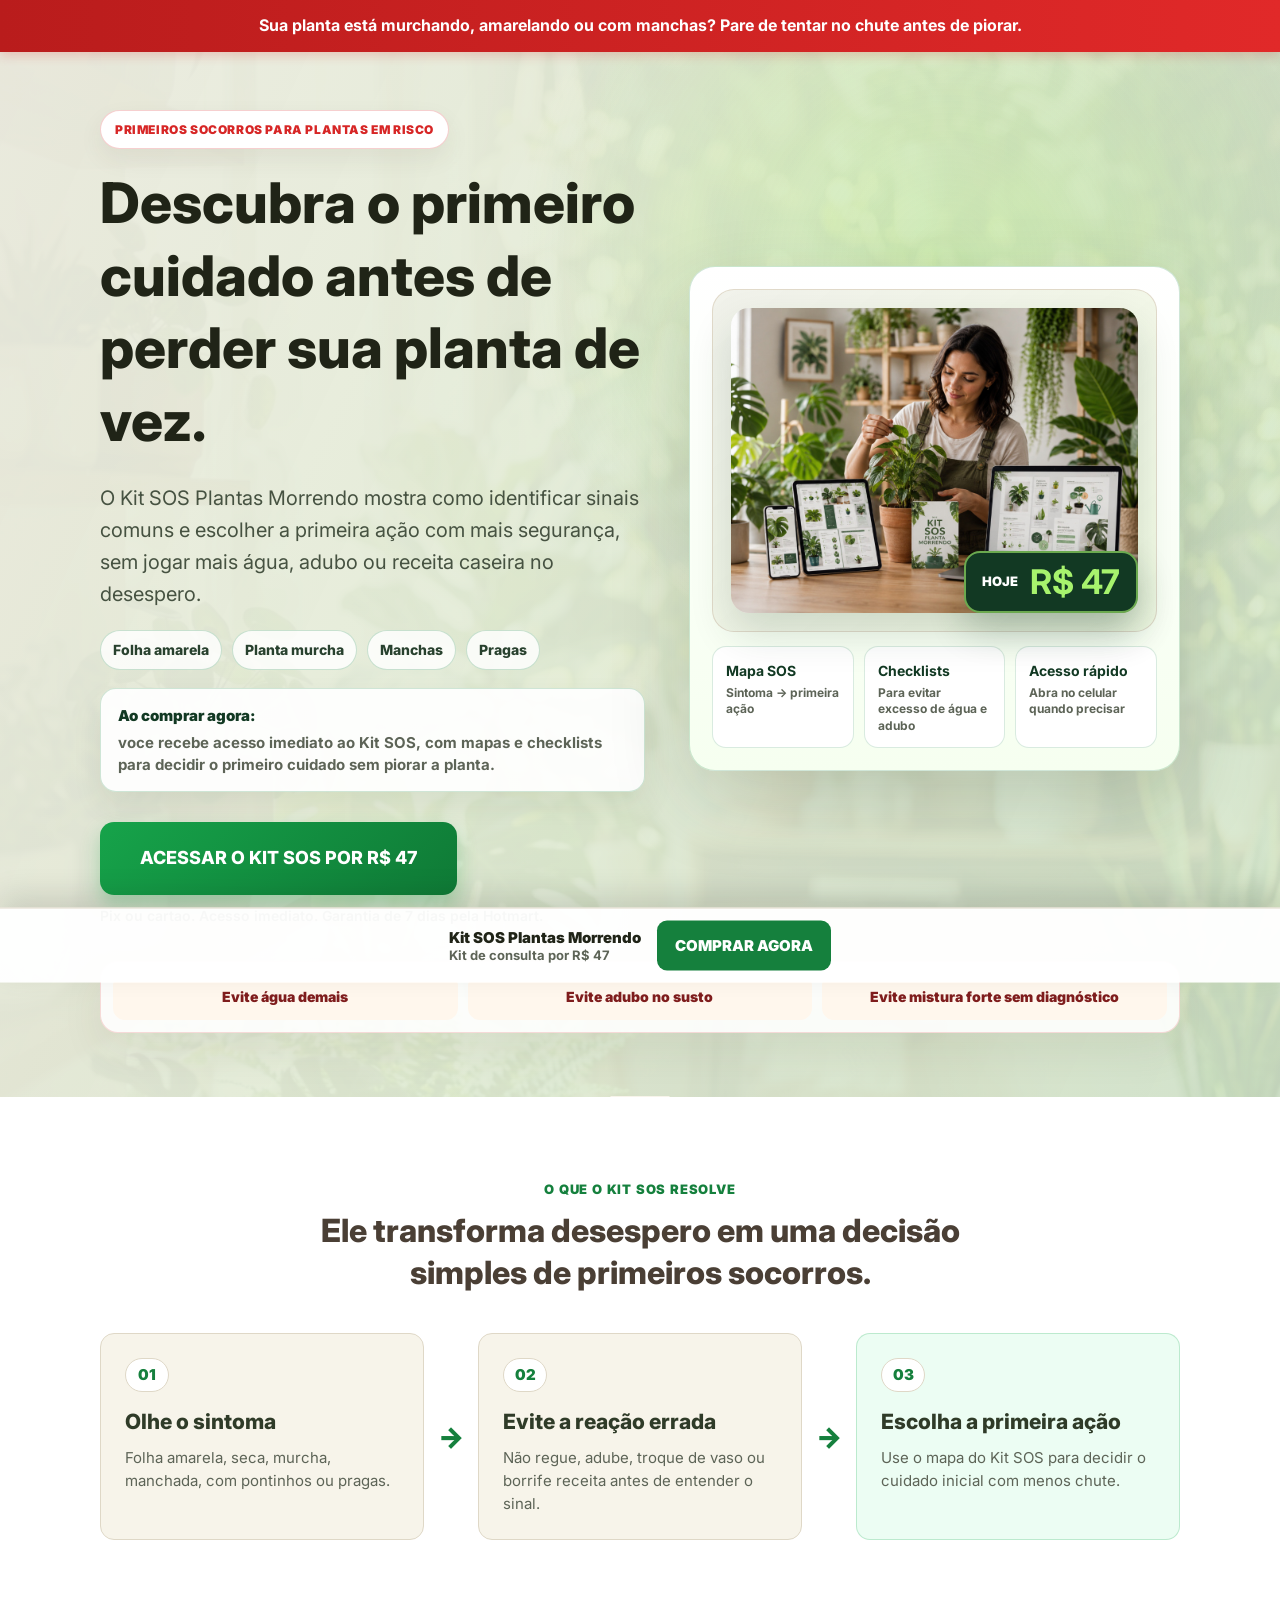
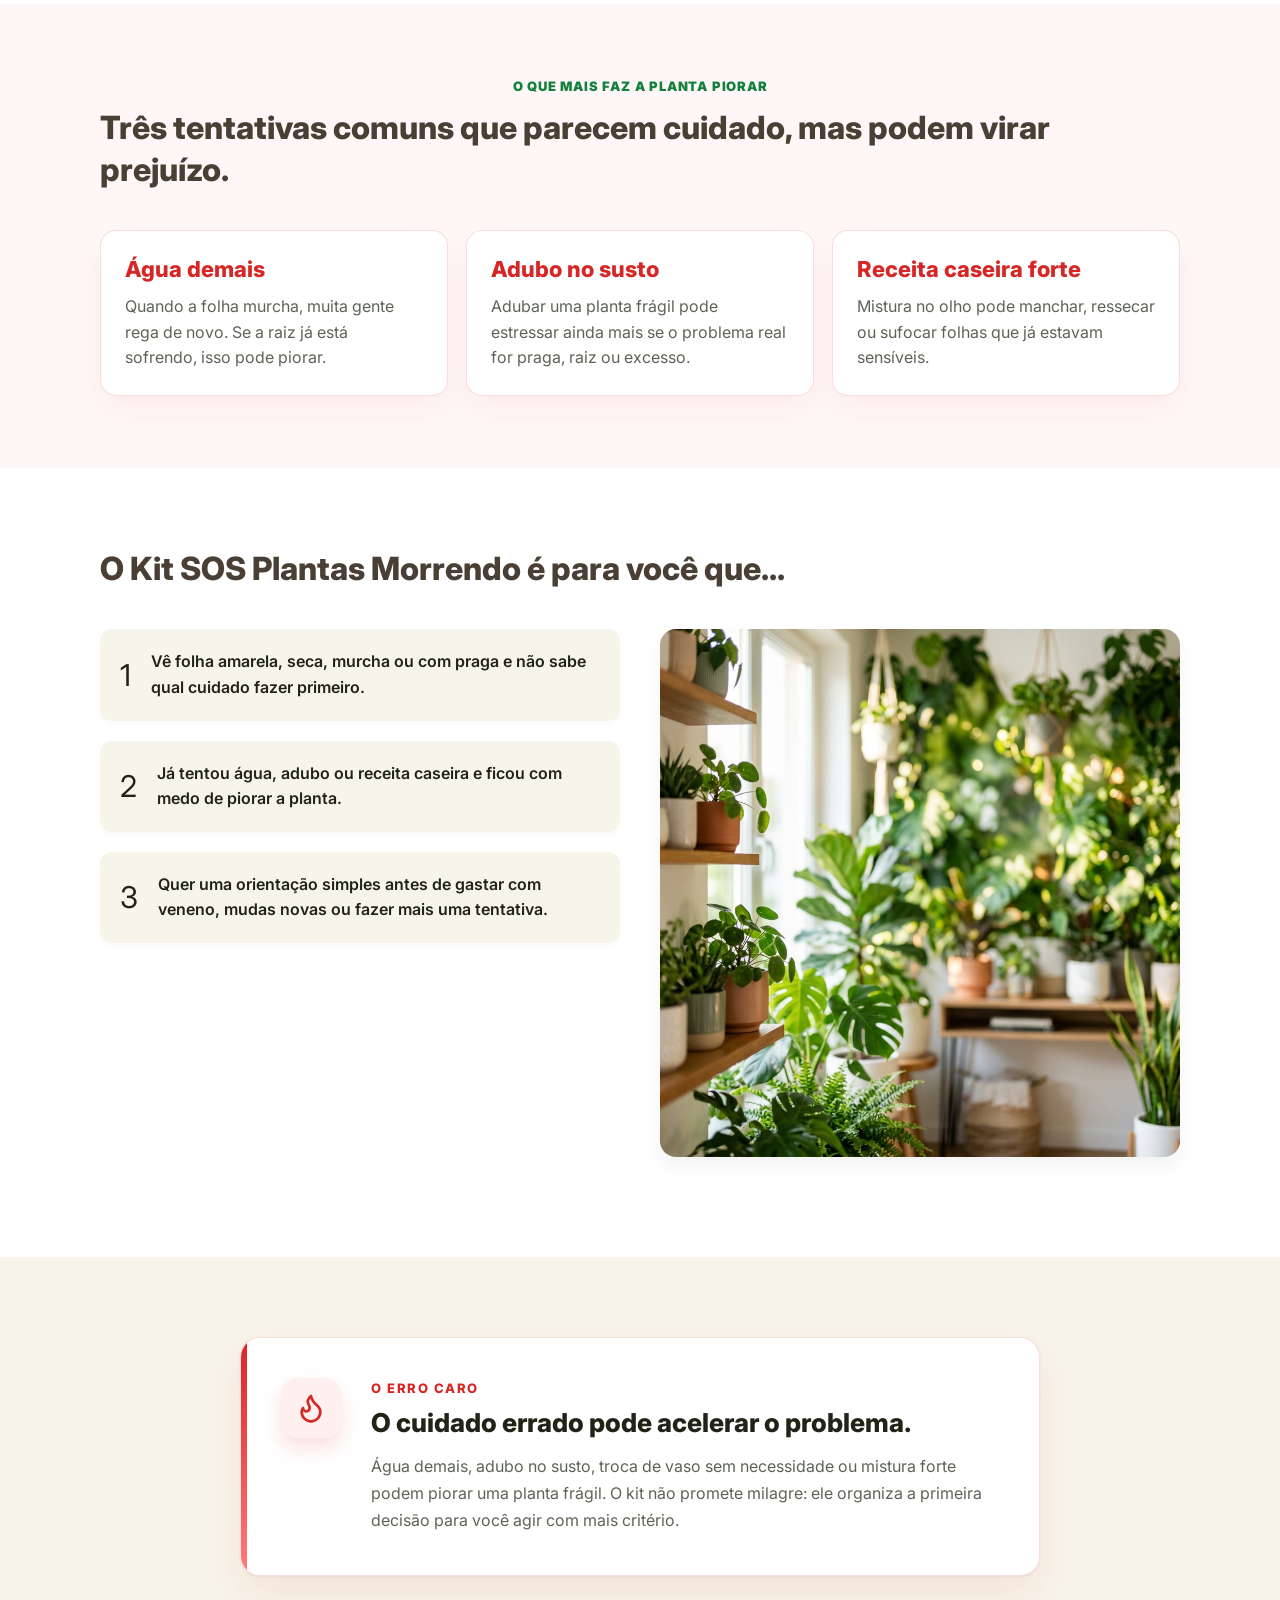
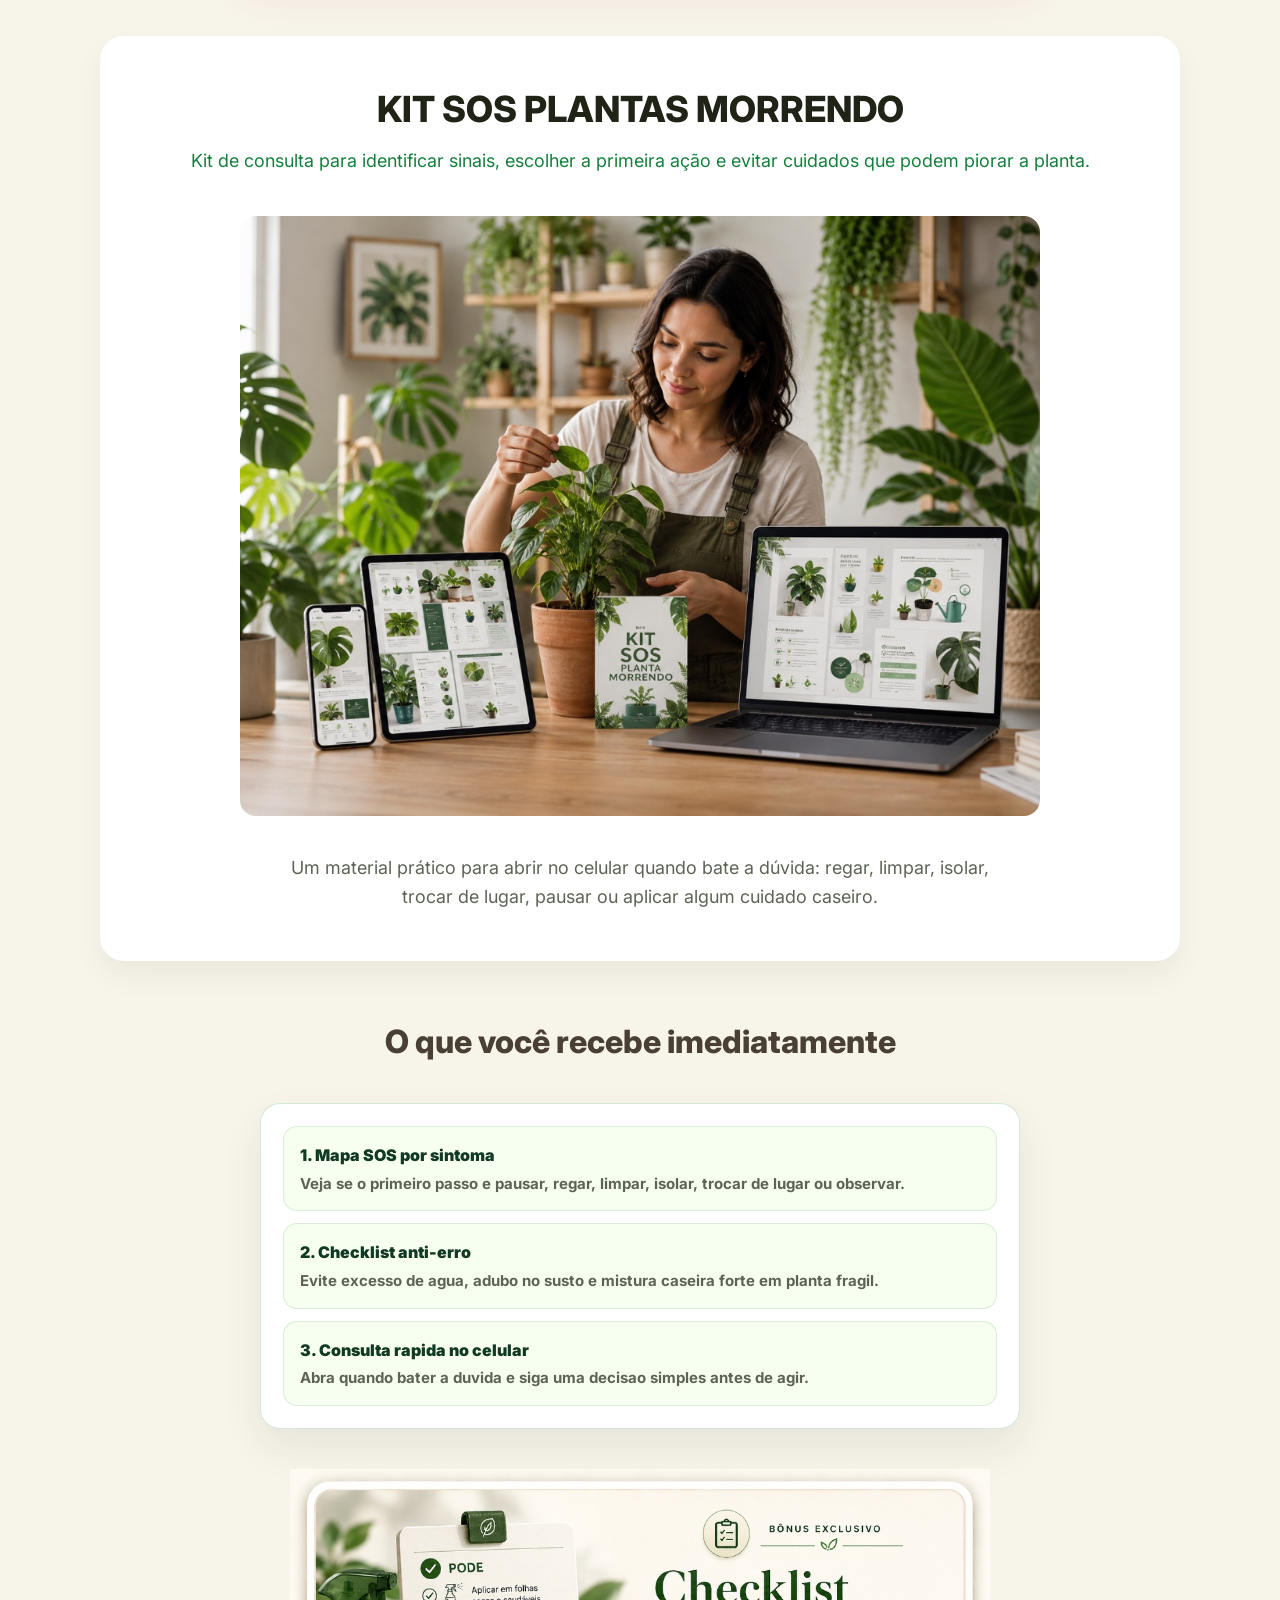
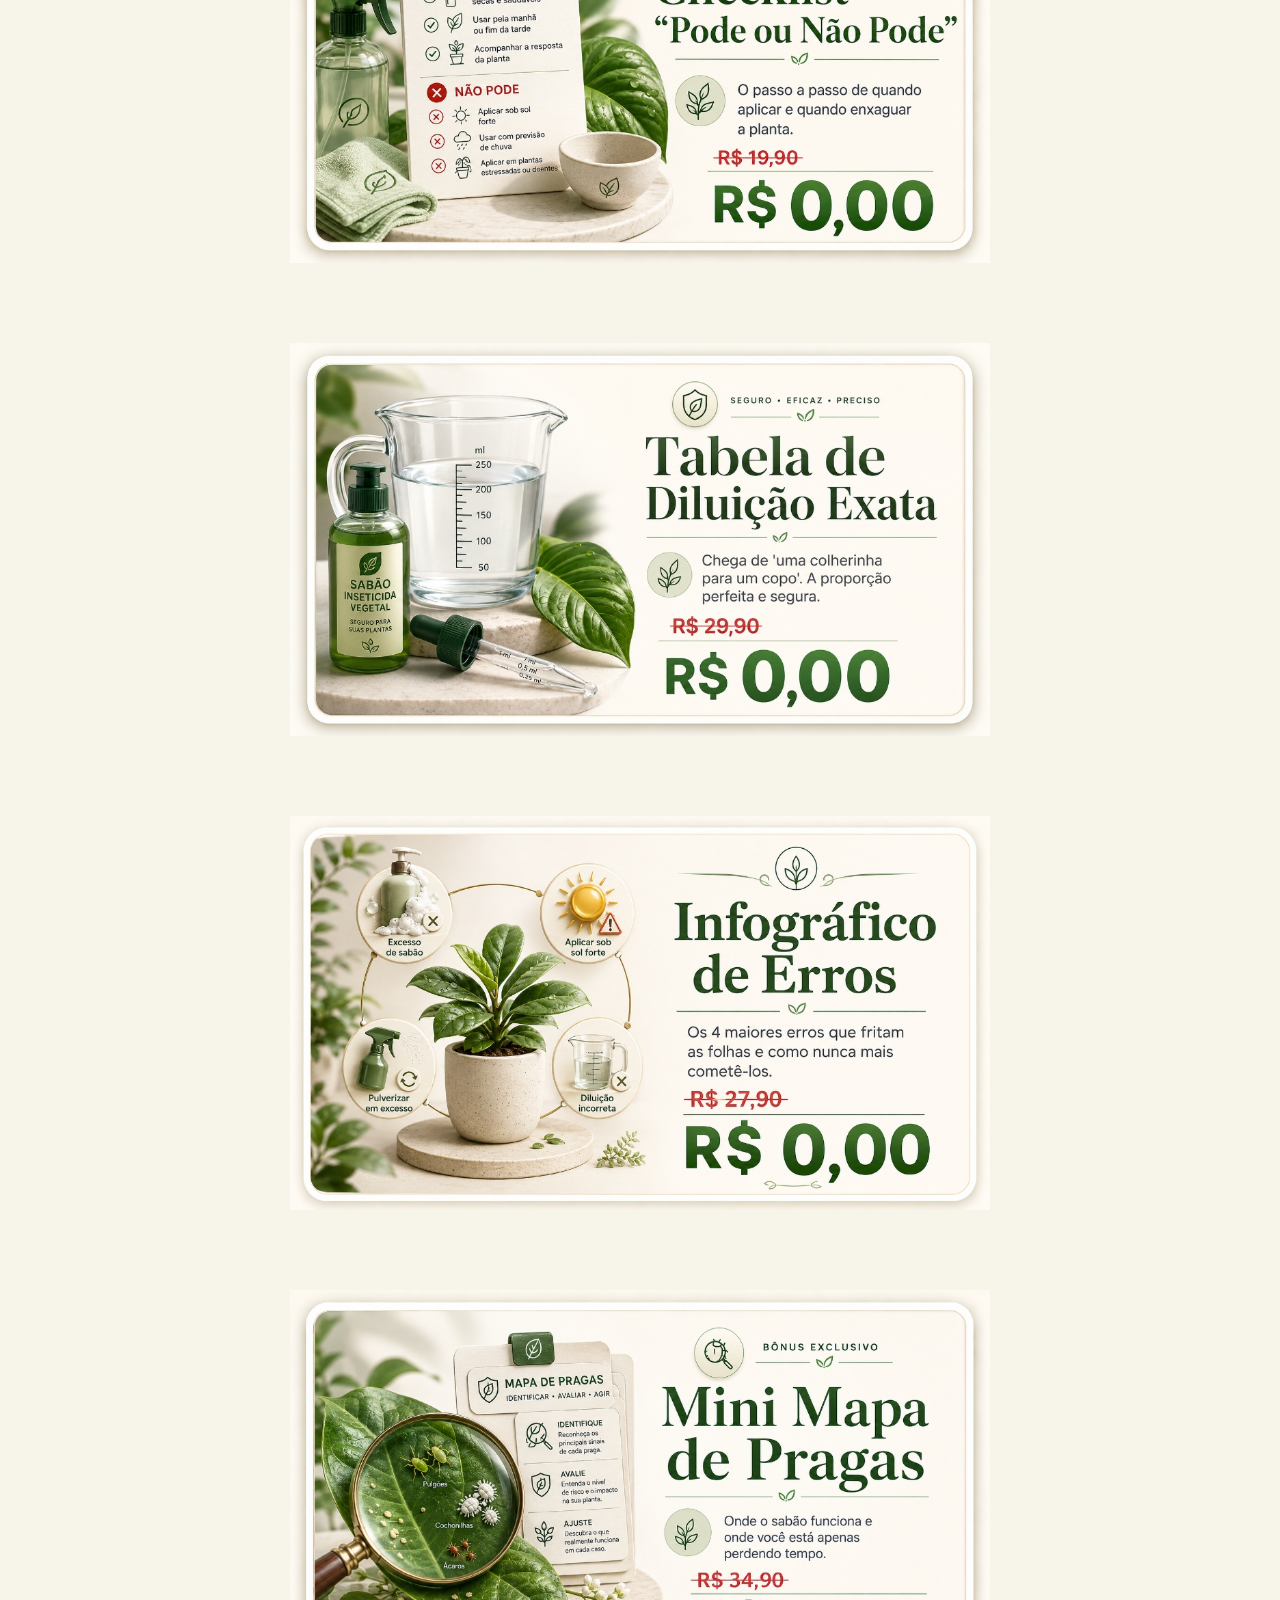
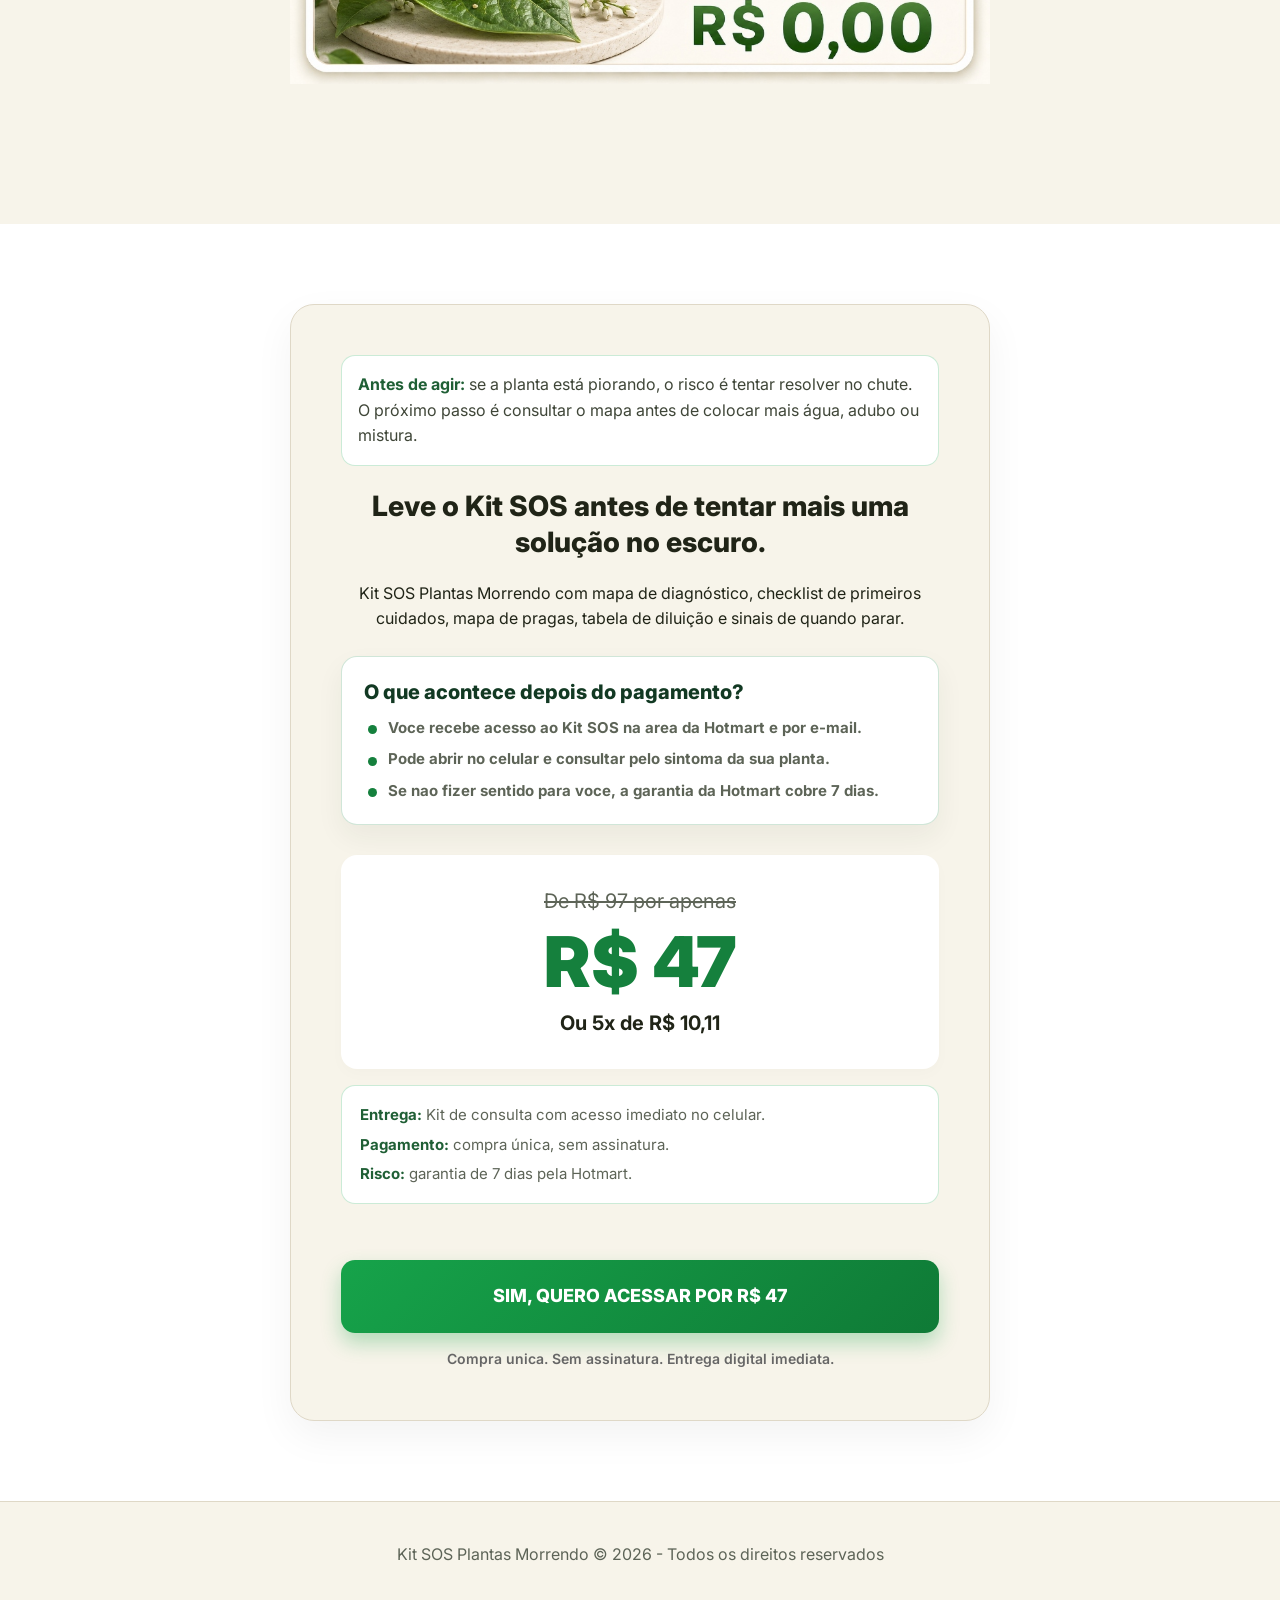
==== index.html @ 6249b8ec "Clarify checkout value copy" ====
<!DOCTYPE html>
<html lang="pt-BR">
<head>
    <meta charset="UTF-8">
    <meta name="viewport" content="width=device-width, initial-scale=1.0">
    <title>Kit SOS Plantas Morrendo</title>
    <link rel="stylesheet" href="vendas.css?v=20260604-cro1">
    <link href="https://fonts.googleapis.com/css2?family=Inter:wght@400;600;700;800;900&display=swap" rel="stylesheet">
    <script src="tracking.js?v=20260604-capi5"></script>
</head>
<body>
    <div class="top-alert-banner">
        Sua planta está murchando, amarelando ou com manchas? Pare de tentar no chute antes de piorar.
    </div>

    <header class="hero">
        <div class="container">
            <div class="hero-sales">
                <div class="hero-copy-block">
                    <span class="hero-label">Primeiros socorros para plantas em risco</span>
                    <h1 class="headline">Descubra o primeiro cuidado antes de perder sua planta de vez.</h1>
                    <p class="subheadline">
                        O Kit SOS Plantas Morrendo mostra como identificar sinais comuns e escolher a primeira ação com mais segurança, sem jogar mais água, adubo ou receita caseira no desespero.
                    </p>
                    <div class="symptom-chips" aria-label="Sintomas comuns">
                        <span>Folha amarela</span>
                        <span>Planta murcha</span>
                        <span>Manchas</span>
                        <span>Pragas</span>
                    </div>
                    <div class="checkout-clarity">
                        <strong>Ao comprar agora:</strong>
                        <span>voce recebe acesso imediato ao Kit SOS, com mapas e checklists para decidir o primeiro cuidado sem piorar a planta.</span>
                    </div>
                    <div class="hero-actions single-cta">
                        <a href="https://pay.hotmart.com/I105969372T?checkoutMode=10" class="btn-primary pulse-animation" data-checkout-source="hero">
                            Acessar o Kit SOS por R$ 47
                        </a>
                        <p class="btn-subtext">Pix ou cartao. Acesso imediato. Garantia de 7 dias pela Hotmart.</p>
                    </div>
                </div>

                <div class="hero-product-panel">
                    <div class="mockup-stage">
                        <img src="assets/kit-mockup-novo.jpg" alt="Mockup do Kit SOS Plantas Morrendo" class="hero-kit-img">
                        <div class="price-tag">
                            <span>Hoje</span>
                            <strong>R$ 47</strong>
                        </div>
                    </div>
                    <div class="hero-proof-grid">
                        <div><strong>Mapa SOS</strong><span>Sintoma → primeira ação</span></div>
                        <div><strong>Checklists</strong><span>Para evitar excesso de água e adubo</span></div>
                        <div><strong>Acesso rápido</strong><span>Abra no celular quando precisar</span></div>
                    </div>
                </div>
            </div>

            <div class="danger-strip" aria-label="Erros comuns">
                <span>Evite água demais</span>
                <span>Evite adubo no susto</span>
                <span>Evite mistura forte sem diagnóstico</span>
            </div>
        </div>
        <div class="triangle-divider"></div>
    </header>

    <section class="decision-section">
        <div class="container">
            <p class="section-eyebrow">O que o Kit SOS resolve</p>
            <h2 class="section-title">Ele transforma desespero em uma decisão simples de primeiros socorros.</h2>
            <div class="diagnostic-flow">
                <div class="flow-step">
                    <span>01</span>
                    <h3>Olhe o sintoma</h3>
                    <p>Folha amarela, seca, murcha, manchada, com pontinhos ou pragas.</p>
                </div>
                <div class="flow-arrow">→</div>
                <div class="flow-step">
                    <span>02</span>
                    <h3>Evite a reação errada</h3>
                    <p>Não regue, adube, troque de vaso ou borrife receita antes de entender o sinal.</p>
                </div>
                <div class="flow-arrow">→</div>
                <div class="flow-step highlighted">
                    <span>03</span>
                    <h3>Escolha a primeira ação</h3>
                    <p>Use o mapa do Kit SOS para decidir o cuidado inicial com menos chute.</p>
                </div>
            </div>
        </div>
    </section>

    <section class="mistakes-section">
        <div class="container">
            <p class="section-eyebrow">O que mais faz a planta piorar</p>
            <h2 class="section-title">Três tentativas comuns que parecem cuidado, mas podem virar prejuízo.</h2>
            <div class="mistake-grid">
                <div class="mistake-card">
                    <h3>Água demais</h3>
                    <p>Quando a folha murcha, muita gente rega de novo. Se a raiz já está sofrendo, isso pode piorar.</p>
                </div>
                <div class="mistake-card">
                    <h3>Adubo no susto</h3>
                    <p>Adubar uma planta frágil pode estressar ainda mais se o problema real for praga, raiz ou excesso.</p>
                </div>
                <div class="mistake-card">
                    <h3>Receita caseira forte</h3>
                    <p>Mistura no olho pode manchar, ressecar ou sufocar folhas que já estavam sensíveis.</p>
                </div>
            </div>
        </div>
    </section>

    <section class="for-you-section">
        <div class="container">
            <h2 class="section-title">O Kit SOS Plantas Morrendo é para você que...</h2>

            <div class="for-you-grid">
                <div class="for-you-list">
                    <div class="for-you-item">
                        <div class="emoji">1</div>
                        <p>Vê folha amarela, seca, murcha ou com praga e não sabe qual cuidado fazer primeiro.</p>
                    </div>
                    <div class="for-you-item">
                        <div class="emoji">2</div>
                        <p>Já tentou água, adubo ou receita caseira e ficou com medo de piorar a planta.</p>
                    </div>
                    <div class="for-you-item">
                        <div class="emoji">3</div>
                        <p>Quer uma orientação simples antes de gastar com veneno, mudas novas ou fazer mais uma tentativa.</p>
                    </div>
                </div>

                <div class="for-you-image">
                    <img src="assets/bg.png" alt="Pessoa cuidando de planta" class="sad-person-img">
                </div>
            </div>
        </div>
    </section>

    <section class="product-section">
        <div class="container text-center">
            <div class="premium-problem-card">
                <div class="problem-icon-wrapper pulse-animation">
                    <svg xmlns="http://www.w3.org/2000/svg" width="32" height="32" viewBox="0 0 24 24" fill="none" stroke="currentColor" stroke-width="2" stroke-linecap="round" stroke-linejoin="round"><path d="M8.5 14.5A2.5 2.5 0 0 0 11 12c0-1.38-.5-2-1-3-1.072-2.143-.224-4.054 2-6 .5 2.5 2 4.9 4 6.5 2 1.6 3 3.5 3 5.5a7 7 0 1 1-14 0c0-1.153.433-2.294 1-3a2.5 2.5 0 0 0 2.5 2.5z"/></svg>
                </div>
                <div class="problem-content">
                    <span class="problem-eyebrow">O erro caro</span>
                    <h3>O cuidado errado pode acelerar o problema.</h3>
                    <p>Água demais, adubo no susto, troca de vaso sem necessidade ou mistura forte podem piorar uma planta frágil. O kit não promete milagre: ele organiza a primeira decisão para você agir com mais critério.</p>
                </div>
            </div>

            <div class="product-reveal">
                <h1 class="product-logo">KIT SOS PLANTAS MORRENDO</h1>
                <p class="product-subtitle">Kit de consulta para identificar sinais, escolher a primeira ação e evitar cuidados que podem piorar a planta.</p>
                <img src="assets/kit-mockup-novo.jpg" alt="Kit SOS" class="product-hero-img" style="margin-bottom: 30px; width: 100%; max-width: 800px;">
                <p style="font-size: 18px; color: var(--text-muted); max-width: 700px; margin: 0 auto;">Um material prático para abrir no celular quando bate a dúvida: regar, limpar, isolar, trocar de lugar, pausar ou aplicar algum cuidado caseiro.</p>
            </div>

            <h2 class="section-title" style="margin-top: 60px;">O que você recebe imediatamente</h2>
            <div class="value-stack-card">
                <div>
                    <strong>1. Mapa SOS por sintoma</strong>
                    <span>Veja se o primeiro passo e pausar, regar, limpar, isolar, trocar de lugar ou observar.</span>
                </div>
                <div>
                    <strong>2. Checklist anti-erro</strong>
                    <span>Evite excesso de agua, adubo no susto e mistura caseira forte em planta fragil.</span>
                </div>
                <div>
                    <strong>3. Consulta rapida no celular</strong>
                    <span>Abra quando bater a duvida e siga uma decisao simples antes de agir.</span>
                </div>
            </div>
            <div class="deliverables-stack">
                <div class="deliverable-row"><img src="assets/entregavel-1.jpg" alt="Entregável 1" class="del-full-image"></div>
                <div class="deliverable-row"><img src="assets/entregavel-2.jpg" alt="Entregável 2" class="del-full-image"></div>
                <div class="deliverable-row"><img src="assets/entregavel-3.jpg" alt="Entregável 3" class="del-full-image"></div>
                <div class="deliverable-row"><img src="assets/entregavel-4.jpg" alt="Entregável 4" class="del-full-image"></div>
            </div>
        </div>
    </section>

    <section id="offer" class="offer-section">
        <div class="container text-center">
            <div class="offer-card">
                <div class="quiz-result-note">
                    <strong>Antes de agir:</strong> se a planta está piorando, o risco é tentar resolver no chute. O próximo passo é consultar o mapa antes de colocar mais água, adubo ou mistura.
                </div>

                <h2 class="offer-headline">Leve o Kit SOS antes de tentar mais uma solução no escuro.</h2>
                <p class="offer-desc">Kit SOS Plantas Morrendo com mapa de diagnóstico, checklist de primeiros cuidados, mapa de pragas, tabela de diluição e sinais de quando parar.</p>

                <div class="checkout-objection-box">
                    <h3>O que acontece depois do pagamento?</h3>
                    <ul>
                        <li>Voce recebe acesso ao Kit SOS na area da Hotmart e por e-mail.</li>
                        <li>Pode abrir no celular e consultar pelo sintoma da sua planta.</li>
                        <li>Se nao fizer sentido para voce, a garantia da Hotmart cobre 7 dias.</li>
                    </ul>
                </div>

                <div class="price-box">
                    <p class="old-price">De R$ 97 por apenas</p>
                    <div class="new-price">R$ 47</div>
                    <p class="installments">Ou 5x de R$ 10,11</p>
                </div>

                <div class="checkout-reassurance">
                    <div><strong>Entrega:</strong> Kit de consulta com acesso imediato no celular.</div>
                    <div><strong>Pagamento:</strong> compra única, sem assinatura.</div>
                    <div><strong>Risco:</strong> garantia de 7 dias pela Hotmart.</div>
                </div>

                <a href="https://pay.hotmart.com/I105969372T?checkoutMode=10" class="btn-primary large pulse-animation" style="width: 100%; max-width: 100%;" data-checkout-source="offer_card">
                    SIM, QUERO ACESSAR POR R$ 47
                </a>

                <p class="btn-subtext" style="color: #666; margin-top: 15px;">Compra unica. Sem assinatura. Entrega digital imediata.</p>
            </div>
        </div>
    </section>

    <footer class="footer">
        <div class="container text-center">
            <p>Kit SOS Plantas Morrendo © 2026 - Todos os direitos reservados</p>
        </div>
    </footer>

    <div class="sticky-cta" aria-hidden="true">
        <div>
            <strong>Kit SOS Plantas Morrendo</strong>
            <span>Kit de consulta por R$ 47</span>
        </div>
        <a href="https://pay.hotmart.com/I105969372T?checkoutMode=10" data-checkout-source="sticky_cta">Comprar agora</a>
    </div>
    <script>
        window.addEventListener('scroll', function () {
            document.body.classList.toggle('show-sticky', window.scrollY > 620);
        });
    </script>
</body>
</html>
---- vendas.css ----
:root {
    --bg-main: #fbfbf1; /* Match the exact image background color */
    --bg-white: #ffffff;
    --primary-green: #16a34a;
    --text-main: #333333;
    --text-muted: #666666;
    --danger: #dc2626;
    --card-border: #e8e2d5;
}

* {
    margin: 0;
    padding: 0;
    box-sizing: border-box;
}

body {
    background-color: var(--bg-main);
    color: var(--text-main);
    font-family: 'Inter', sans-serif;
    line-height: 1.6;
    overflow-x: hidden;
}

.top-alert-banner {
    background-color: var(--danger);
    color: white;
    text-align: center;
    padding: 12px 20px;
    font-size: 15px;
    font-weight: 700;
    width: 100%;
    position: relative;
    z-index: 50;
    box-shadow: 0 4px 10px rgba(220, 38, 38, 0.2);
}

.container {
    width: 100%;
    max-width: 900px;
    margin: 0 auto;
    padding: 0 20px;
}
.text-center { text-align: center; }

h1, h2, h3, h4 {
    font-weight: 800;
    line-height: 1.3;
    color: var(--text-main);
}

.highlight-danger { color: var(--danger); }

/* Buttons */
.btn-primary {
    display: inline-block;
    background: var(--primary-green);
    color: white;
    font-size: 20px;
    font-weight: 800;
    text-decoration: none;
    padding: 22px 40px;
    border-radius: 12px;
    box-shadow: 0 10px 20px rgba(22, 163, 74, 0.3);
    transition: all 0.3s ease;
    text-transform: uppercase;
    width: 100%;
    max-width: 600px;
    margin-top: 30px;
}
.btn-primary:hover {
    transform: translateY(-3px);
    box-shadow: 0 15px 30px rgba(22, 163, 74, 0.4);
}
.btn-primary.compact {
    max-width: 420px;
    padding: 18px 26px;
    font-size: 18px;
    margin-top: 18px;
}
.btn-subtext {
    display: block;
    font-size: 14px;
    font-weight: 600;
    color: var(--text-muted);
    margin-top: 10px;
}
.pulse-animation {
    animation: pulseBtn 2s infinite;
}
@keyframes pulseBtn {
    0% { transform: scale(1); }
    50% { transform: scale(1.02); }
    100% { transform: scale(1); }
}

/* Hero Section */
.hero {
    padding: 58px 0 76px 0;
    background:
        linear-gradient(120deg, rgba(251, 251, 241, 0.92), rgba(232, 245, 233, 0.94)),
        url("assets/bg.png") center/cover;
    position: relative;
}
.hero-diagnostic {
    align-items: center;
    display: grid;
    gap: 34px;
    grid-template-columns: minmax(0, 1.05fr) minmax(320px, 0.85fr);
}
.hero-copy-block {
    max-width: 620px;
}
.hero-label {
    background: #fff0f0;
    border: 1px solid rgba(220, 38, 38, 0.18);
    border-radius: 999px;
    color: var(--danger);
    display: inline-block;
    font-size: 13px;
    font-weight: 900;
    letter-spacing: 0.6px;
    margin-bottom: 18px;
    padding: 9px 14px;
    text-transform: uppercase;
}
.headline {
    font-size: 44px;
    margin-bottom: 24px;
    color: #4a3f35; /* Dark brown/gray */
}
.subheadline {
    font-size: 19px;
    color: var(--text-muted);
    max-width: 610px;
    margin: 0 0 14px;
}
.hero-actions {
    max-width: 560px;
}
.sos-panel {
    background: rgba(255, 255, 255, 0.96);
    border: 1px solid rgba(22, 163, 74, 0.22);
    border-radius: 20px;
    box-shadow: 0 26px 70px rgba(47, 59, 40, 0.16);
    padding: 22px;
}
.sos-panel-header {
    border-bottom: 1px solid var(--card-border);
    margin-bottom: 14px;
    padding-bottom: 14px;
}
.sos-panel-header span {
    color: var(--primary-green);
    display: block;
    font-size: 13px;
    font-weight: 900;
    letter-spacing: 0.8px;
    text-transform: uppercase;
}
.sos-panel-header strong {
    color: #2f3b28;
    display: block;
    font-size: 28px;
    line-height: 1.15;
    margin-top: 6px;
}
.symptom-row {
    border-radius: 14px;
    display: grid;
    gap: 3px;
    margin-bottom: 10px;
    padding: 15px;
}
.symptom-row span {
    color: #4f5f4a;
    font-size: 13px;
    font-weight: 800;
}
.symptom-row strong {
    color: #263326;
    font-size: 16px;
}
.symptom-row.danger {
    background: #fff1f1;
    border: 1px solid rgba(220, 38, 38, 0.16);
}
.symptom-row.warning {
    background: #fff9e8;
    border: 1px solid rgba(234, 179, 8, 0.2);
}
.symptom-row.success {
    background: #ecfdf3;
    border: 1px solid rgba(22, 163, 74, 0.18);
}
.sos-price {
    align-items: center;
    background: #183b23;
    border-radius: 16px;
    color: #ffffff;
    display: flex;
    justify-content: space-between;
    margin-top: 14px;
    padding: 17px;
}
.sos-price span {
    font-size: 14px;
    font-weight: 800;
}
.sos-price strong {
    color: #9ef7b8;
    font-size: 34px;
    line-height: 1;
}

.hero-offer-panel {
    align-items: center;
    background: #ffffff;
    border: 1px solid rgba(22, 163, 74, 0.22);
    border-radius: 18px;
    box-shadow: 0 18px 42px rgba(22, 163, 74, 0.1);
    display: grid;
    gap: 18px;
    grid-template-columns: 1.4fr 0.7fr;
    margin: 28px auto 0;
    max-width: 780px;
    padding: 26px;
    text-align: left;
}
.hero-offer-kicker {
    color: var(--primary-green);
    display: block;
    font-size: 13px;
    font-weight: 900;
    letter-spacing: 0.7px;
    margin-bottom: 8px;
    text-transform: uppercase;
}
.hero-offer-copy h2 {
    color: #2f3b28;
    font-size: 28px;
    margin-bottom: 14px;
}
.hero-offer-copy ul {
    display: grid;
    gap: 10px;
    list-style: none;
}
.hero-offer-copy li {
    color: #3f4638;
    font-weight: 700;
    padding-left: 24px;
    position: relative;
}
.hero-offer-copy li::before {
    background: var(--primary-green);
    border-radius: 99px;
    content: "";
    height: 8px;
    left: 4px;
    position: absolute;
    top: 0.65em;
    width: 8px;
}
.hero-price-box {
    background: #ecfdf3;
    border: 1px solid rgba(22, 163, 74, 0.18);
    border-radius: 16px;
    padding: 22px;
    text-align: center;
}
.hero-price-box span,
.hero-price-box small {
    color: #4b6652;
    display: block;
    font-weight: 800;
}
.hero-price-box strong {
    color: var(--primary-green);
    display: block;
    font-size: 48px;
    line-height: 1;
    margin: 8px 0;
}
.compact-proof {
    margin-top: 28px;
    opacity: 0.96;
}
.compact-proof .ba-box {
    width: 220px;
}

.fast-offer-card {
    background: #ffffff;
    border: 2px solid rgba(22, 163, 74, 0.22);
    border-radius: 18px;
    box-shadow: 0 18px 40px rgba(22, 163, 74, 0.1);
    margin: 28px auto 0;
    max-width: 720px;
    padding: 26px;
    text-align: center;
}
.fast-offer-eyebrow {
    color: var(--primary-green);
    font-size: 13px;
    font-weight: 900;
    letter-spacing: 0.7px;
    margin-bottom: 8px;
    text-transform: uppercase;
}
.fast-offer-card h2 {
    color: #2f3b28;
    font-size: 26px;
    margin-bottom: 10px;
}
.fast-offer-card p {
    color: var(--text-muted);
    font-size: 16px;
    margin: 0 auto;
    max-width: 620px;
}
.fast-offer-points {
    display: flex;
    flex-wrap: wrap;
    gap: 10px;
    justify-content: center;
    margin-top: 18px;
}
.fast-offer-points span {
    background: #ecfdf3;
    border: 1px solid rgba(22, 163, 74, 0.2);
    border-radius: 999px;
    color: #116b34;
    font-size: 13px;
    font-weight: 800;
    padding: 8px 12px;
}

/* Before / After Container */
.before-after-container {
    display: flex;
    align-items: center;
    justify-content: center;
    gap: 20px;
    margin: 40px 0;
}
.ba-box {
    background: white;
    padding: 15px;
    border-radius: 16px;
    box-shadow: 0 15px 30px rgba(0,0,0,0.05);
    width: 280px;
    position: relative;
}
.ba-badge {
    position: absolute;
    top: -15px;
    left: 50%;
    transform: translateX(-50%);
    color: white;
    padding: 8px 16px;
    border-radius: 20px;
    font-size: 14px;
    font-weight: 800;
    white-space: nowrap;
    box-shadow: 0 5px 15px rgba(0,0,0,0.1);
}
.badge-danger { background: var(--danger); }
.badge-success { background: var(--primary-green); }

.ba-img {
    width: 100%;
    aspect-ratio: 9/16;
    height: auto;
    object-fit: contain;
    border-radius: 10px;
}
.ba-arrow {
    font-size: 40px;
    color: var(--primary-green);
    font-weight: 900;
    animation: pointRight 1.5s infinite ease-in-out;
}
@keyframes pointRight {
    0% { transform: translateX(0); }
    50% { transform: translateX(15px); }
    100% { transform: translateX(0); }
}

/* Triangle Divider */
.triangle-divider {
    width: 0; 
    height: 0; 
    border-left: 30px solid transparent;
    border-right: 30px solid transparent;
    border-top: 30px solid var(--bg-main);
    margin: 0 auto;
    position: absolute;
    bottom: -29px;
    left: 50%;
    transform: translateX(-50%);
    z-index: 10;
}

/* Decision Section */
.decision-section {
    background: #ffffff;
    padding: 82px 0 64px;
}
.section-eyebrow {
    color: var(--primary-green);
    font-size: 13px;
    font-weight: 900;
    letter-spacing: 0.8px;
    margin-bottom: 10px;
    text-align: center;
    text-transform: uppercase;
}
.decision-section .section-title {
    margin-left: auto;
    margin-right: auto;
    max-width: 760px;
    text-align: center;
}
.diagnostic-flow {
    align-items: stretch;
    display: grid;
    gap: 14px;
    grid-template-columns: 1fr auto 1fr auto 1fr;
}
.flow-step {
    background: var(--bg-main);
    border: 1px solid var(--card-border);
    border-radius: 14px;
    padding: 24px;
}
.flow-step.highlighted {
    background: #ecfdf3;
    border-color: rgba(22, 163, 74, 0.22);
}
.flow-step span {
    align-items: center;
    background: #ffffff;
    border: 1px solid var(--card-border);
    border-radius: 999px;
    color: var(--primary-green);
    display: flex;
    font-size: 15px;
    font-weight: 900;
    height: 34px;
    justify-content: center;
    margin-bottom: 16px;
    width: 44px;
}
.flow-step h3 {
    color: #2f3b28;
    font-size: 21px;
    margin-bottom: 10px;
}
.flow-step p {
    color: var(--text-muted);
    font-size: 15px;
    line-height: 1.55;
}
.flow-arrow {
    align-self: center;
    color: var(--primary-green);
    font-size: 28px;
    font-weight: 900;
}

.mistakes-section {
    background: #fff7f7;
    padding: 72px 0;
}
.mistake-grid {
    display: grid;
    gap: 18px;
    grid-template-columns: repeat(3, 1fr);
}
.mistake-card {
    background: #ffffff;
    border: 1px solid rgba(220, 38, 38, 0.16);
    border-radius: 16px;
    box-shadow: 0 14px 30px rgba(220, 38, 38, 0.05);
    padding: 24px;
}
.mistake-card h3 {
    color: var(--danger);
    font-size: 22px;
    margin-bottom: 10px;
}
.mistake-card p {
    color: var(--text-muted);
    font-size: 16px;
}

/* For You Section */
.for-you-section {
    padding: 80px 0 60px 0;
    background: white;
}
.section-title {
    font-size: 32px;
    margin-bottom: 40px;
    color: #4a3f35;
}
.for-you-grid {
    display: flex;
    align-items: stretch;
    gap: 40px;
    margin-bottom: 40px;
}
.for-you-list {
    flex: 1;
    display: flex;
    flex-direction: column;
    gap: 20px;
}
.for-you-item {
    background: var(--bg-main);
    padding: 20px;
    border-radius: 12px;
    display: flex;
    align-items: center;
    gap: 20px;
    box-shadow: 0 4px 6px rgba(0,0,0,0.02);
}
.for-you-item .emoji {
    font-size: 30px;
}
.for-you-item p {
    font-weight: 600;
    font-size: 16px;
}
.for-you-image {
    flex: 1;
}
.sad-person-img {
    width: 100%;
    height: 100%;
    object-fit: cover;
    border-radius: 16px;
    box-shadow: 0 10px 20px rgba(0,0,0,0.05);
}

.enfim-box {
    text-align: center;
    max-width: 700px;
    margin: 60px auto 0 auto;
}
.enfim-box p {
    font-size: 20px;
    color: var(--text-muted);
    font-weight: 600;
    margin-bottom: 10px;
}
.enfim-box h3 {
    font-size: 24px;
    color: var(--primary-green);
}

/* Product Details */
.product-section {
    padding: 80px 0;
    background: var(--bg-main);
}
.premium-problem-card {
    background: #ffffff;
    border-radius: 20px;
    padding: 40px;
    margin: 0 auto 60px auto;
    max-width: 800px;
    display: flex;
    gap: 30px;
    align-items: flex-start;
    text-align: left;
    box-shadow: 0 20px 40px rgba(220, 38, 38, 0.08), 0 1px 3px rgba(0,0,0,0.05);
    border: 1px solid rgba(220, 38, 38, 0.15);
    position: relative;
    overflow: hidden;
}
.premium-problem-card::before {
    content: '';
    position: absolute;
    top: 0;
    left: 0;
    width: 6px;
    height: 100%;
    background: linear-gradient(180deg, var(--danger) 0%, #ff7b7b 100%);
}
.problem-icon-wrapper {
    background: #fff0f0;
    color: var(--danger);
    width: 60px;
    height: 60px;
    border-radius: 16px;
    display: flex;
    align-items: center;
    justify-content: center;
    flex-shrink: 0;
    box-shadow: 0 10px 20px rgba(220, 38, 38, 0.15);
}
.problem-content {
    flex: 1;
}
.problem-eyebrow {
    font-size: 13px;
    text-transform: uppercase;
    font-weight: 800;
    color: var(--danger);
    letter-spacing: 1.5px;
    margin-bottom: 8px;
    display: block;
}
.problem-content h3 {
    font-size: 26px;
    color: var(--text-main);
    margin-bottom: 15px;
    line-height: 1.2;
}
.problem-content p {
    font-size: 16px;
    color: var(--text-muted);
    line-height: 1.7;
}
.text-danger {
    color: var(--danger);
    font-weight: 700;
}

.product-reveal {
    background: white;
    padding: 50px 20px;
    border-radius: 24px;
    box-shadow: 0 15px 30px rgba(0,0,0,0.05);
}
.product-logo {
    font-size: 36px;
    color: var(--text-main);
    margin-bottom: 15px;
}
.product-subtitle {
    font-size: 18px;
    color: var(--primary-green);
    margin-bottom: 40px;
}
.product-hero-img {
    max-width: 100%;
    width: 500px;
    border-radius: 16px;
}

.deliverables-stack {
    display: flex;
    flex-direction: column;
    gap: 20px;
    max-width: 750px;
    margin: 40px auto 0 auto;
}
.deliverable-row {
    background: transparent;
    display: flex;
    flex-direction: column;
    align-items: center;
    gap: 15px;
    margin-bottom: 60px;
}
.del-full-image {
    width: 100%;
    max-width: 700px;
    height: auto;
    transition: transform 0.4s cubic-bezier(0.175, 0.885, 0.32, 1.275);
    cursor: pointer;
}
.del-full-image:hover {
    transform: scale(1.03);
}
.del-price {
    display: flex;
    flex-direction: row;
    align-items: center;
    justify-content: center;
    gap: 15px;
}
.price-strikethrough {
    font-size: 20px;
    color: var(--danger);
    text-decoration: line-through;
    font-weight: 600;
}
.price-free {
    font-size: 28px;
    color: var(--primary-green);
    font-weight: 900;
    background: #e8f5e9;
    padding: 5px 15px;
    border-radius: 8px;
}

/* Offer Section */
.offer-section {
    padding: 80px 0;
    background: white;
}

.wpp-grid {
    display: grid;
    grid-template-columns: repeat(auto-fit, minmax(250px, 1fr));
    gap: 20px;
    margin-bottom: 60px;
}
.wpp-print {
    background: var(--bg-main);
    padding: 10px;
    border-radius: 12px;
    border: 1px solid var(--card-border);
    box-shadow: 0 10px 20px rgba(0,0,0,0.02);
}
.wpp-print img {
    width: 100%;
    border-radius: 8px;
}

.offer-card {
    background: var(--bg-main);
    padding: 50px;
    border-radius: 24px;
    max-width: 700px;
    margin: 0 auto;
    border: 1px solid var(--card-border);
    box-shadow: 0 15px 40px rgba(0,0,0,0.05);
}
.quiz-result-note {
    background: #ffffff;
    border: 1px solid rgba(22, 163, 74, 0.22);
    border-radius: 14px;
    color: #3f4638;
    margin-bottom: 22px;
    padding: 16px;
    text-align: left;
}
.quiz-result-note strong {
    color: #1f5f35;
}
.offer-headline {
    font-size: 28px;
    margin-bottom: 20px;
}
.price-box {
    background: white;
    padding: 30px;
    border-radius: 16px;
    margin: 30px 0;
    box-shadow: 0 5px 15px rgba(0,0,0,0.02);
}
.checkout-reassurance {
    background: #ffffff;
    border: 1px solid rgba(22, 163, 74, 0.22);
    border-radius: 14px;
    color: var(--text-muted);
    display: grid;
    gap: 8px;
    margin: -14px 0 26px;
    padding: 18px;
    text-align: left;
}
.checkout-reassurance div {
    font-size: 15px;
    line-height: 1.45;
}
.checkout-reassurance strong {
    color: #1f5f35;
}
.old-price {
    font-size: 20px;
    text-decoration: line-through;
    color: var(--text-muted);
}
.new-price {
    font-size: 70px;
    font-weight: 900;
    color: var(--primary-green);
    line-height: 1;
    margin: 10px 0;
}
.installments {
    font-size: 20px;
    font-weight: 700;
}

/* Footer */
.footer {
    padding: 40px 0 110px;
    background: var(--bg-main);
    color: var(--text-muted);
    border-top: 1px solid var(--card-border);
}

.sticky-cta {
    align-items: center;
    background: rgba(255, 255, 255, 0.96);
    border-top: 1px solid var(--card-border);
    bottom: 0;
    box-shadow: 0 -12px 30px rgba(0, 0, 0, 0.12);
    display: flex;
    gap: 16px;
    justify-content: center;
    left: 0;
    padding: 12px 18px;
    position: fixed;
    right: 0;
    z-index: 9998;
}
.sticky-cta div {
    display: flex;
    flex-direction: column;
    line-height: 1.25;
}
.sticky-cta strong {
    color: var(--text-main);
    font-size: 15px;
    font-weight: 900;
}
.sticky-cta span {
    color: var(--text-muted);
    font-size: 13px;
    font-weight: 700;
}
.sticky-cta a {
    background: var(--primary-green);
    border-radius: 10px;
    color: #ffffff;
    font-size: 15px;
    font-weight: 900;
    padding: 13px 18px;
    text-decoration: none;
    text-transform: uppercase;
    white-space: nowrap;
}

/* Testimonial Carousel */
.testimonial-carousel-container {
    height: 350px;
    width: 100%;
    display: flex;
    flex-direction: column;
    align-items: center;
    justify-content: center;
    position: relative;
    margin-bottom: 60px;
}
.tc-wrapper {
    position: relative;
    width: 320px;
    height: 280px;
}
.tc-card {
    position: absolute;
    width: 100%;
    height: 100%;
    border-radius: 16px;
    background: white; /* clear white */
    box-shadow: 0 10px 30px rgba(0,0,0,0.08);
    border: 1px solid var(--card-border);
    padding: 30px 20px;
    display: flex;
    flex-direction: column;
    align-items: center;
    gap: 15px;
    transition: all 0.4s cubic-bezier(0.175, 0.885, 0.32, 1.275);
    opacity: 0;
    pointer-events: none;
    z-index: 0;
    transform: scale(0.9) translateY(20px);
}
.tc-card.active {
    opacity: 1;
    pointer-events: auto;
    z-index: 3;
    transform: scale(1) translateY(0);
}
.tc-card.next1 {
    opacity: 0.8;
    z-index: 2;
    transform: scale(0.95) translateY(15px);
}
.tc-card.next2 {
    opacity: 0.5;
    z-index: 1;
    transform: scale(0.9) translateY(30px);
}

.tc-arrows {
    position: absolute;
    top: 15px;
    left: 0;
    right: 0;
    display: flex;
    justify-content: space-between;
    padding: 0 20px;
    opacity: 0;
    transition: opacity 0.3s ease;
}
.tc-card.active .tc-arrows {
    opacity: 1;
}
.tc-prev, .tc-next {
    font-size: 24px;
    cursor: pointer;
    color: #cbd5e1;
    user-select: none;
    transition: color 0.2s ease;
}
.tc-prev:hover, .tc-next:hover {
    color: var(--primary-green);
}
.tc-avatar {
    width: 70px;
    height: 70px;
    border-radius: 50%;
    object-fit: cover;
}
.tc-icon {
    background: #e8f5e9;
    color: var(--primary-green);
    display: flex;
    align-items: center;
    justify-content: center;
    font-size: 28px;
    font-weight: 900;
    border: 2px solid rgba(22, 163, 74, 0.25);
}
.tc-name {
    font-size: 18px;
    font-weight: 700;
    color: var(--text-main);
    margin: 0;
}
.tc-desc {
    font-size: 14px;
    color: var(--text-muted);
    text-align: center;
}

.tc-dots {
    display: flex;
    gap: 8px;
    margin-top: 30px;
}
.tc-dot {
    width: 8px;
    height: 8px;
    border-radius: 50%;
    background: #cbd5e1;
    cursor: pointer;
    transition: background 0.3s ease;
}
.tc-dot.active {
    background: var(--primary-green);
}

/* Sales Notification */
.sales-notification {
    position: fixed;
    bottom: 30px;
    left: 30px;
    background: white;
    border-radius: 12px;
    box-shadow: 0 15px 35px rgba(0,0,0,0.1), 0 5px 15px rgba(0,0,0,0.05);
    display: flex;
    align-items: center;
    gap: 15px;
    padding: 15px 20px;
    z-index: 9999;
    border: 1px solid var(--card-border);
    transform: translateY(150px);
    opacity: 0;
    visibility: hidden;
    transition: all 0.5s cubic-bezier(0.175, 0.885, 0.32, 1.275);
    max-width: 320px;
}
.sales-notification.show {
    transform: translateY(0);
    opacity: 1;
    visibility: visible;
}
.sn-icon {
    width: 40px;
    height: 40px;
    border-radius: 50%;
    background: #e8f5e9;
    color: var(--primary-green);
    display: flex;
    align-items: center;
    justify-content: center;
    flex-shrink: 0;
}
.sn-content {
    display: flex;
    flex-direction: column;
    text-align: left;
}
.sn-title {
    font-size: 13px;
    font-weight: 800;
    color: var(--text-main);
    margin-bottom: 2px;
}
.sn-desc {
    font-size: 12px;
    color: var(--text-muted);
    line-height: 1.4;
    margin-bottom: 4px;
}
.sn-time {
    font-size: 11px;
    color: var(--primary-green);
    font-weight: 600;
}

/* Responsive */
@media (max-width: 768px) {
    .for-you-grid { flex-direction: column; }
    .before-after-container { flex-direction: column; }
    .ba-arrow { 
        animation: pointDown 1.5s infinite ease-in-out; 
    }
    .sales-notification {
        left: 20px;
        right: 20px;
        bottom: 20px;
        max-width: none;
    }
    .hero {
        padding: 34px 0 56px 0;
    }
    .hero-diagnostic {
        grid-template-columns: 1fr;
    }
    .headline {
        font-size: 31px;
    }
    .subheadline {
        font-size: 16px;
        margin-bottom: 10px;
    }
    .sos-panel-header strong {
        font-size: 24px;
    }
    .hero-offer-panel {
        grid-template-columns: 1fr;
        padding: 20px;
    }
    .hero-price-box strong {
        font-size: 42px;
    }
    .compact-proof .ba-box {
        max-width: 220px;
        width: 100%;
    }
    .fast-offer-card {
        margin-top: 22px;
        padding: 20px 16px;
    }
    .fast-offer-card h2 {
        font-size: 22px;
    }
    .sticky-cta {
        justify-content: space-between;
        padding: 10px 12px;
    }
    .sticky-cta strong {
        font-size: 13px;
    }
    .sticky-cta span {
        font-size: 12px;
    }
    .sticky-cta a {
        font-size: 13px;
        padding: 12px 13px;
    }
    .decision-section {
        padding: 64px 0 46px;
    }
    .diagnostic-flow,
    .mistake-grid {
        grid-template-columns: 1fr;
    }
    .flow-arrow {
        display: none;
    }
}

@media (max-width: 600px) {
    .deliverable-row {
        flex-direction: column;
        text-align: center;
    }
    .del-price {
        align-items: center;
        margin-top: 15px;
    }
}

@keyframes pointDown {
    0% { transform: rotate(90deg) translateX(0); }
    50% { transform: rotate(90deg) translateX(15px); }
    100% { transform: rotate(90deg) translateX(0); }
}

/* Agency rebuild override - direct low-ticket offer */
:root {
    --bg-main: #f7f4ea;
    --primary-green: #15803d;
    --deep-green: #123923;
    --lime: #a7f36d;
    --text-main: #202417;
    --text-muted: #5d6457;
    --danger: #d72626;
    --card-border: #dfd8c7;
}

.top-alert-banner {
    background: linear-gradient(90deg, #b91c1c, #e12929);
    font-size: 16px;
    padding: 13px 20px;
}

.container {
    max-width: 1120px;
}

.btn-primary {
    background: linear-gradient(135deg, #16a34a, #0f7a36);
    border-radius: 14px;
    font-size: 18px;
    max-width: 470px;
    text-align: center;
}

.btn-subtext {
    color: #3e493a;
}

.hero {
    background:
        radial-gradient(circle at 74% 20%, rgba(167, 243, 109, 0.28), transparent 34%),
        linear-gradient(115deg, rgba(247, 244, 234, 0.98) 0%, rgba(240, 246, 226, 0.94) 50%, rgba(225, 241, 216, 0.9) 100%),
        url("assets/bg.png") center/cover;
    min-height: calc(100vh - 52px);
    overflow: hidden;
    padding: 58px 0 64px;
}

.hero::before {
    background: rgba(18, 57, 35, 0.05);
    content: "";
    inset: 0;
    position: absolute;
}

.hero .container {
    position: relative;
    z-index: 2;
}

.hero-sales {
    align-items: center;
    display: grid;
    gap: 44px;
    grid-template-columns: minmax(0, 1fr) minmax(360px, 0.9fr);
}

.hero-copy-block {
    max-width: 650px;
}

.hero-label {
    background: #ffffff;
    border: 1px solid rgba(215, 38, 38, 0.22);
    box-shadow: 0 10px 24px rgba(73, 58, 42, 0.07);
    font-size: 12px;
}

.headline {
    color: var(--text-main);
    font-size: 56px;
    letter-spacing: 0;
    max-width: 650px;
}

.subheadline {
    color: #465241;
    font-size: 20px;
    margin-bottom: 20px;
}

.single-cta .btn-primary {
    width: auto;
}

.symptom-chips {
    display: flex;
    flex-wrap: wrap;
    gap: 10px;
    margin: 18px 0 4px;
}

.symptom-chips span {
    background: rgba(255, 255, 255, 0.82);
    border: 1px solid rgba(21, 128, 61, 0.22);
    border-radius: 999px;
    color: #28412e;
    font-size: 14px;
    font-weight: 800;
    padding: 8px 12px;
}

.hero-product-panel {
    background: linear-gradient(180deg, #ffffff, #f6fff0);
    border: 1px solid rgba(21, 128, 61, 0.2);
    border-radius: 26px;
    box-shadow: 0 30px 80px rgba(35, 48, 27, 0.18);
    padding: 22px;
}

.mockup-stage {
    background: linear-gradient(140deg, rgba(18, 57, 35, 0.05), rgba(167, 243, 109, 0.12)), #fdfcf5;
    border: 1px solid rgba(223, 216, 199, 0.9);
    border-radius: 22px;
    padding: 18px;
    position: relative;
}

.hero-kit-img {
    border-radius: 18px;
    box-shadow: 0 20px 42px rgba(18, 57, 35, 0.16);
    display: block;
    height: auto;
    width: 100%;
}

.price-tag {
    align-items: center;
    background: var(--deep-green);
    border: 2px solid rgba(167, 243, 109, 0.6);
    border-radius: 16px;
    bottom: 18px;
    box-shadow: 0 16px 36px rgba(18, 57, 35, 0.24);
    color: #ffffff;
    display: flex;
    gap: 12px;
    padding: 12px 16px;
    position: absolute;
    right: 18px;
}

.price-tag span {
    font-size: 13px;
    font-weight: 900;
    text-transform: uppercase;
}

.price-tag strong {
    color: var(--lime);
    font-size: 34px;
    line-height: 1;
}

.hero-proof-grid {
    display: grid;
    gap: 10px;
    grid-template-columns: repeat(3, 1fr);
    margin-top: 14px;
}

.hero-proof-grid div {
    background: #ffffff;
    border: 1px solid rgba(21, 128, 61, 0.16);
    border-radius: 14px;
    padding: 13px;
}

.hero-proof-grid strong,
.hero-proof-grid span {
    display: block;
}

.hero-proof-grid strong {
    color: var(--deep-green);
    font-size: 14px;
    margin-bottom: 3px;
}

.hero-proof-grid span {
    color: var(--text-muted);
    font-size: 12px;
    font-weight: 700;
    line-height: 1.35;
}

.danger-strip {
    background: rgba(255, 255, 255, 0.88);
    border: 1px solid rgba(215, 38, 38, 0.16);
    border-radius: 18px;
    box-shadow: 0 18px 42px rgba(73, 58, 42, 0.08);
    display: grid;
    gap: 10px;
    grid-template-columns: repeat(3, 1fr);
    margin-top: 34px;
    padding: 12px;
}

.danger-strip span {
    background: #fff7ed;
    border-radius: 12px;
    color: #7f1d1d;
    font-size: 14px;
    font-weight: 900;
    padding: 12px;
    text-align: center;
}

.sticky-cta {
    transform: translateY(110%);
    transition: transform 0.28s ease;
}

body.show-sticky .sticky-cta {
    transform: translateY(0);
}

.hero-sales,
.hero-copy-block,
.hero-product-panel,
.mockup-stage {
    min-width: 0;
}

.hero-label,
.btn-primary,
.top-alert-banner {
    overflow-wrap: anywhere;
}

@media (max-width: 768px) {
    .hero {
        min-height: auto;
        padding-top: 34px;
    }

    .top-alert-banner {
        font-size: 14px;
        line-height: 1.35;
    }

    .container {
        padding-left: 16px;
        padding-right: 16px;
    }

    .hero-sales {
        grid-template-columns: 1fr;
        gap: 28px;
    }

    .hero-label {
        max-width: 100%;
        white-space: normal;
    }

    .headline {
        font-size: 28px;
        line-height: 1.18;
        max-width: 100%;
    }

    .subheadline {
        font-size: 17px;
        max-width: 100%;
    }

    .single-cta .btn-primary {
        font-size: 16px;
        line-height: 1.22;
        padding-left: 18px;
        padding-right: 18px;
        white-space: normal;
        width: 100%;
    }

    .btn-primary {
        overflow-wrap: anywhere;
        white-space: normal;
    }

    .symptom-chips span {
        flex: 1 1 calc(50% - 10px);
        min-width: 0;
        text-align: center;
    }

    .hero-product-panel {
        padding: 14px;
    }

    .mockup-stage {
        padding: 12px;
    }

    .hero-proof-grid,
    .danger-strip {
        grid-template-columns: 1fr;
    }

    .price-tag {
        bottom: 12px;
        right: 12px;
    }

    .price-tag strong {
        font-size: 28px;
    }
}

/* CRO checkout rescue - value and certainty before payment */
.checkout-clarity {
    background: rgba(255, 255, 255, 0.92);
    border: 1px solid rgba(21, 128, 61, 0.2);
    border-radius: 16px;
    box-shadow: 0 14px 30px rgba(35, 48, 27, 0.08);
    color: #34412f;
    display: grid;
    gap: 4px;
    margin: 18px 0 0;
    max-width: 560px;
    padding: 15px 17px;
}

.checkout-clarity strong {
    color: var(--deep-green);
    font-size: 15px;
    font-weight: 900;
}

.checkout-clarity span {
    color: var(--text-muted);
    font-size: 15px;
    font-weight: 700;
    line-height: 1.45;
}

.value-stack-card {
    background: #ffffff;
    border: 1px solid rgba(21, 128, 61, 0.18);
    border-radius: 20px;
    box-shadow: 0 18px 42px rgba(35, 48, 27, 0.08);
    display: grid;
    gap: 12px;
    margin: 0 auto 34px;
    max-width: 760px;
    padding: 22px;
    text-align: left;
}

.value-stack-card div {
    background: #f6fff0;
    border: 1px solid rgba(21, 128, 61, 0.13);
    border-radius: 14px;
    display: grid;
    gap: 4px;
    padding: 16px;
}

.value-stack-card strong {
    color: var(--deep-green);
    font-size: 16px;
    font-weight: 900;
}

.value-stack-card span {
    color: var(--text-muted);
    font-size: 15px;
    font-weight: 700;
    line-height: 1.45;
}

.checkout-objection-box {
    background: #ffffff;
    border: 1px solid rgba(21, 128, 61, 0.2);
    border-radius: 16px;
    box-shadow: 0 12px 28px rgba(35, 48, 27, 0.06);
    margin: 24px 0;
    padding: 22px;
    text-align: left;
}

.checkout-objection-box h3 {
    color: var(--deep-green);
    font-size: 20px;
    margin-bottom: 12px;
}

.checkout-objection-box ul {
    display: grid;
    gap: 10px;
    list-style: none;
}

.checkout-objection-box li {
    color: var(--text-muted);
    font-size: 15px;
    font-weight: 700;
    line-height: 1.45;
    padding-left: 24px;
    position: relative;
}

.checkout-objection-box li::before {
    background: var(--primary-green);
    border-radius: 50%;
    content: "";
    height: 9px;
    left: 4px;
    position: absolute;
    top: 0.55em;
    width: 9px;
}
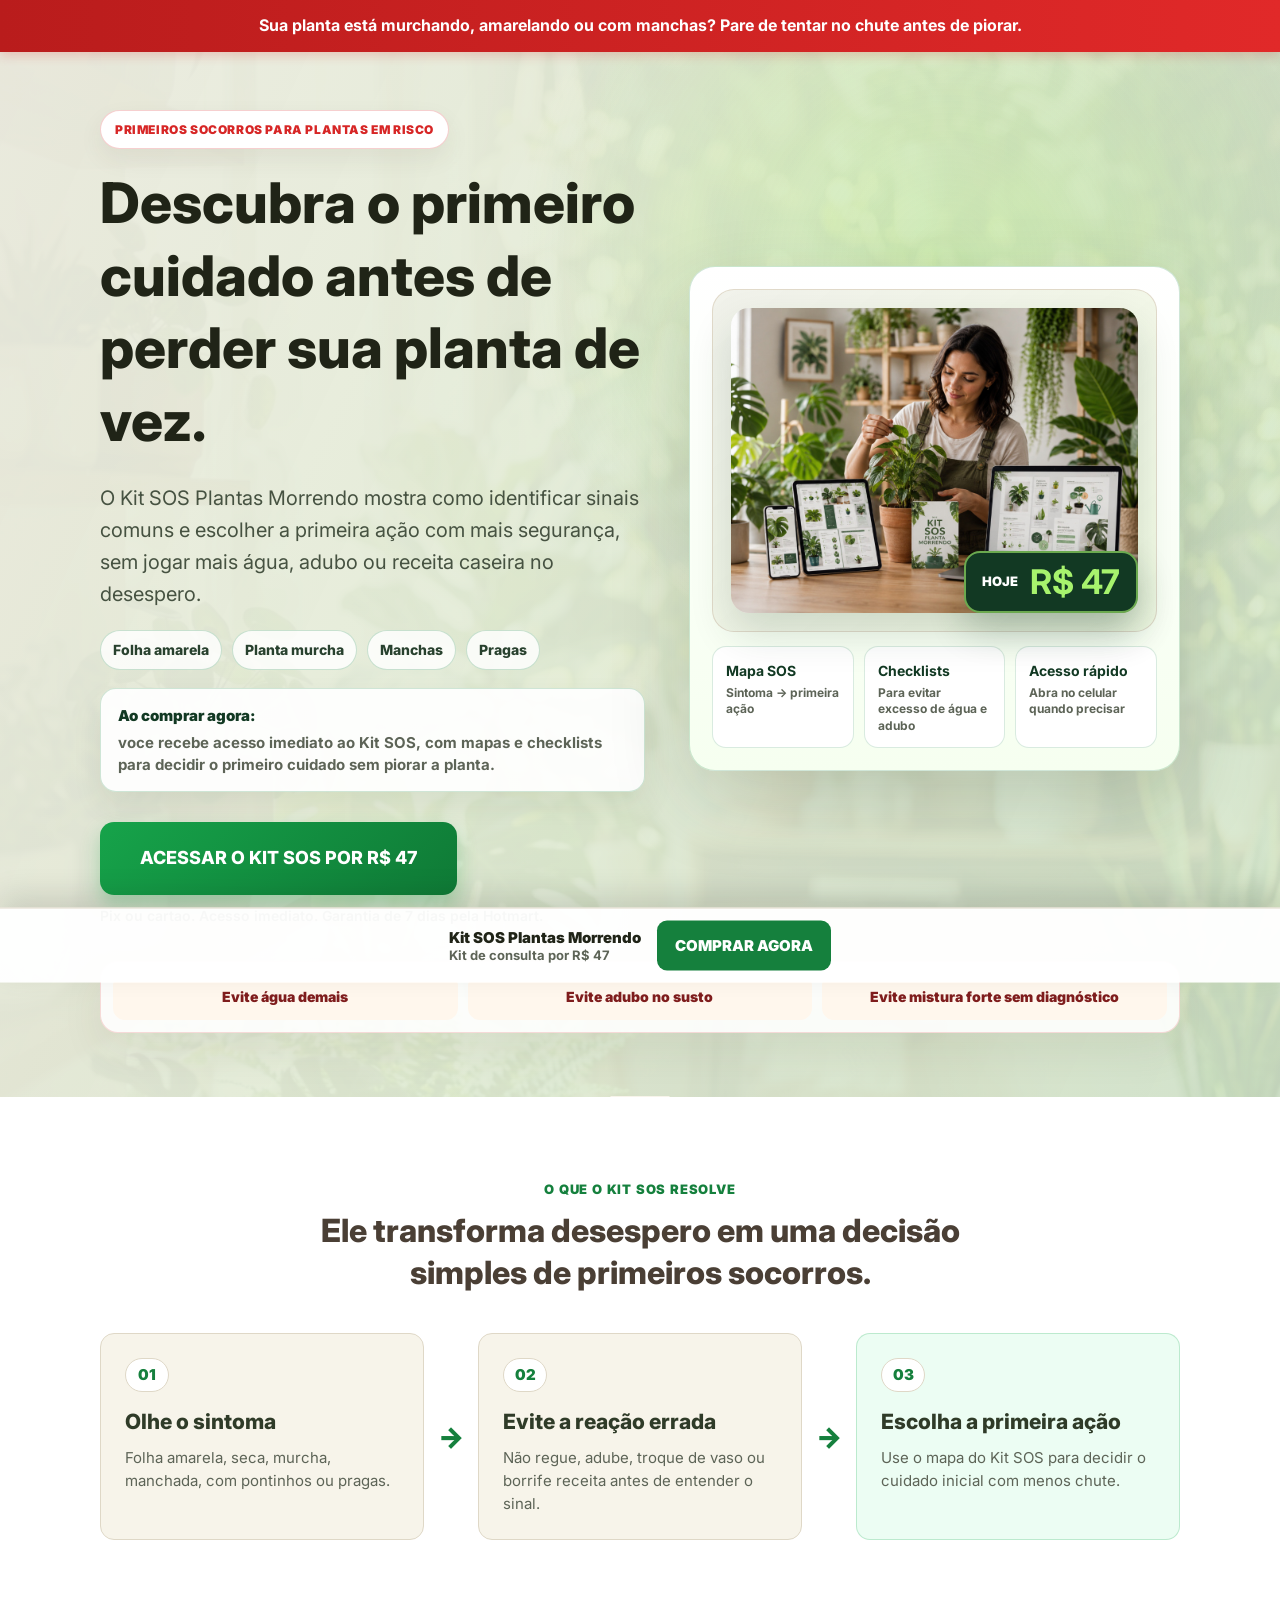
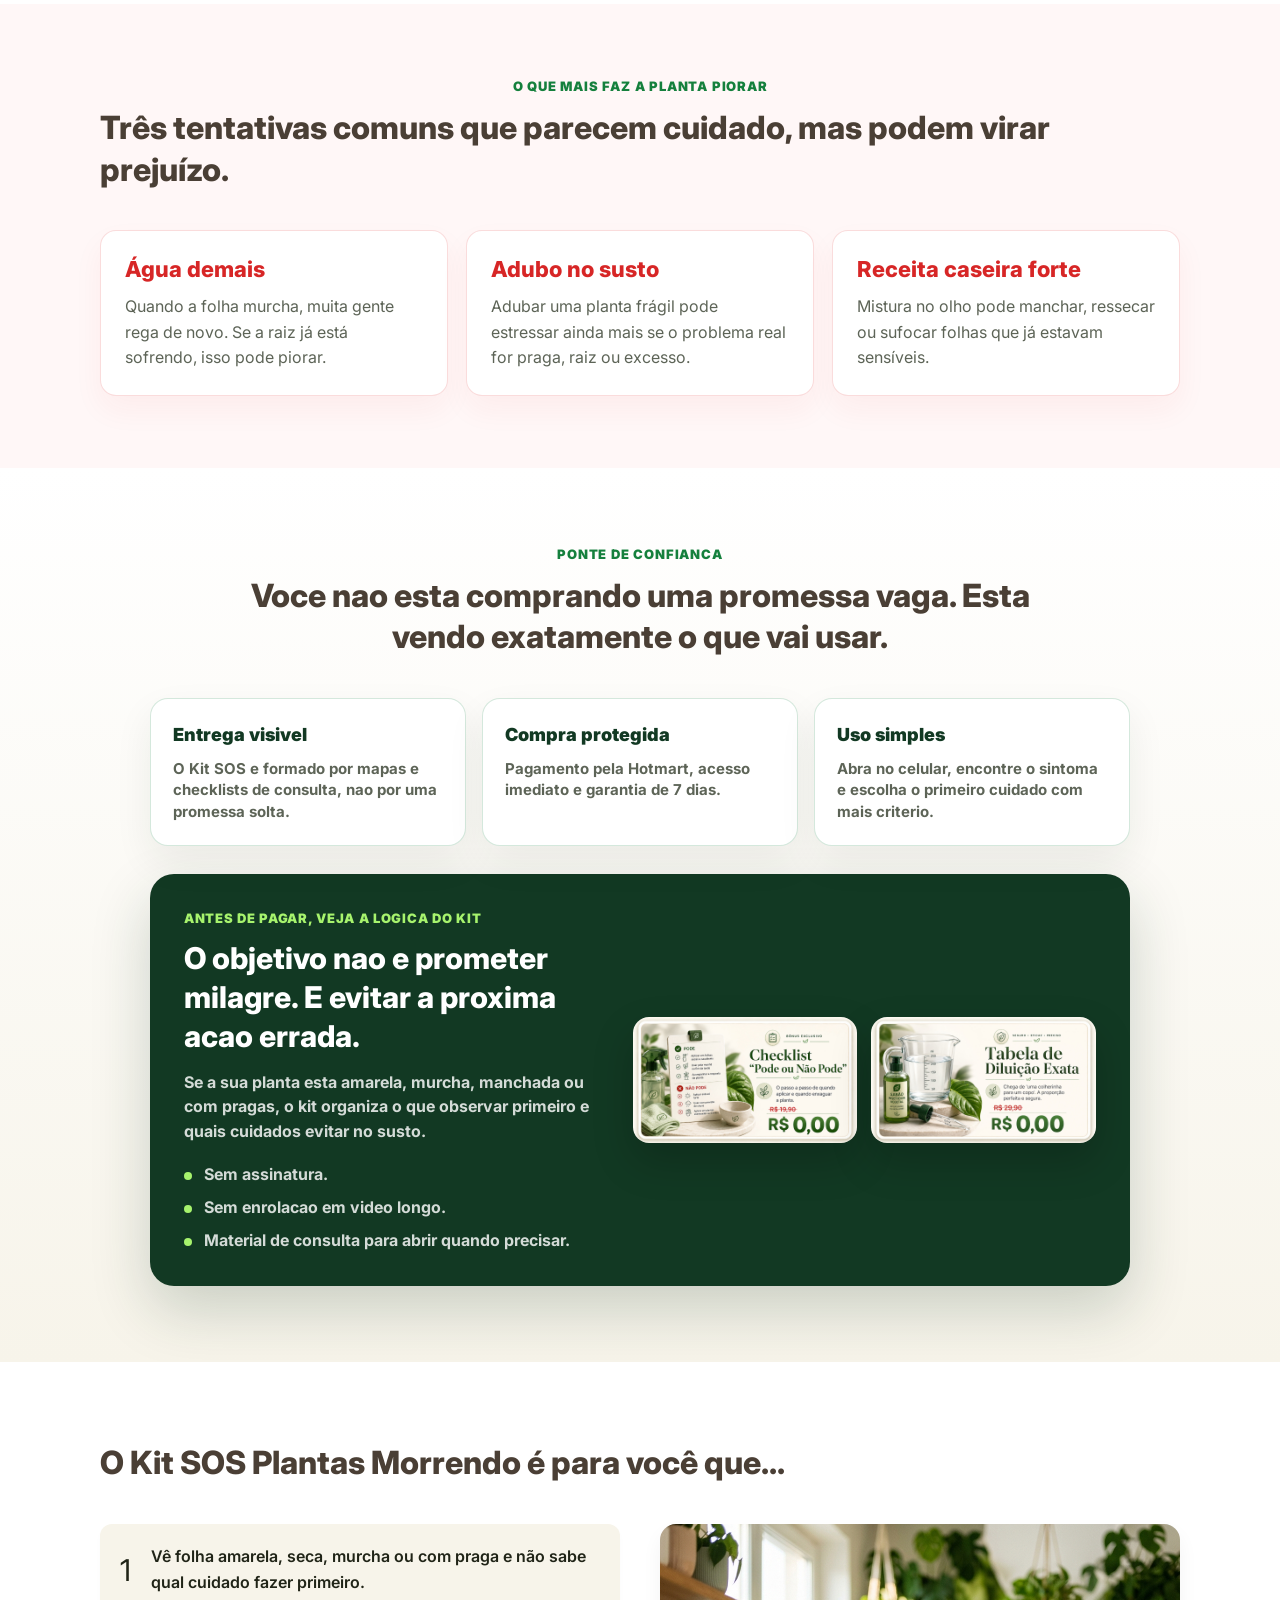
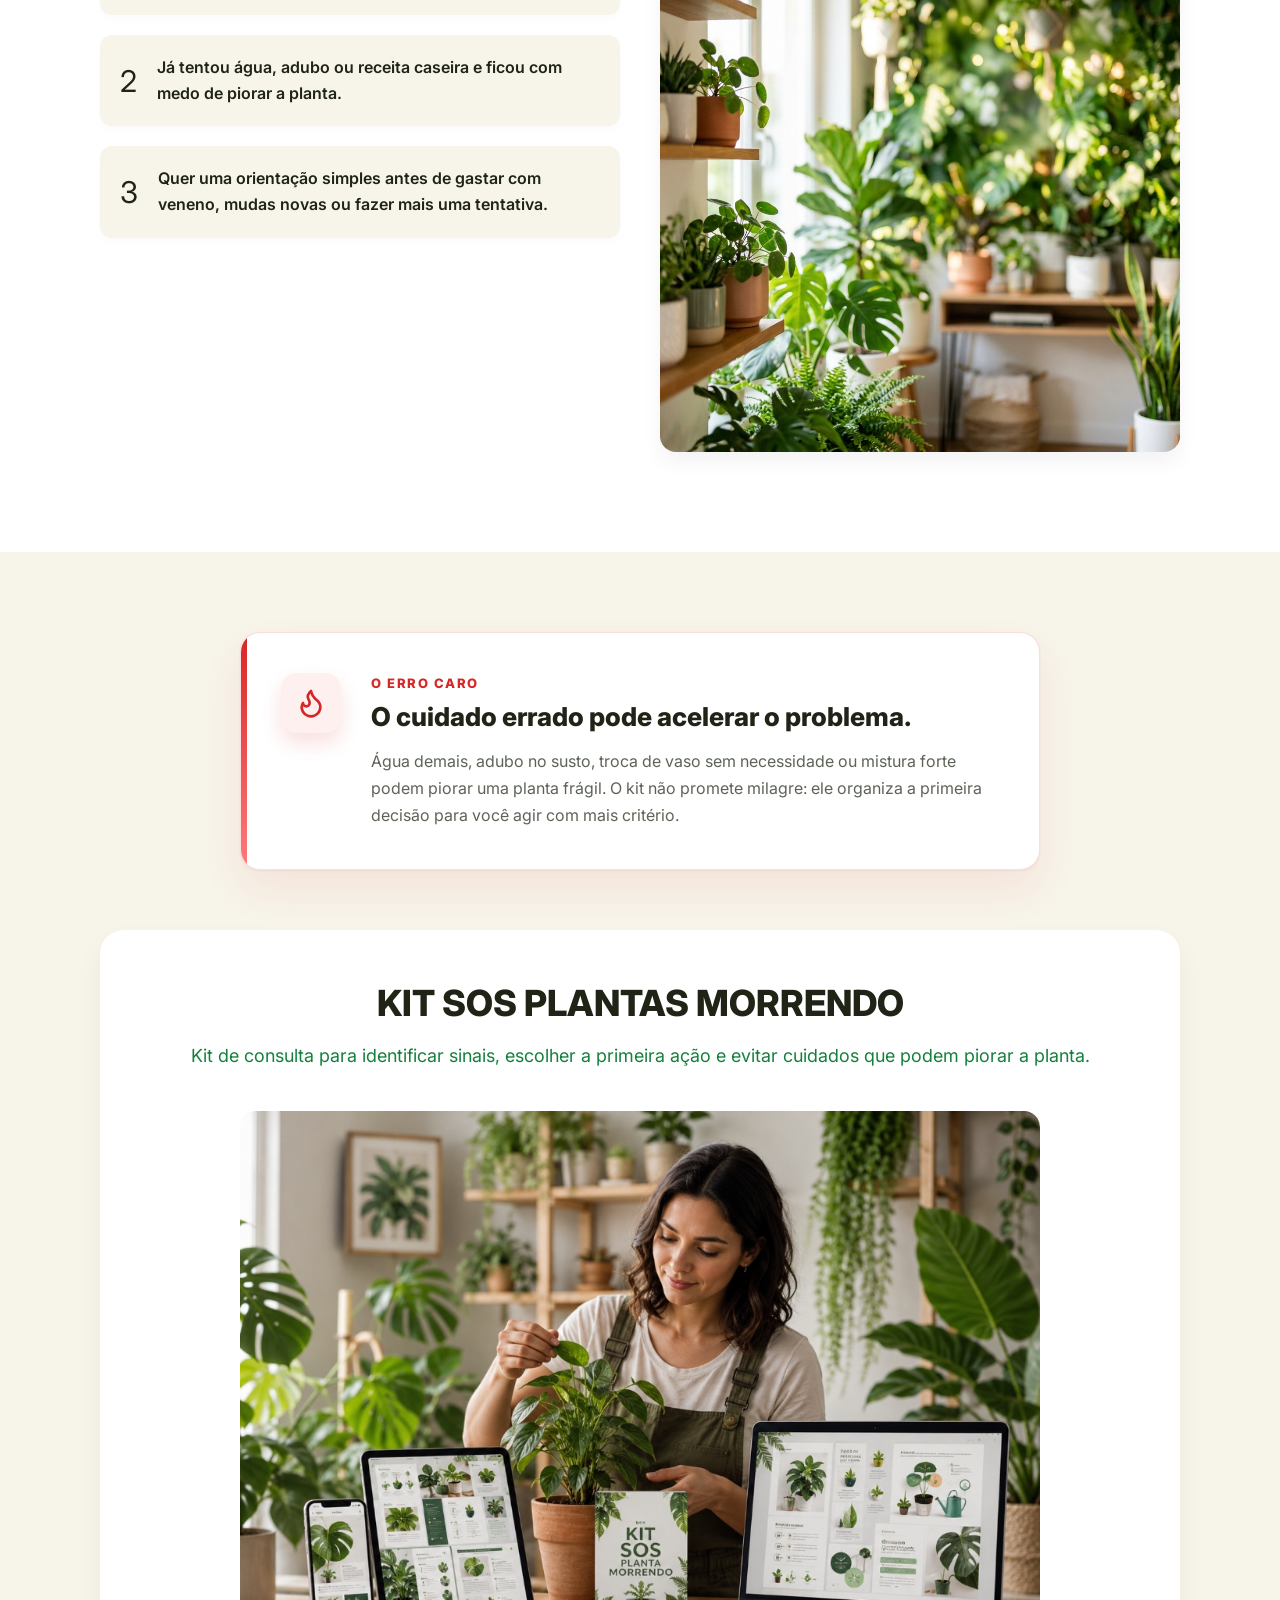
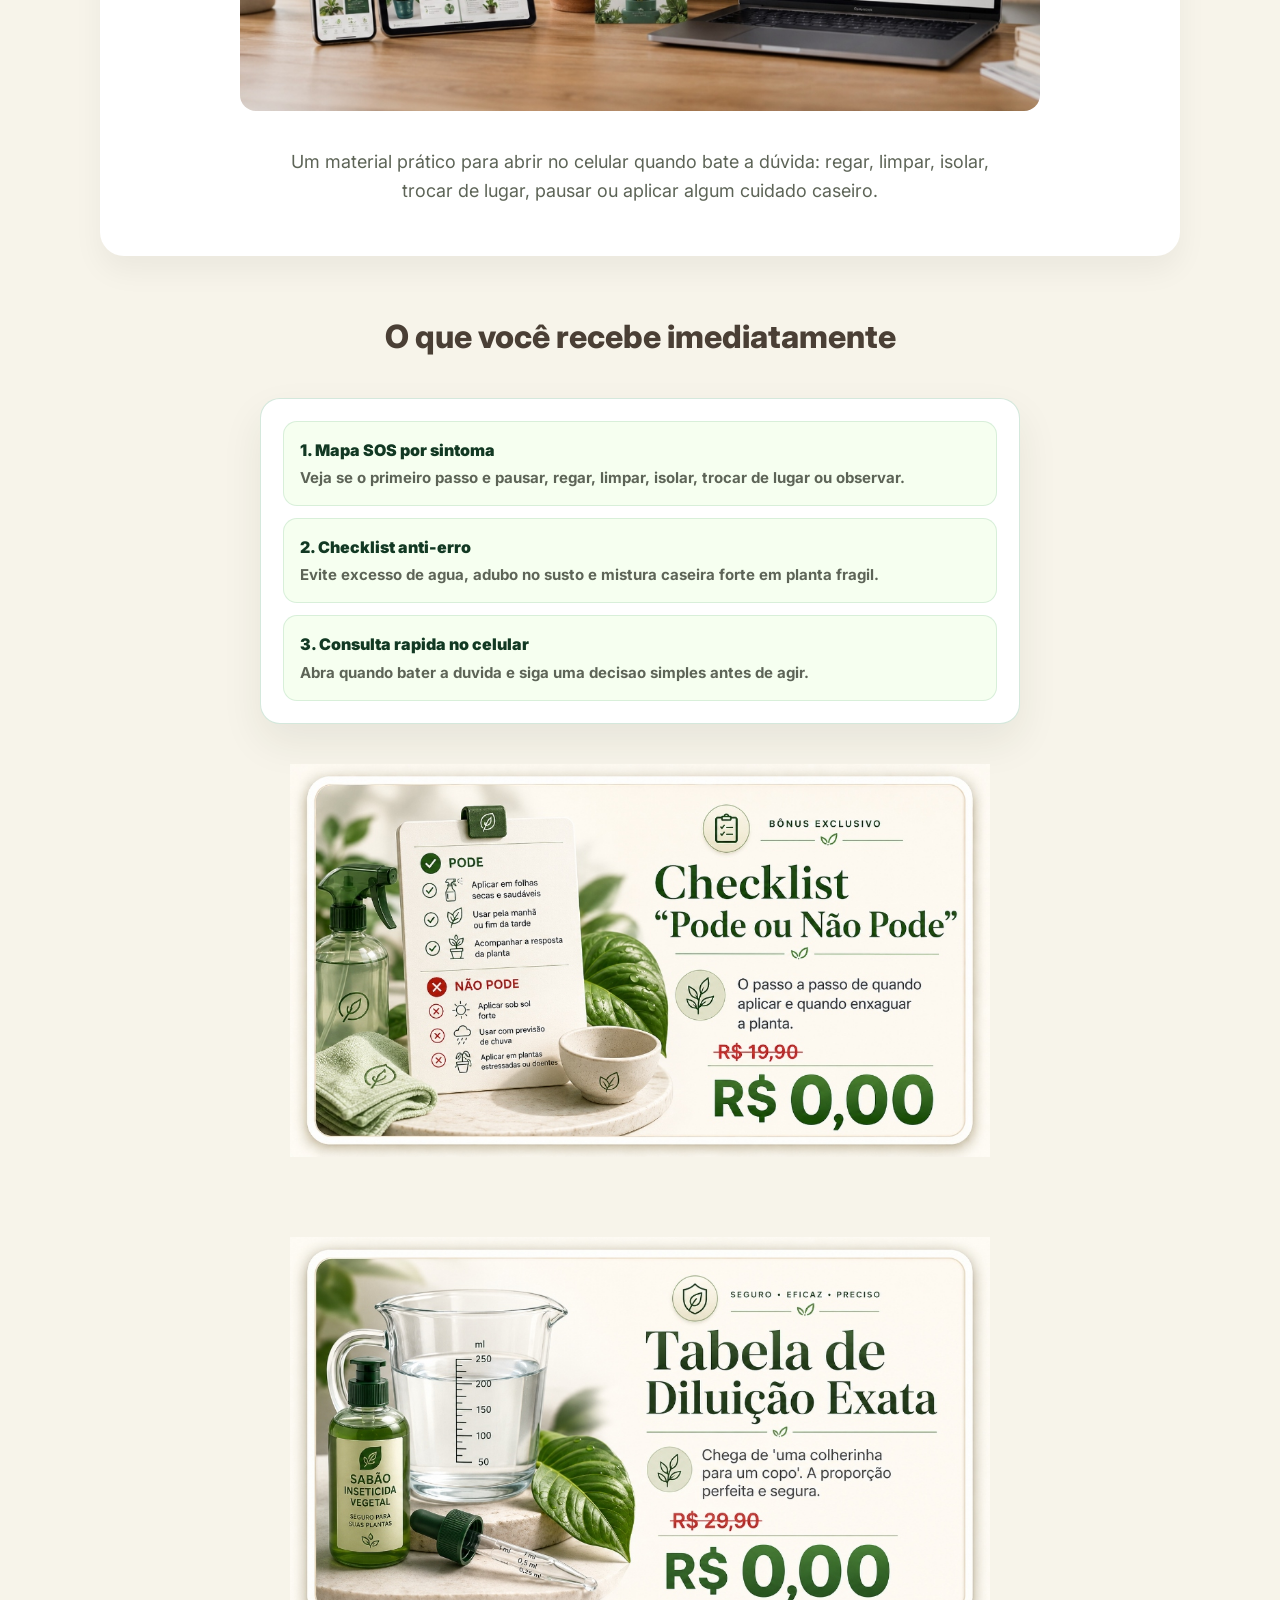
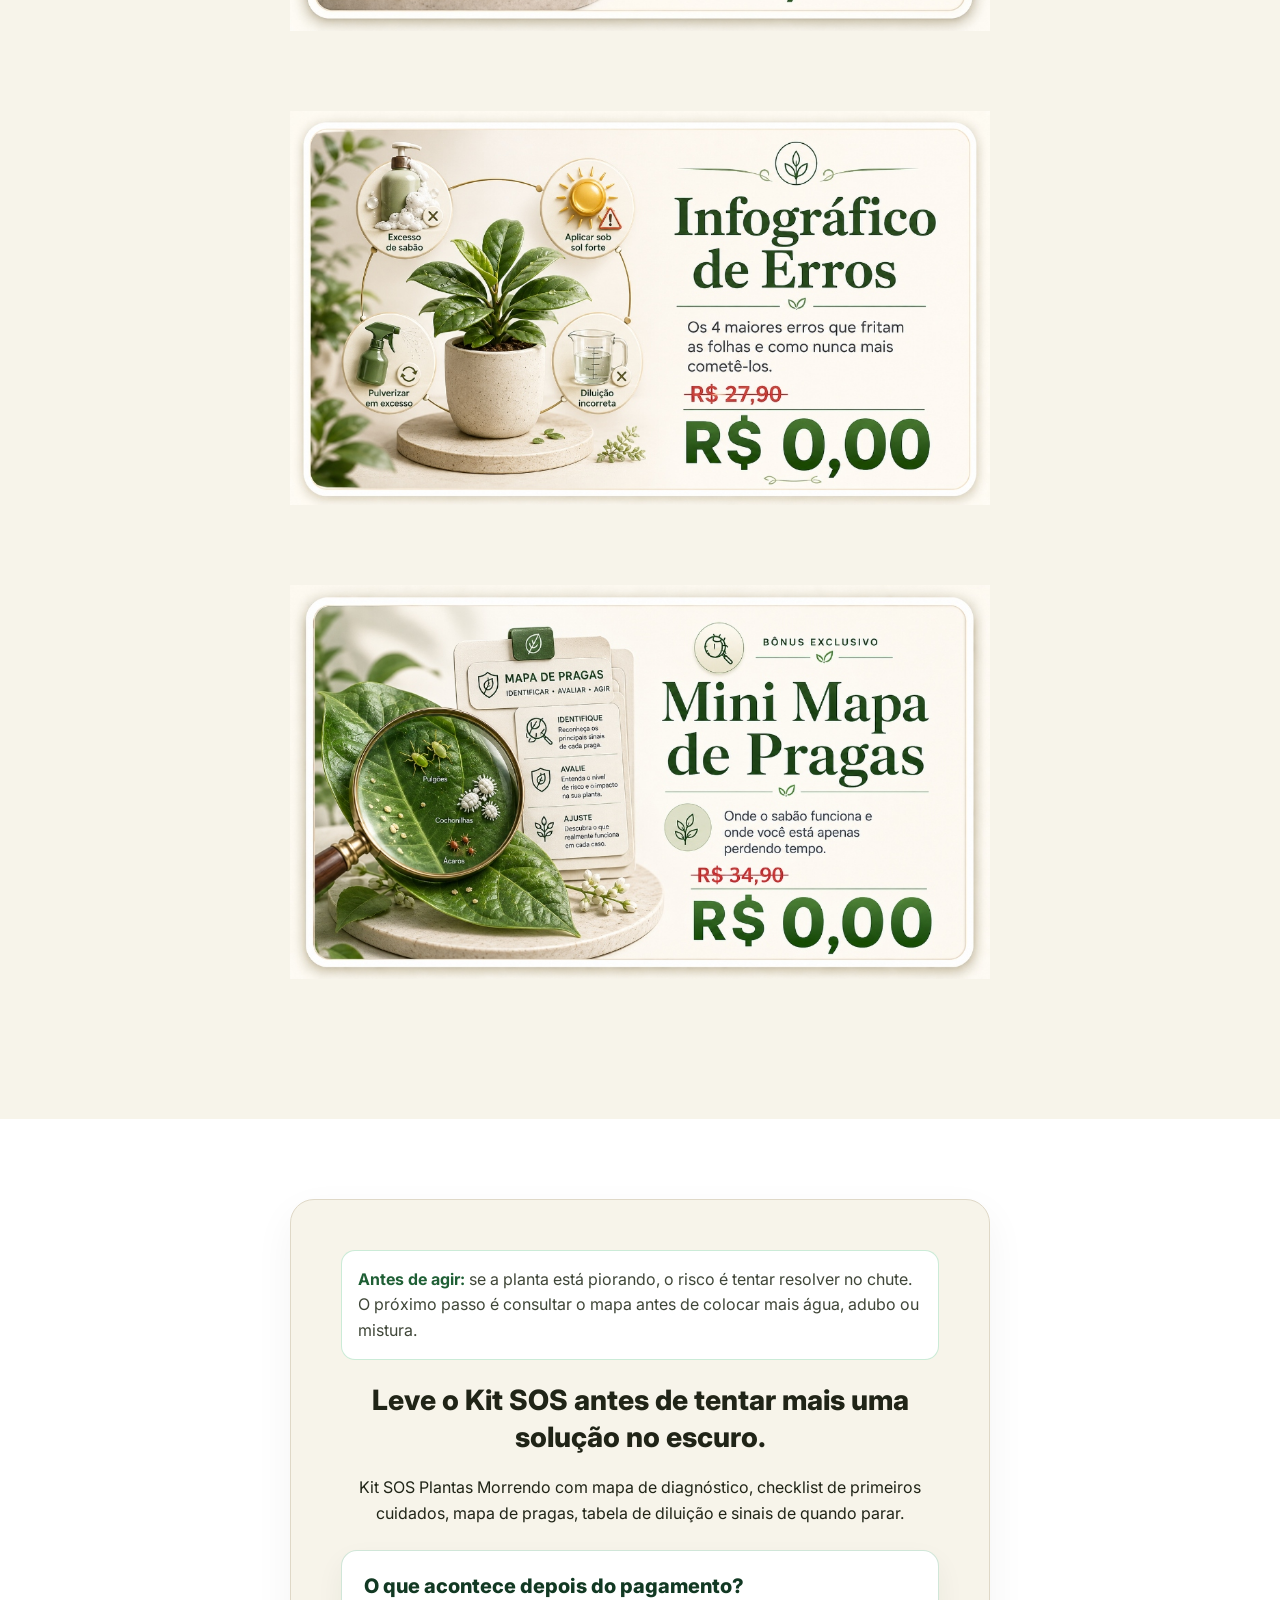
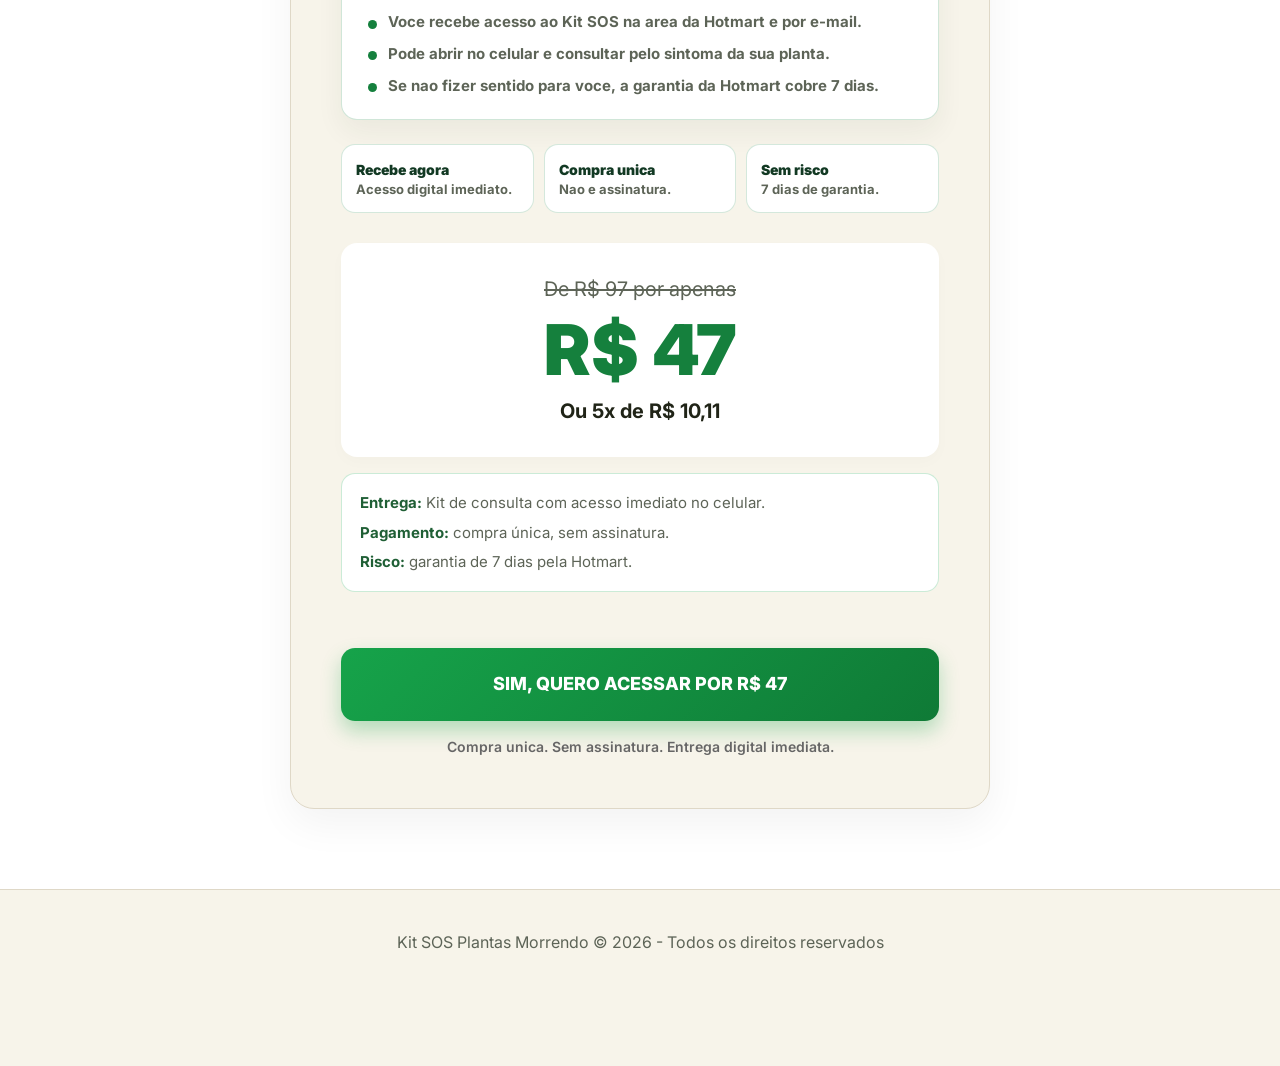
==== commit d3296536: "Add trust bridge for checkout conversion" ====
--- a/index.html
+++ b/index.html
@@ -4,7 +4,7 @@
     <meta charset="UTF-8">
     <meta name="viewport" content="width=device-width, initial-scale=1.0">
     <title>Kit SOS Plantas Morrendo</title>
-    <link rel="stylesheet" href="vendas.css?v=20260604-cro1">
+    <link rel="stylesheet" href="vendas.css?v=20260604-cro2">
     <link href="https://fonts.googleapis.com/css2?family=Inter:wght@400;600;700;800;900&display=swap" rel="stylesheet">
     <script src="tracking.js?v=20260604-capi5"></script>
 </head>
@@ -112,6 +112,45 @@
         </div>
     </section>
 
+    <section class="trust-bridge-section">
+        <div class="container">
+            <p class="section-eyebrow">Ponte de confianca</p>
+            <h2 class="section-title">Voce nao esta comprando uma promessa vaga. Esta vendo exatamente o que vai usar.</h2>
+
+            <div class="trust-proof-grid">
+                <div>
+                    <strong>Entrega visivel</strong>
+                    <span>O Kit SOS e formado por mapas e checklists de consulta, nao por uma promessa solta.</span>
+                </div>
+                <div>
+                    <strong>Compra protegida</strong>
+                    <span>Pagamento pela Hotmart, acesso imediato e garantia de 7 dias.</span>
+                </div>
+                <div>
+                    <strong>Uso simples</strong>
+                    <span>Abra no celular, encontre o sintoma e escolha o primeiro cuidado com mais criterio.</span>
+                </div>
+            </div>
+
+            <div class="proof-preview-panel">
+                <div class="proof-preview-copy">
+                    <span class="proof-kicker">Antes de pagar, veja a logica do kit</span>
+                    <h3>O objetivo nao e prometer milagre. E evitar a proxima acao errada.</h3>
+                    <p>Se a sua planta esta amarela, murcha, manchada ou com pragas, o kit organiza o que observar primeiro e quais cuidados evitar no susto.</p>
+                    <ul>
+                        <li>Sem assinatura.</li>
+                        <li>Sem enrolacao em video longo.</li>
+                        <li>Material de consulta para abrir quando precisar.</li>
+                    </ul>
+                </div>
+                <div class="proof-preview-images" aria-label="Previa dos materiais">
+                    <img src="assets/entregavel-1.jpg" alt="Previa do mapa SOS por sintomas">
+                    <img src="assets/entregavel-2.jpg" alt="Previa do checklist de primeiros cuidados">
+                </div>
+            </div>
+        </div>
+    </section>
+
     <section class="for-you-section">
         <div class="container">
             <h2 class="section-title">O Kit SOS Plantas Morrendo é para você que...</h2>
@@ -200,6 +239,12 @@
                         <li>Pode abrir no celular e consultar pelo sintoma da sua planta.</li>
                         <li>Se nao fizer sentido para voce, a garantia da Hotmart cobre 7 dias.</li>
                     </ul>
+                </div>
+
+                <div class="final-confidence-grid">
+                    <div><strong>Recebe agora</strong><span>Acesso digital imediato.</span></div>
+                    <div><strong>Compra unica</strong><span>Nao e assinatura.</span></div>
+                    <div><strong>Sem risco</strong><span>7 dias de garantia.</span></div>
                 </div>
 
                 <div class="price-box">
--- a/vendas.css
+++ b/vendas.css
@@ -1527,3 +1527,189 @@
     top: 0.55em;
     width: 9px;
 }
+
+/* Trust bridge: close the gap between InitiateCheckout and Purchase */
+.trust-bridge-section {
+    background: linear-gradient(180deg, #ffffff 0%, #f7f4ea 100%);
+    padding: 76px 0;
+}
+
+.trust-bridge-section .section-title {
+    margin-left: auto;
+    margin-right: auto;
+    max-width: 820px;
+    text-align: center;
+}
+
+.trust-proof-grid {
+    display: grid;
+    gap: 16px;
+    grid-template-columns: repeat(3, 1fr);
+    margin: 0 auto 28px;
+    max-width: 980px;
+}
+
+.trust-proof-grid div {
+    background: #ffffff;
+    border: 1px solid rgba(21, 128, 61, 0.18);
+    border-radius: 18px;
+    box-shadow: 0 16px 38px rgba(35, 48, 27, 0.07);
+    padding: 22px;
+}
+
+.trust-proof-grid strong,
+.trust-proof-grid span {
+    display: block;
+}
+
+.trust-proof-grid strong {
+    color: var(--deep-green);
+    font-size: 18px;
+    font-weight: 900;
+    margin-bottom: 8px;
+}
+
+.trust-proof-grid span {
+    color: var(--text-muted);
+    font-size: 15px;
+    font-weight: 700;
+    line-height: 1.45;
+}
+
+.proof-preview-panel {
+    align-items: center;
+    background: #123923;
+    border-radius: 24px;
+    box-shadow: 0 24px 60px rgba(18, 57, 35, 0.2);
+    display: grid;
+    gap: 30px;
+    grid-template-columns: minmax(0, 0.95fr) minmax(340px, 1.05fr);
+    margin: 0 auto;
+    max-width: 980px;
+    overflow: hidden;
+    padding: 34px;
+}
+
+.proof-preview-copy {
+    color: #ffffff;
+    text-align: left;
+}
+
+.proof-kicker {
+    color: var(--lime);
+    display: block;
+    font-size: 13px;
+    font-weight: 900;
+    letter-spacing: 0.7px;
+    margin-bottom: 10px;
+    text-transform: uppercase;
+}
+
+.proof-preview-copy h3 {
+    color: #ffffff;
+    font-size: 30px;
+    margin-bottom: 14px;
+}
+
+.proof-preview-copy p,
+.proof-preview-copy li {
+    color: rgba(255, 255, 255, 0.82);
+    font-size: 16px;
+    font-weight: 700;
+    line-height: 1.55;
+}
+
+.proof-preview-copy ul {
+    display: grid;
+    gap: 8px;
+    list-style: none;
+    margin-top: 18px;
+}
+
+.proof-preview-copy li {
+    padding-left: 20px;
+    position: relative;
+}
+
+.proof-preview-copy li::before {
+    background: var(--lime);
+    border-radius: 50%;
+    content: "";
+    height: 8px;
+    left: 0;
+    position: absolute;
+    top: 0.65em;
+    width: 8px;
+}
+
+.proof-preview-images {
+    display: grid;
+    gap: 14px;
+    grid-template-columns: repeat(2, 1fr);
+}
+
+.proof-preview-images img {
+    background: #ffffff;
+    border-radius: 16px;
+    box-shadow: 0 18px 42px rgba(0, 0, 0, 0.2);
+    display: block;
+    height: auto;
+    width: 100%;
+}
+
+.final-confidence-grid {
+    display: grid;
+    gap: 10px;
+    grid-template-columns: repeat(3, 1fr);
+    margin: 0 0 22px;
+}
+
+.final-confidence-grid div {
+    background: #ffffff;
+    border: 1px solid rgba(21, 128, 61, 0.18);
+    border-radius: 14px;
+    padding: 14px;
+    text-align: left;
+}
+
+.final-confidence-grid strong,
+.final-confidence-grid span {
+    display: block;
+}
+
+.final-confidence-grid strong {
+    color: var(--deep-green);
+    font-size: 14px;
+    font-weight: 900;
+}
+
+.final-confidence-grid span {
+    color: var(--text-muted);
+    font-size: 13px;
+    font-weight: 700;
+    line-height: 1.3;
+}
+
+@media (max-width: 768px) {
+    .trust-bridge-section {
+        padding: 54px 0;
+    }
+
+    .trust-proof-grid,
+    .proof-preview-panel,
+    .final-confidence-grid {
+        grid-template-columns: 1fr;
+    }
+
+    .proof-preview-panel {
+        padding: 22px;
+    }
+
+    .proof-preview-copy h3 {
+        font-size: 24px;
+    }
+
+    .proof-preview-images {
+        grid-template-columns: 1fr;
+    }
+}
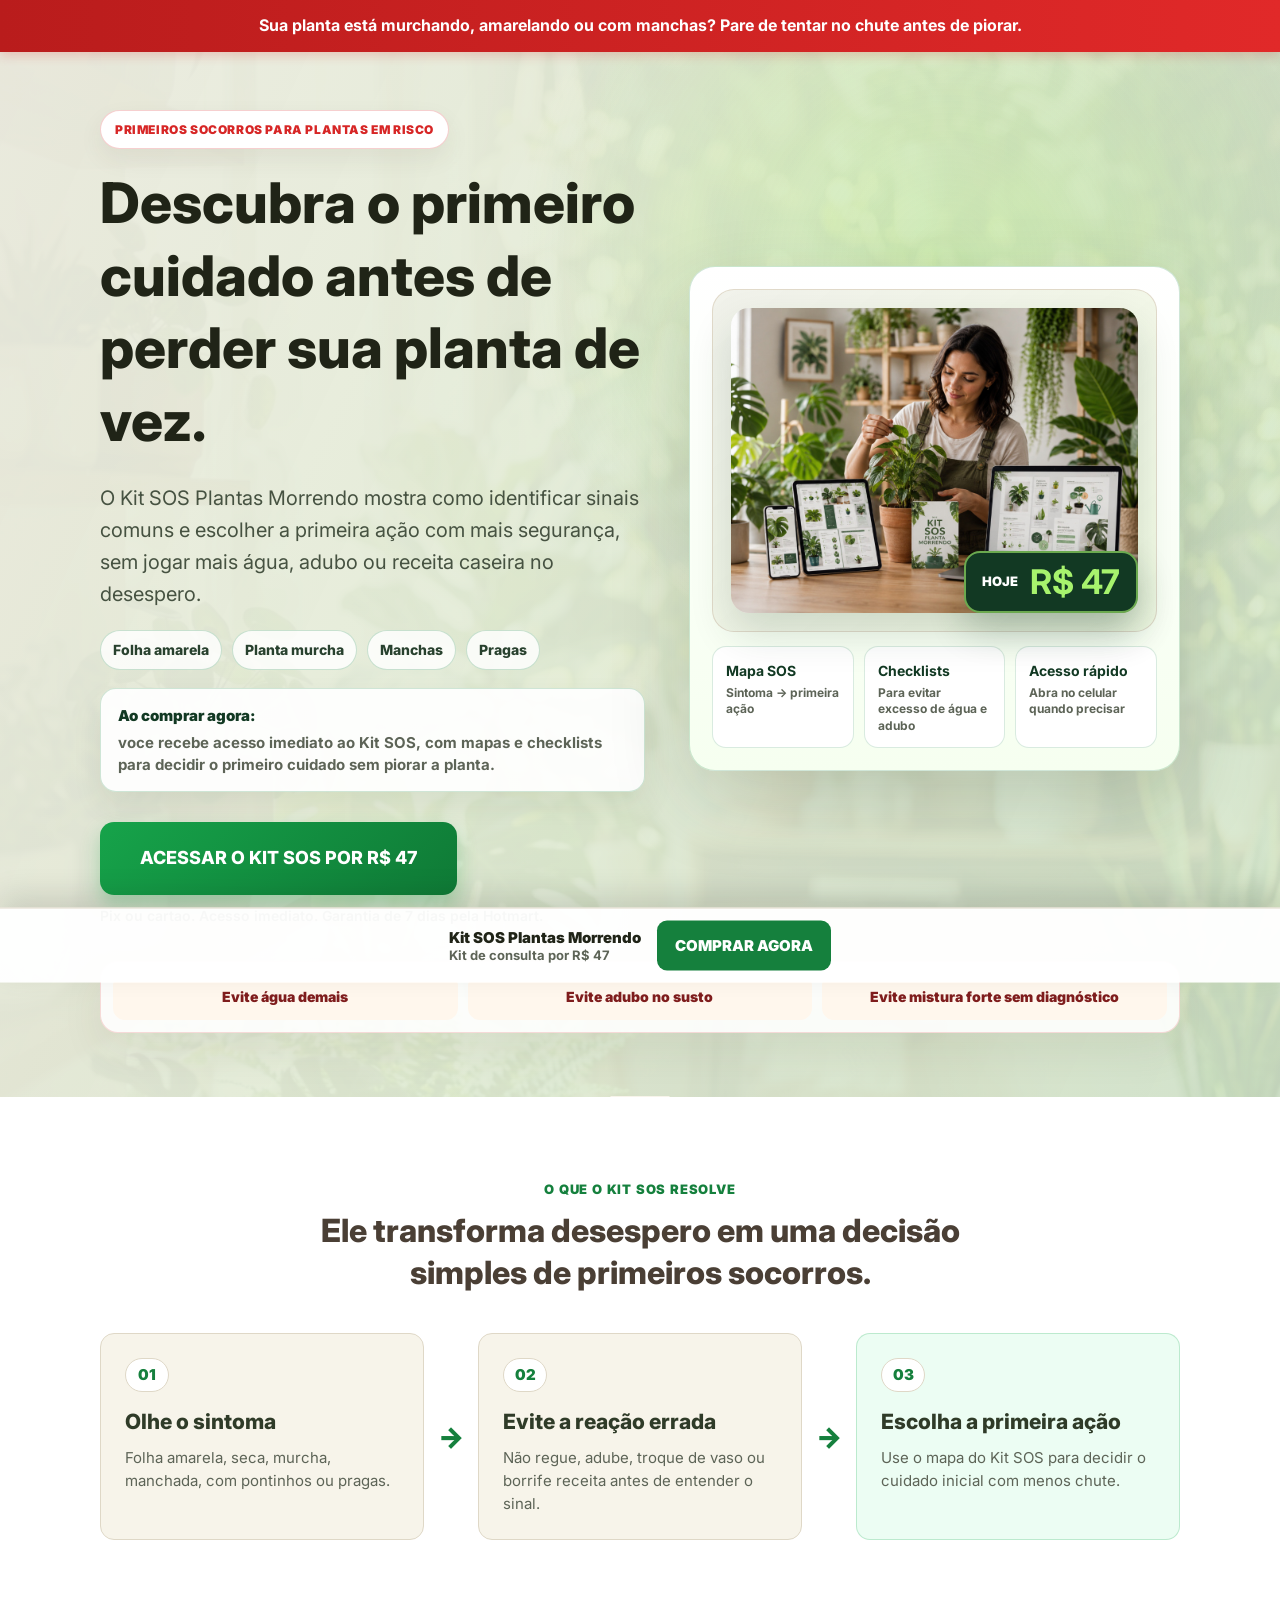
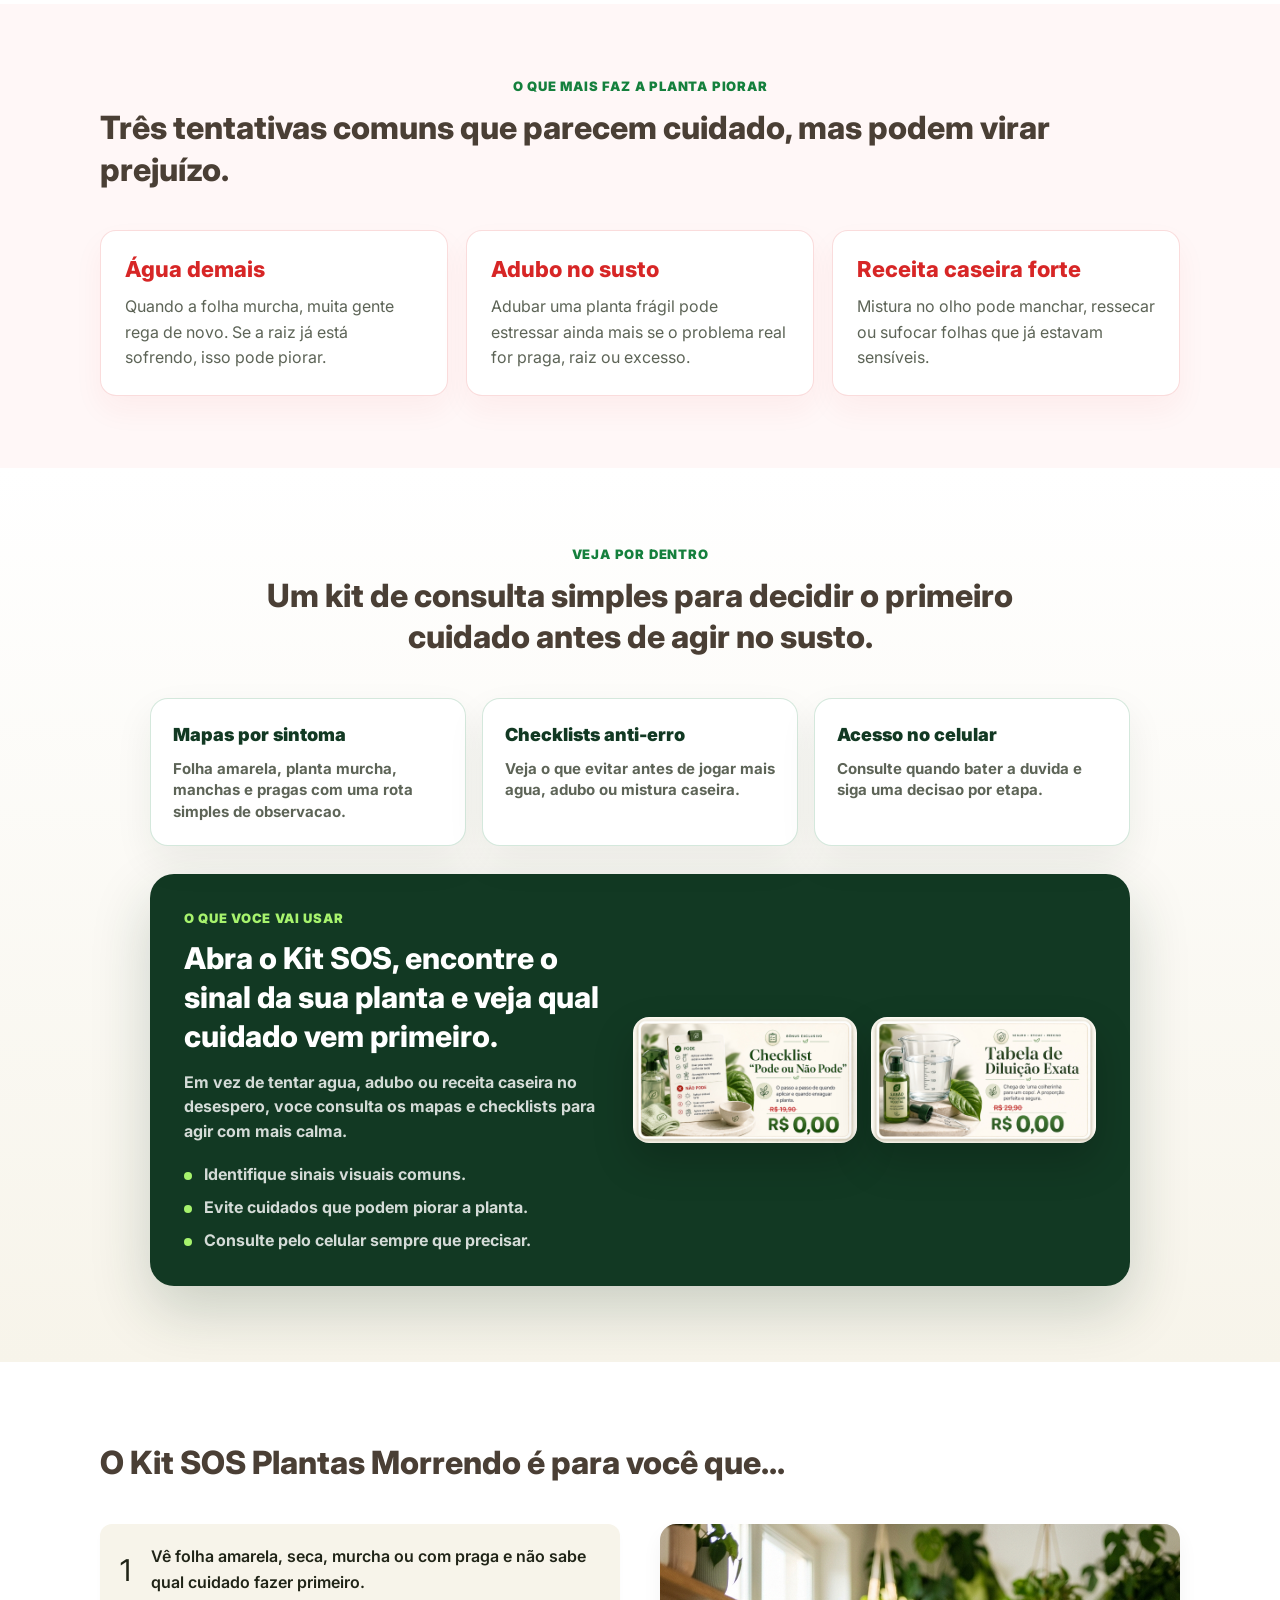
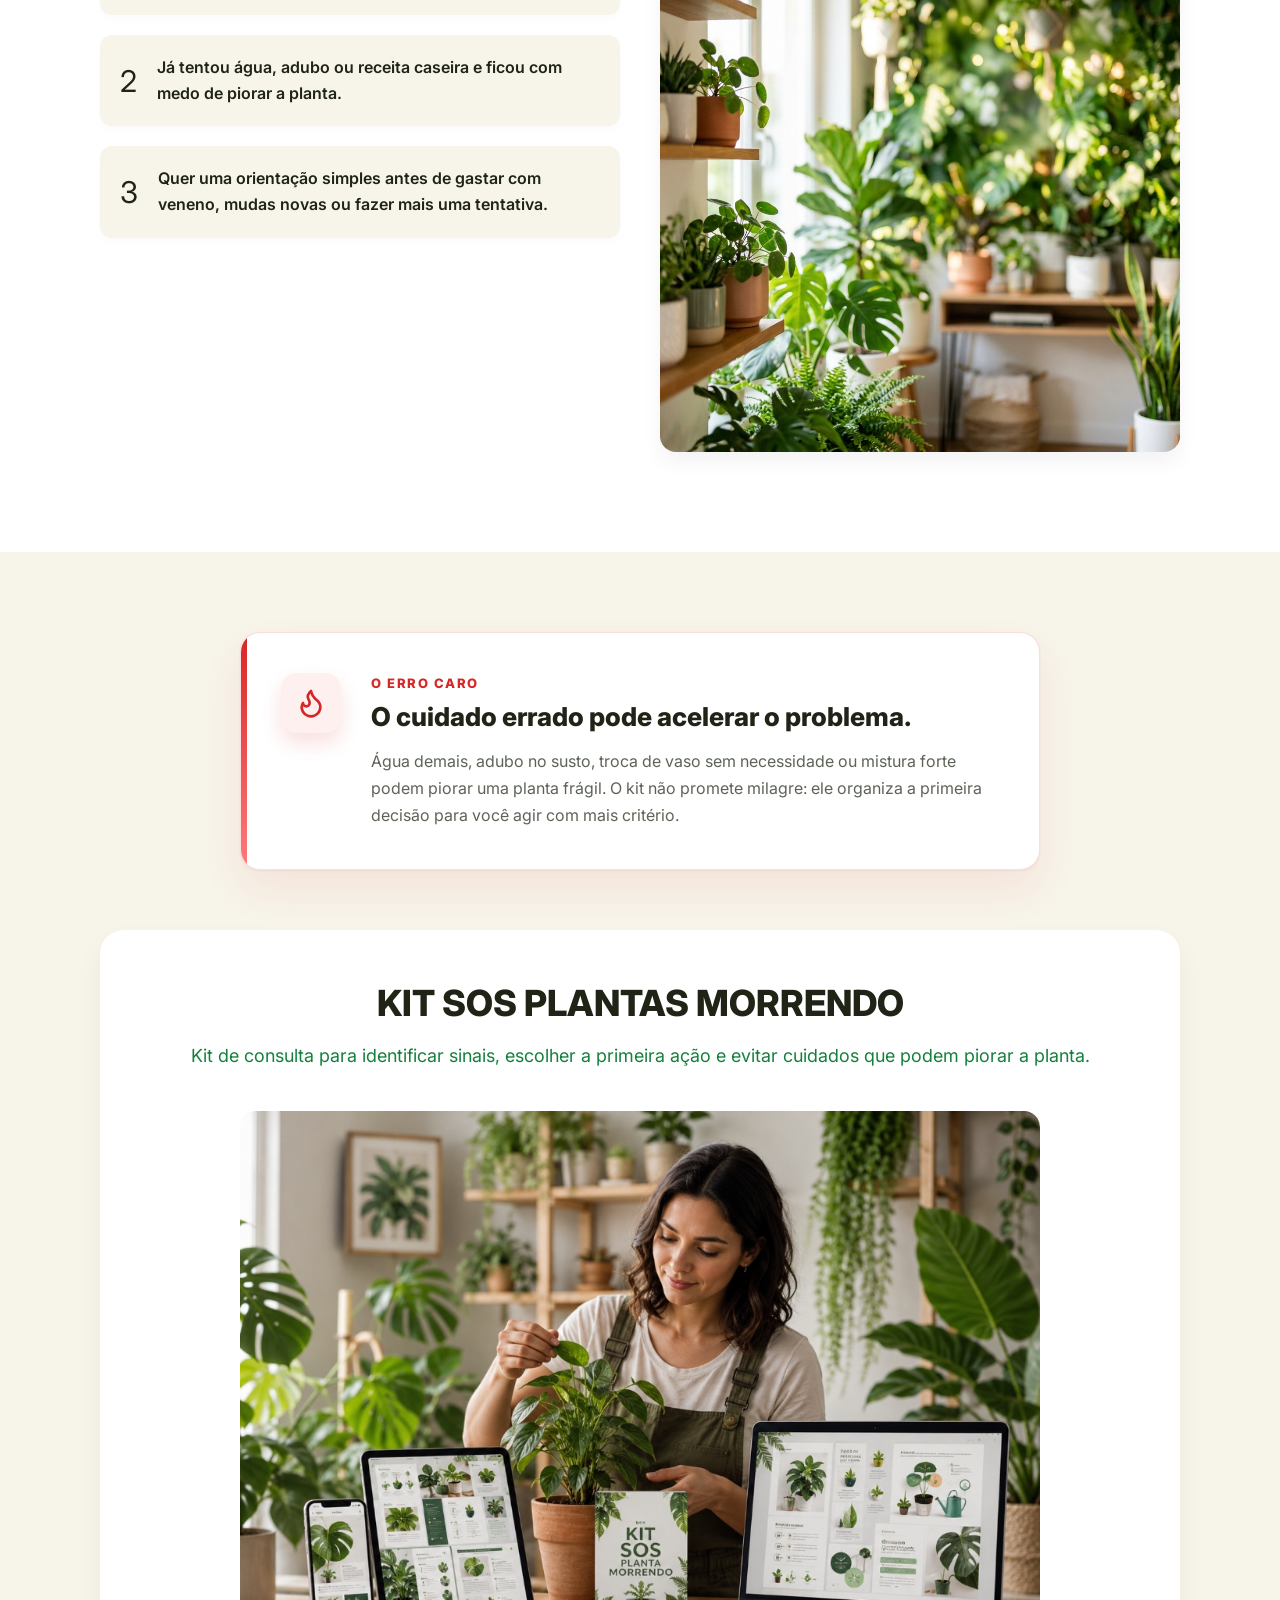
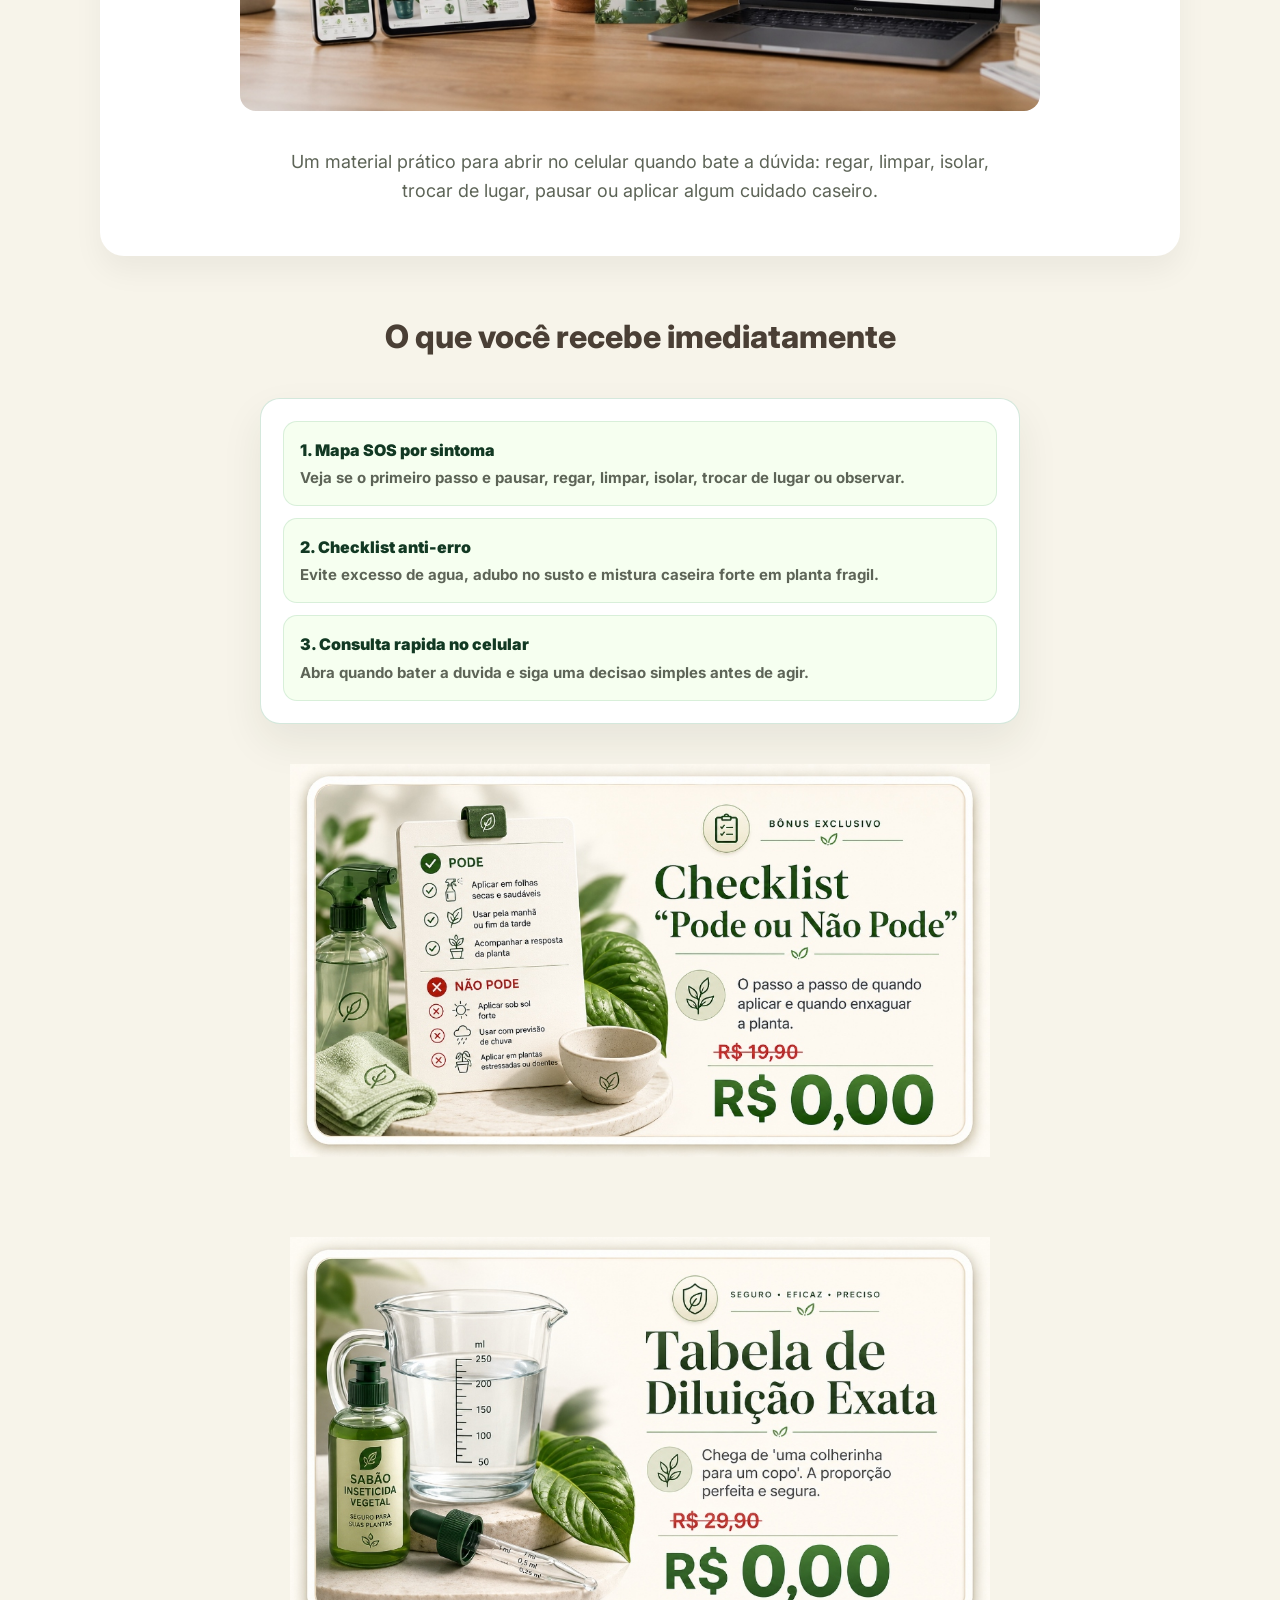
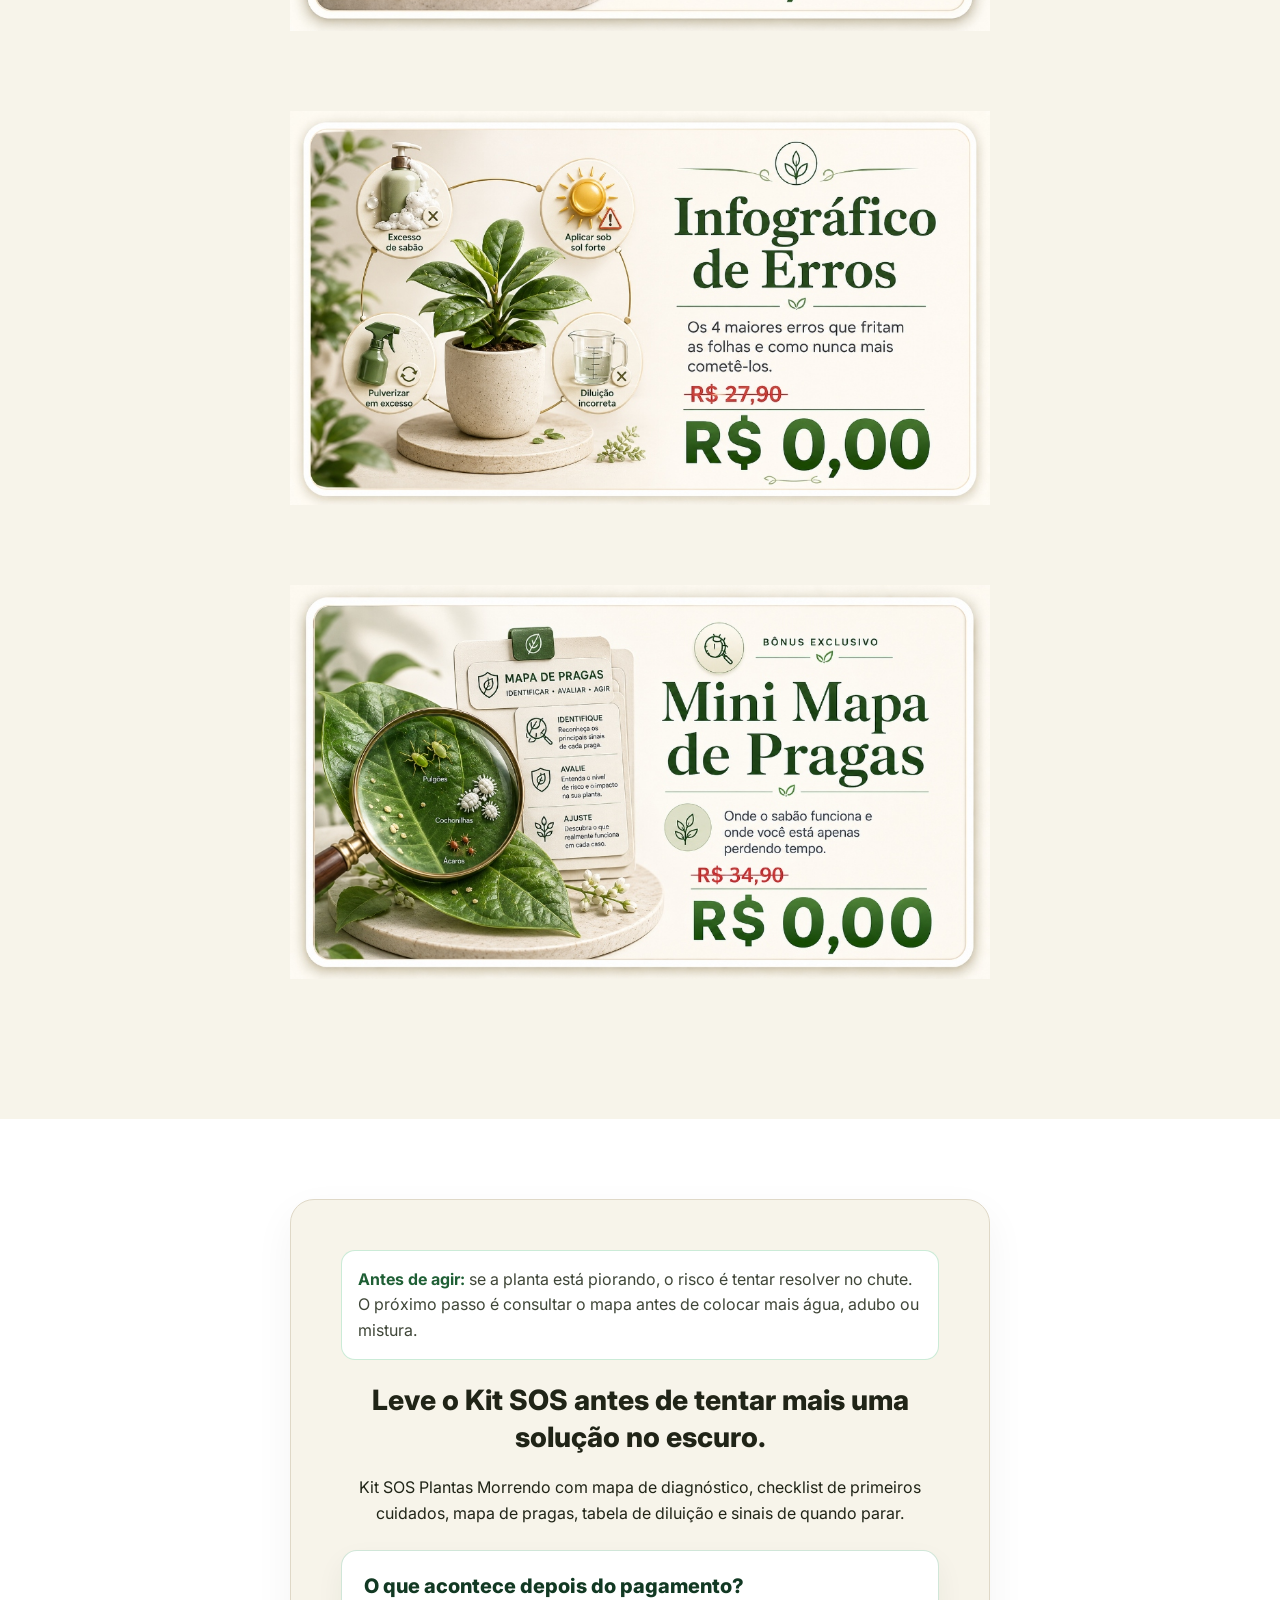
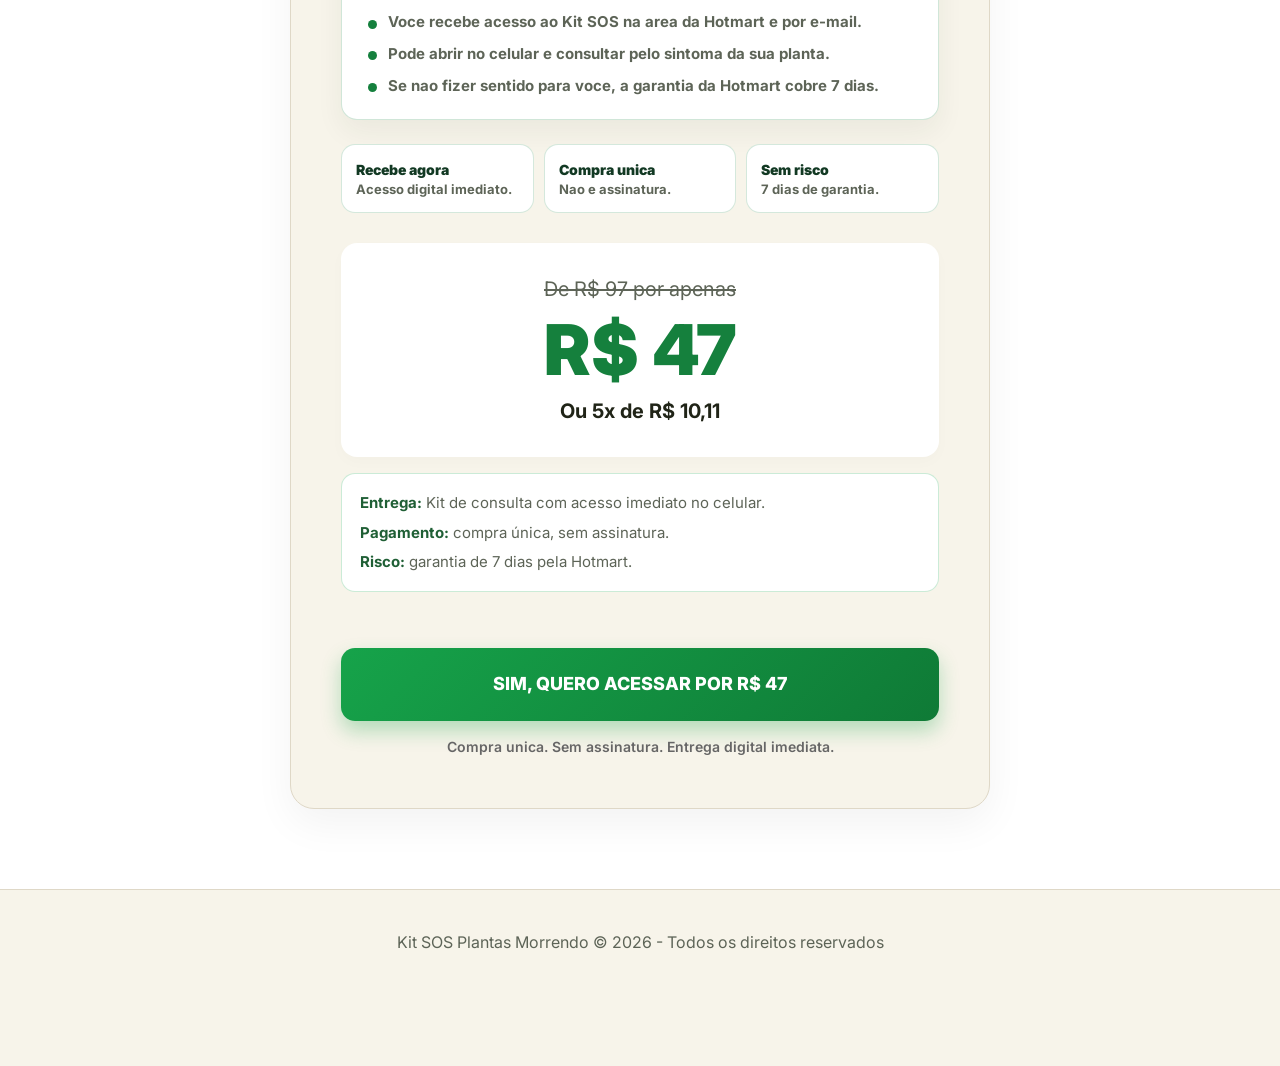
==== commit fba24f26: "Replace internal trust copy with customer copy" ====
--- a/index.html
+++ b/index.html
@@ -4,7 +4,7 @@
     <meta charset="UTF-8">
     <meta name="viewport" content="width=device-width, initial-scale=1.0">
     <title>Kit SOS Plantas Morrendo</title>
-    <link rel="stylesheet" href="vendas.css?v=20260604-cro2">
+    <link rel="stylesheet" href="vendas.css?v=20260604-cro3">
     <link href="https://fonts.googleapis.com/css2?family=Inter:wght@400;600;700;800;900&display=swap" rel="stylesheet">
     <script src="tracking.js?v=20260604-capi5"></script>
 </head>
@@ -114,33 +114,33 @@
 
     <section class="trust-bridge-section">
         <div class="container">
-            <p class="section-eyebrow">Ponte de confianca</p>
-            <h2 class="section-title">Voce nao esta comprando uma promessa vaga. Esta vendo exatamente o que vai usar.</h2>
+            <p class="section-eyebrow">Veja por dentro</p>
+            <h2 class="section-title">Um kit de consulta simples para decidir o primeiro cuidado antes de agir no susto.</h2>
 
             <div class="trust-proof-grid">
                 <div>
-                    <strong>Entrega visivel</strong>
-                    <span>O Kit SOS e formado por mapas e checklists de consulta, nao por uma promessa solta.</span>
-                </div>
-                <div>
-                    <strong>Compra protegida</strong>
-                    <span>Pagamento pela Hotmart, acesso imediato e garantia de 7 dias.</span>
-                </div>
-                <div>
-                    <strong>Uso simples</strong>
-                    <span>Abra no celular, encontre o sintoma e escolha o primeiro cuidado com mais criterio.</span>
+                    <strong>Mapas por sintoma</strong>
+                    <span>Folha amarela, planta murcha, manchas e pragas com uma rota simples de observacao.</span>
+                </div>
+                <div>
+                    <strong>Checklists anti-erro</strong>
+                    <span>Veja o que evitar antes de jogar mais agua, adubo ou mistura caseira.</span>
+                </div>
+                <div>
+                    <strong>Acesso no celular</strong>
+                    <span>Consulte quando bater a duvida e siga uma decisao por etapa.</span>
                 </div>
             </div>
 
             <div class="proof-preview-panel">
                 <div class="proof-preview-copy">
-                    <span class="proof-kicker">Antes de pagar, veja a logica do kit</span>
-                    <h3>O objetivo nao e prometer milagre. E evitar a proxima acao errada.</h3>
-                    <p>Se a sua planta esta amarela, murcha, manchada ou com pragas, o kit organiza o que observar primeiro e quais cuidados evitar no susto.</p>
+                    <span class="proof-kicker">O que voce vai usar</span>
+                    <h3>Abra o Kit SOS, encontre o sinal da sua planta e veja qual cuidado vem primeiro.</h3>
+                    <p>Em vez de tentar agua, adubo ou receita caseira no desespero, voce consulta os mapas e checklists para agir com mais calma.</p>
                     <ul>
-                        <li>Sem assinatura.</li>
-                        <li>Sem enrolacao em video longo.</li>
-                        <li>Material de consulta para abrir quando precisar.</li>
+                        <li>Identifique sinais visuais comuns.</li>
+                        <li>Evite cuidados que podem piorar a planta.</li>
+                        <li>Consulte pelo celular sempre que precisar.</li>
                     </ul>
                 </div>
                 <div class="proof-preview-images" aria-label="Previa dos materiais">
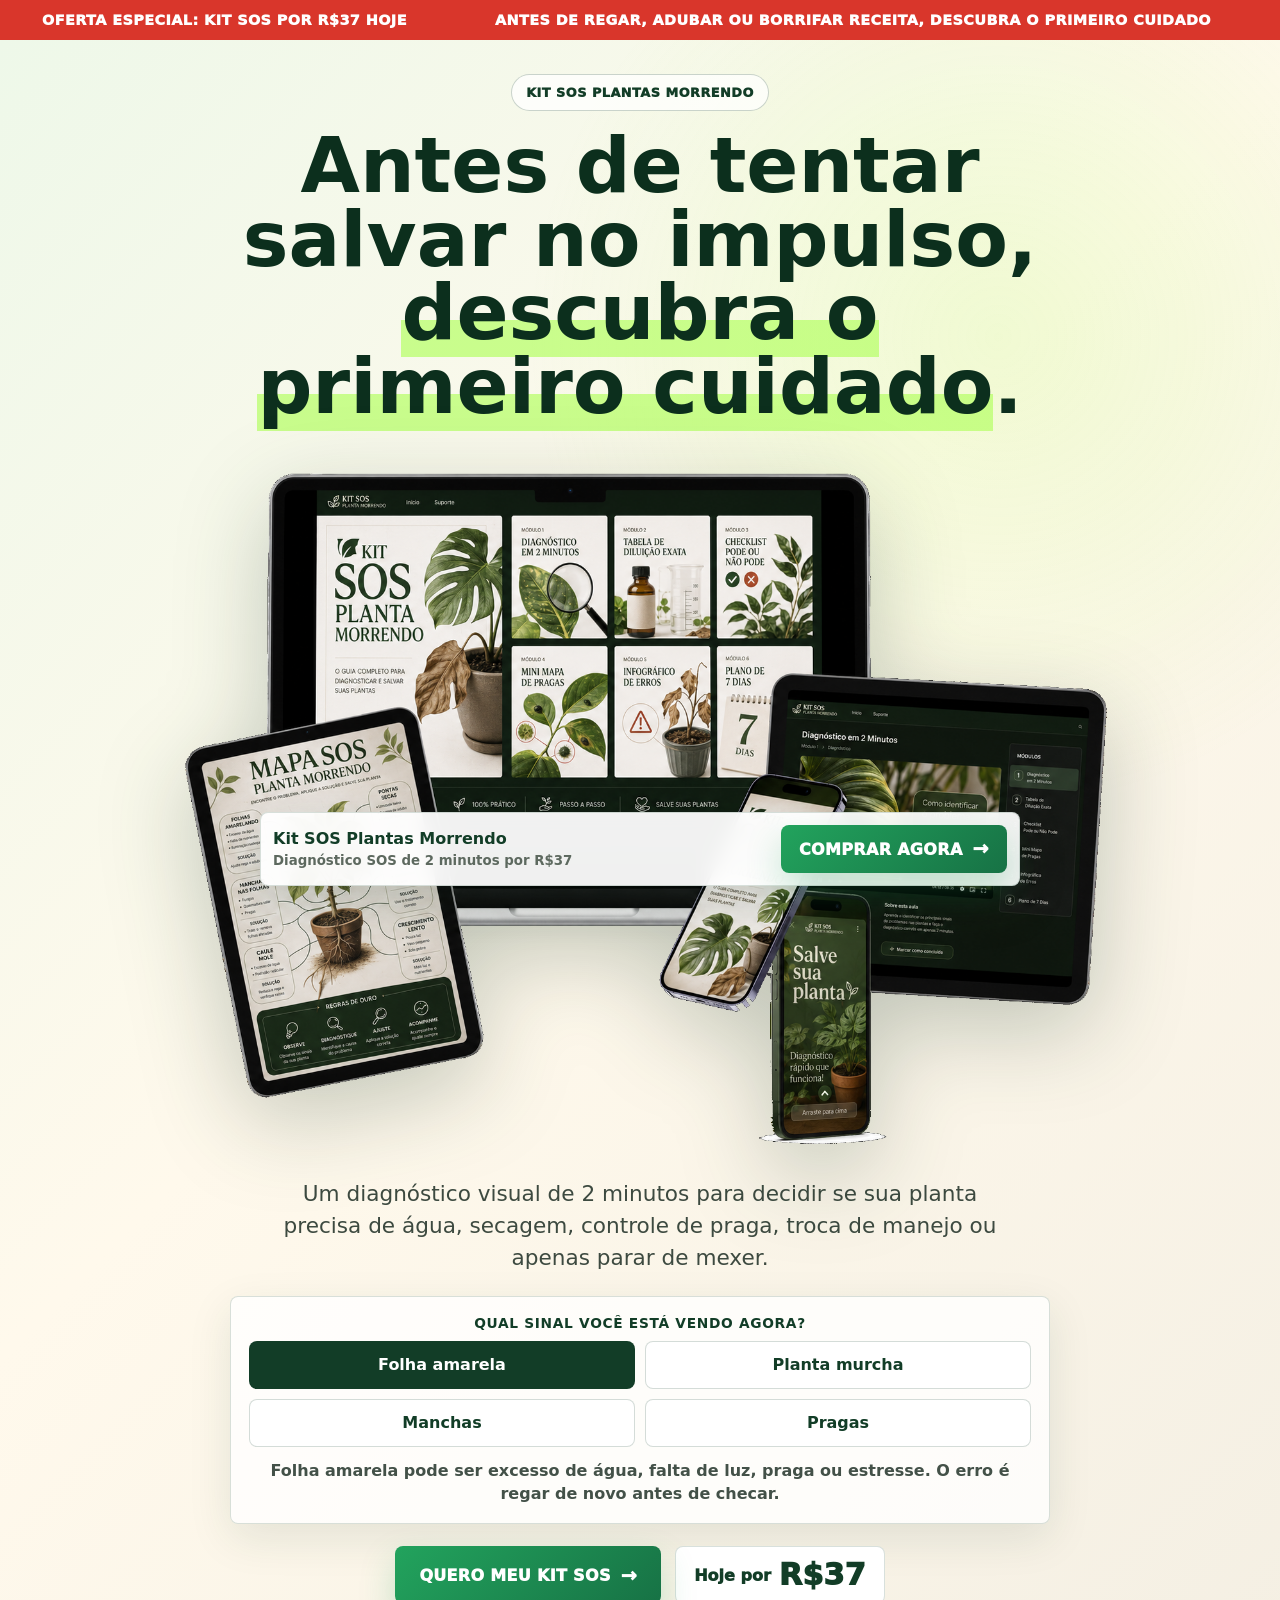
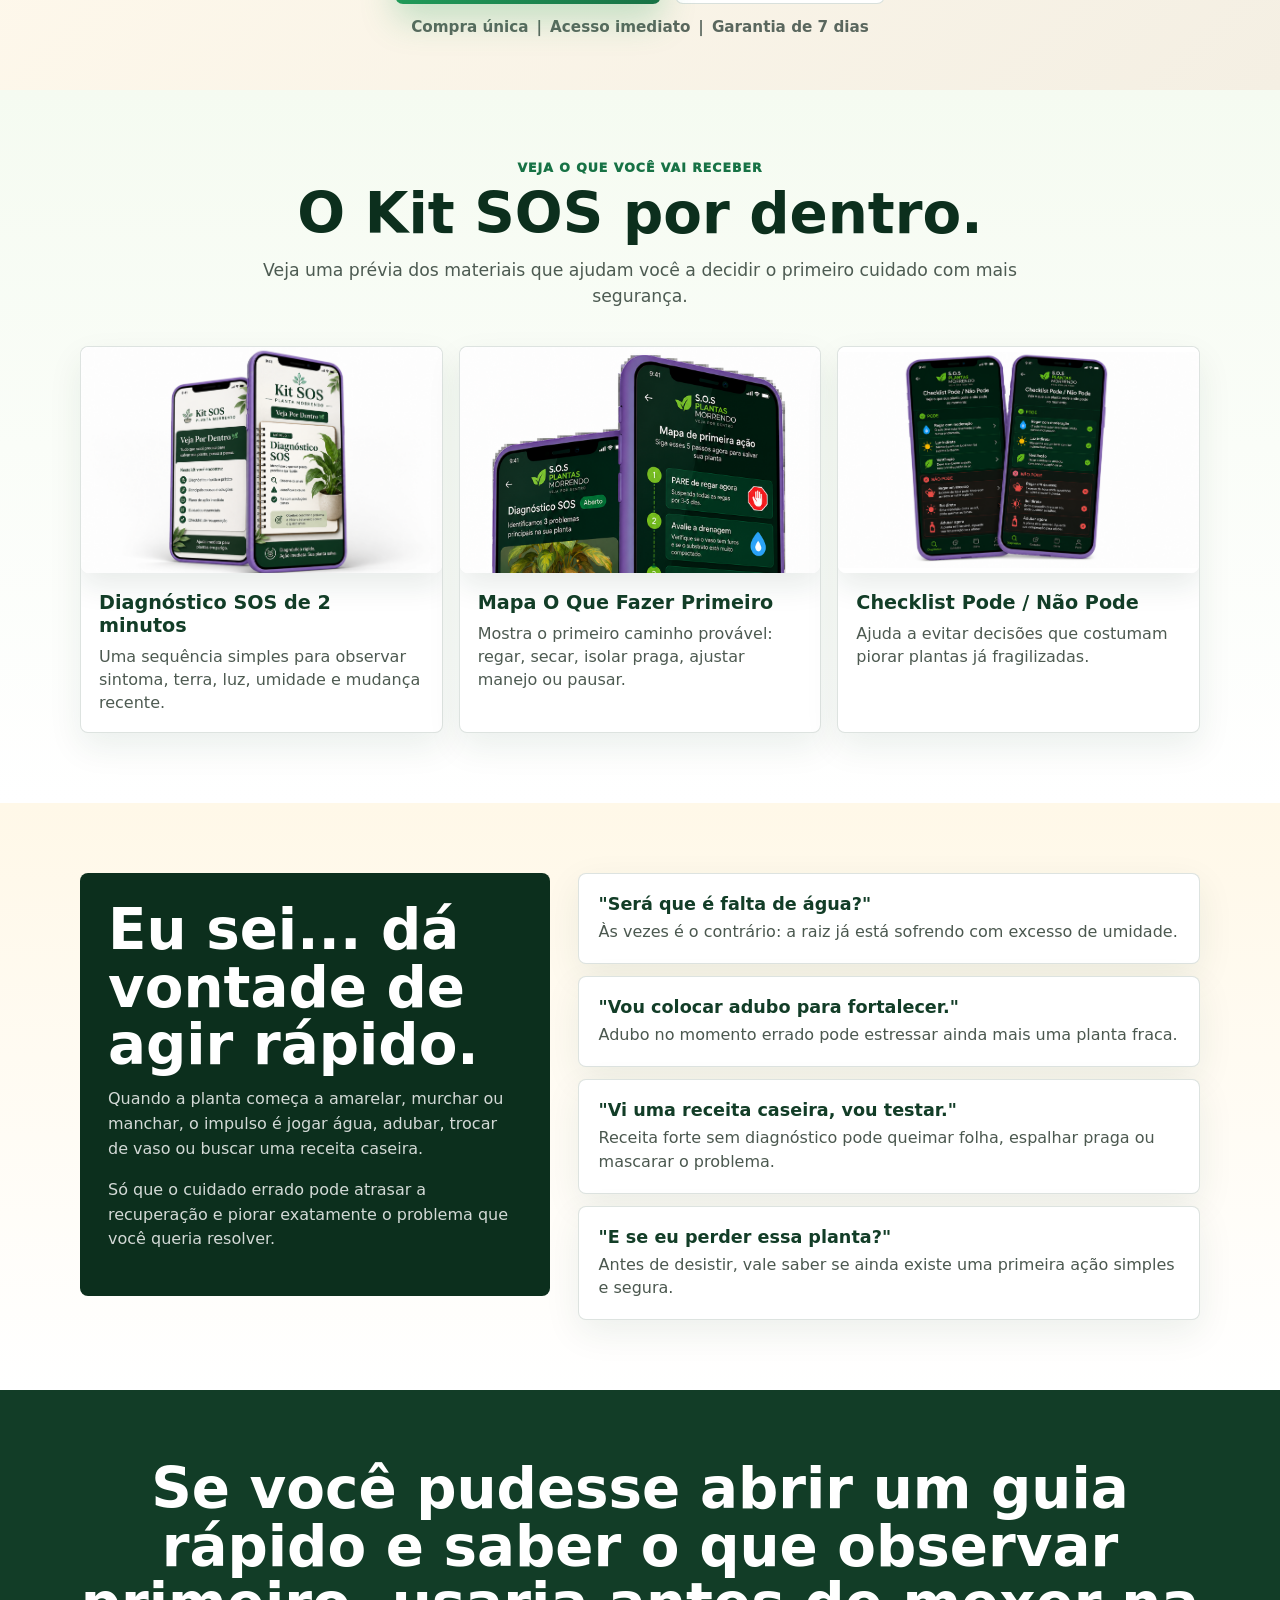
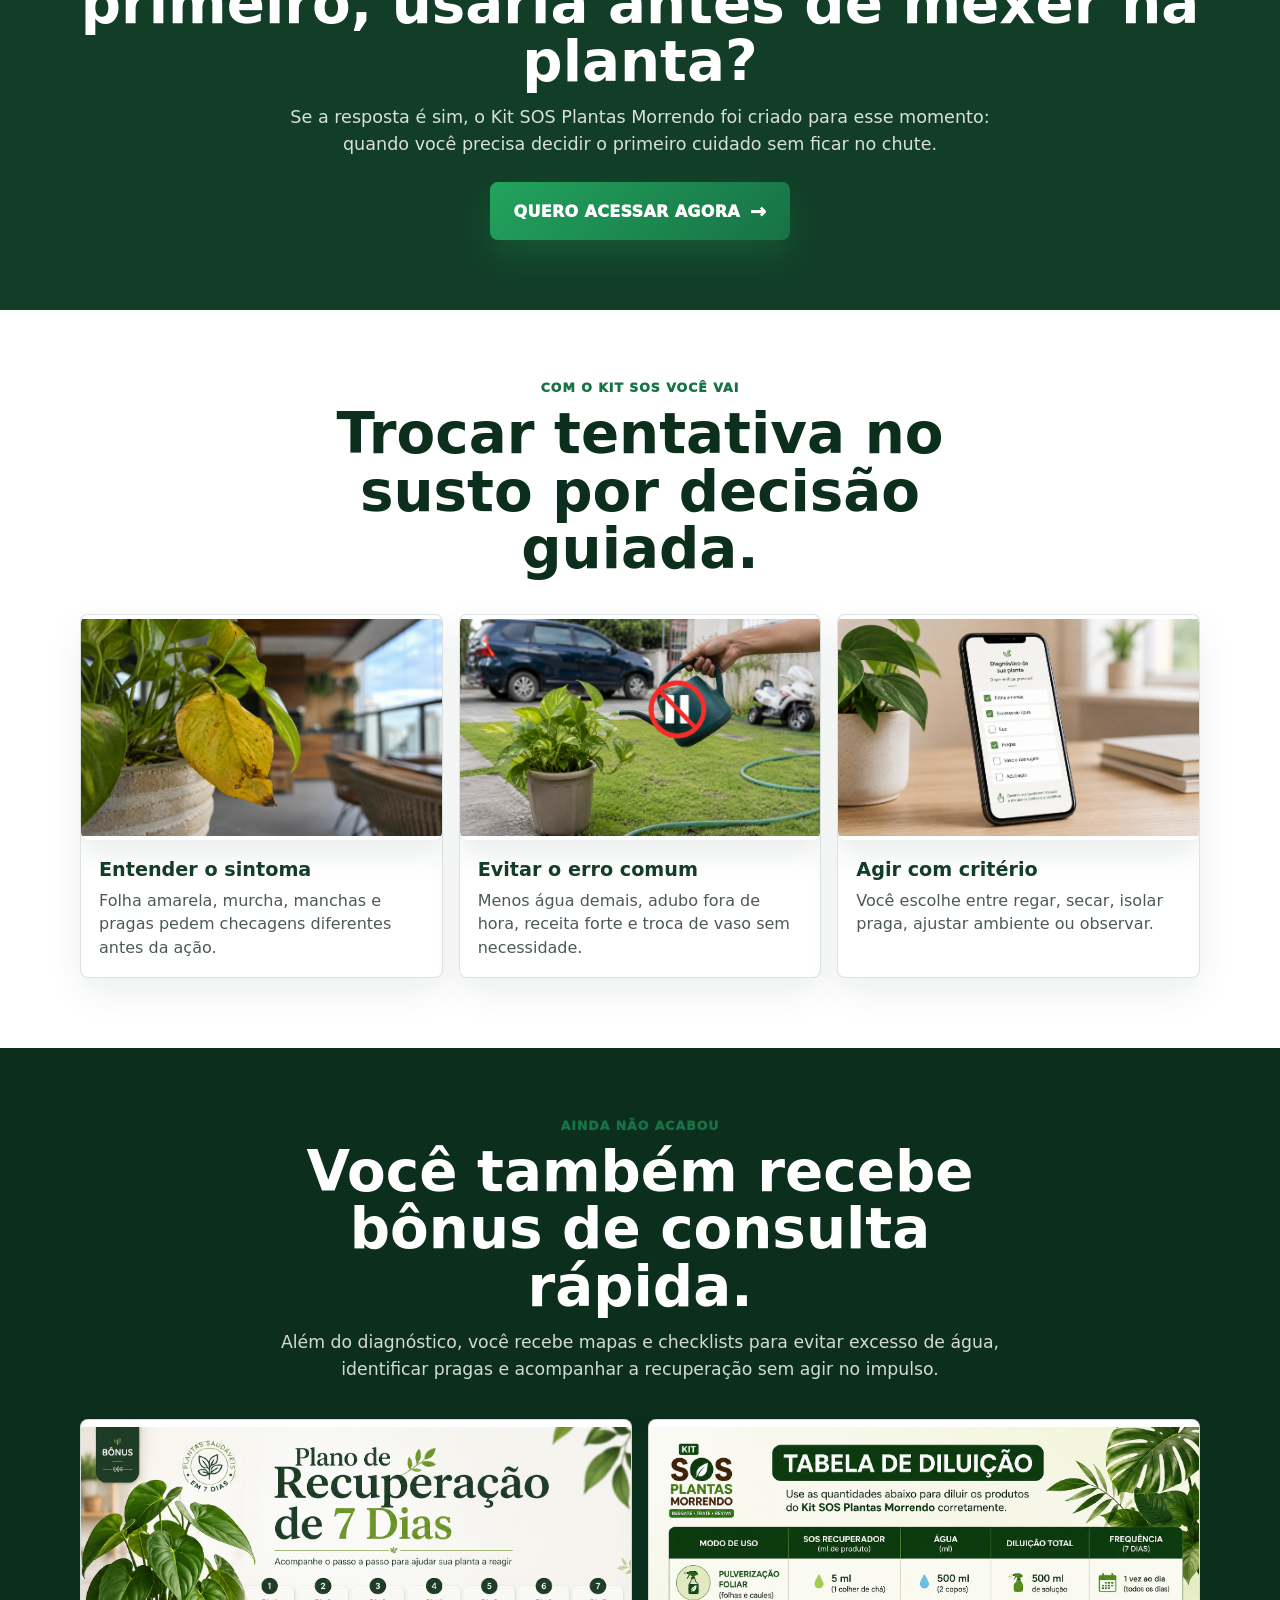
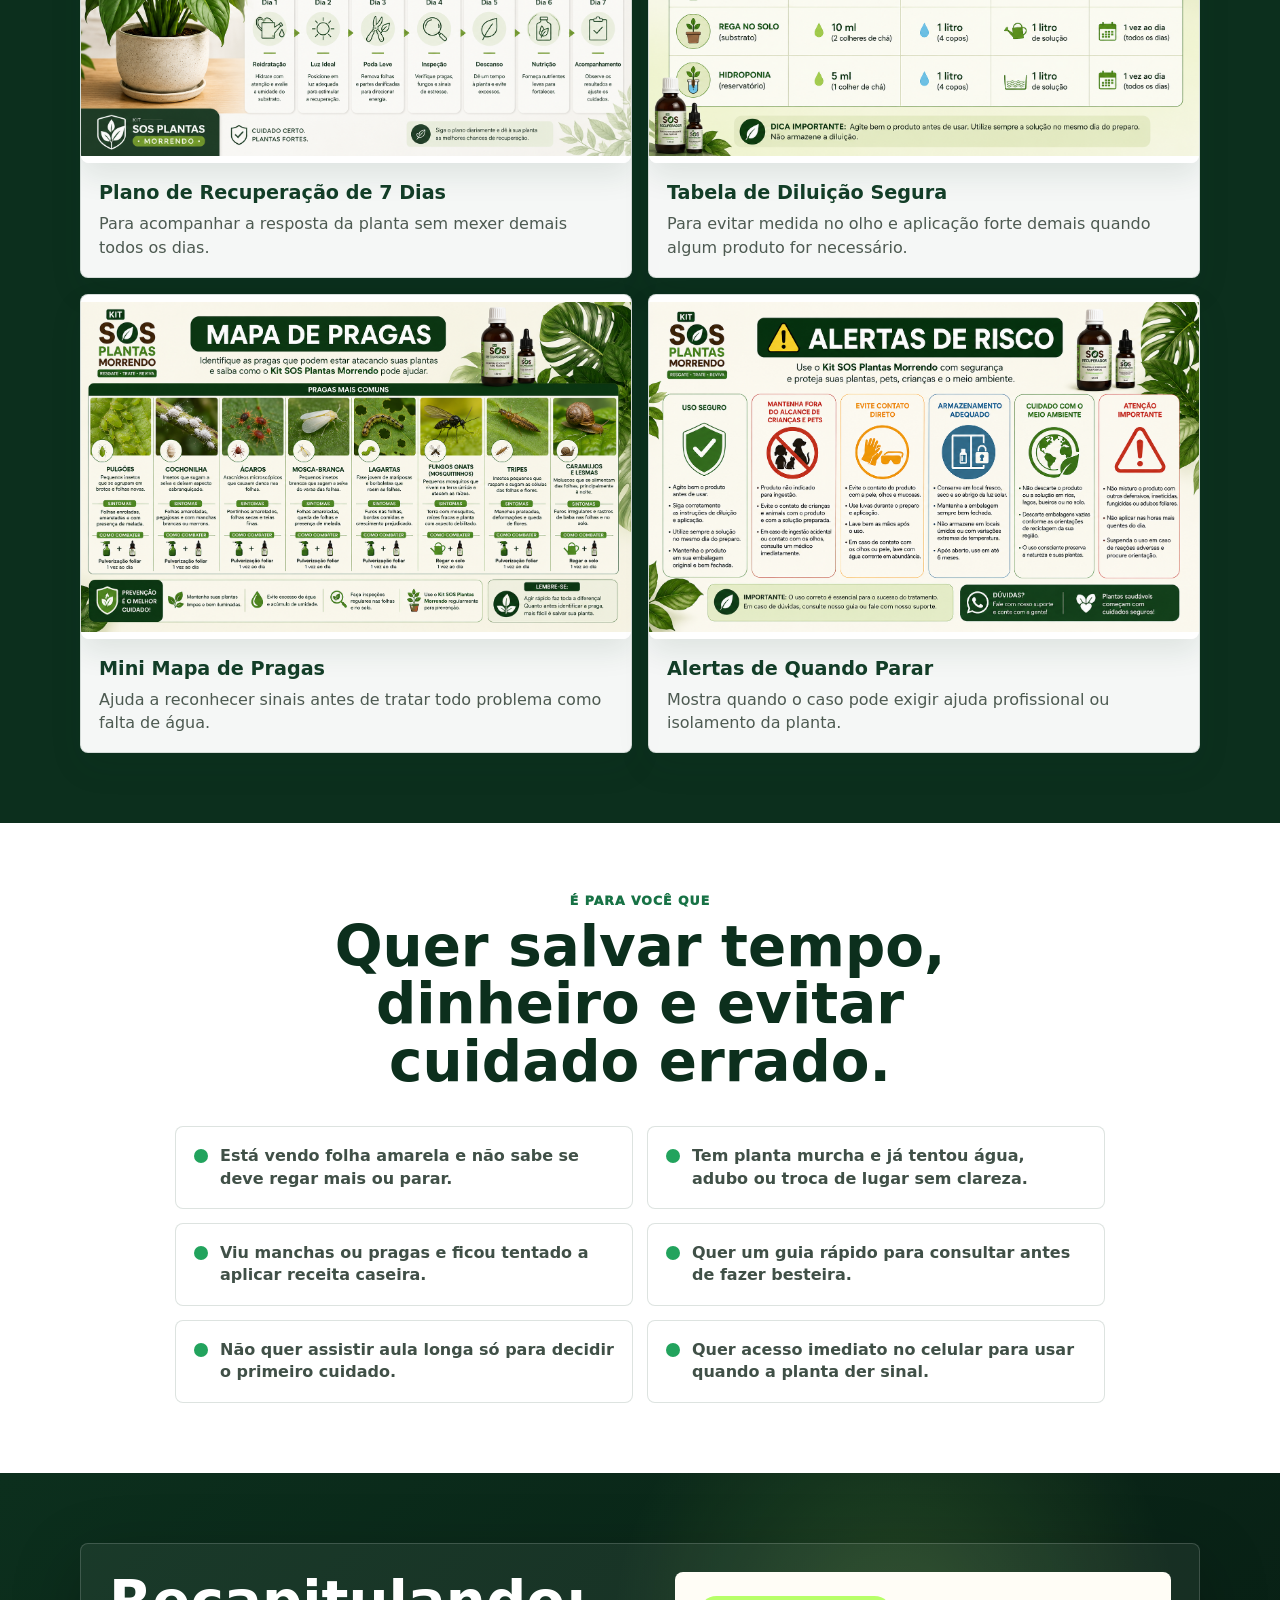
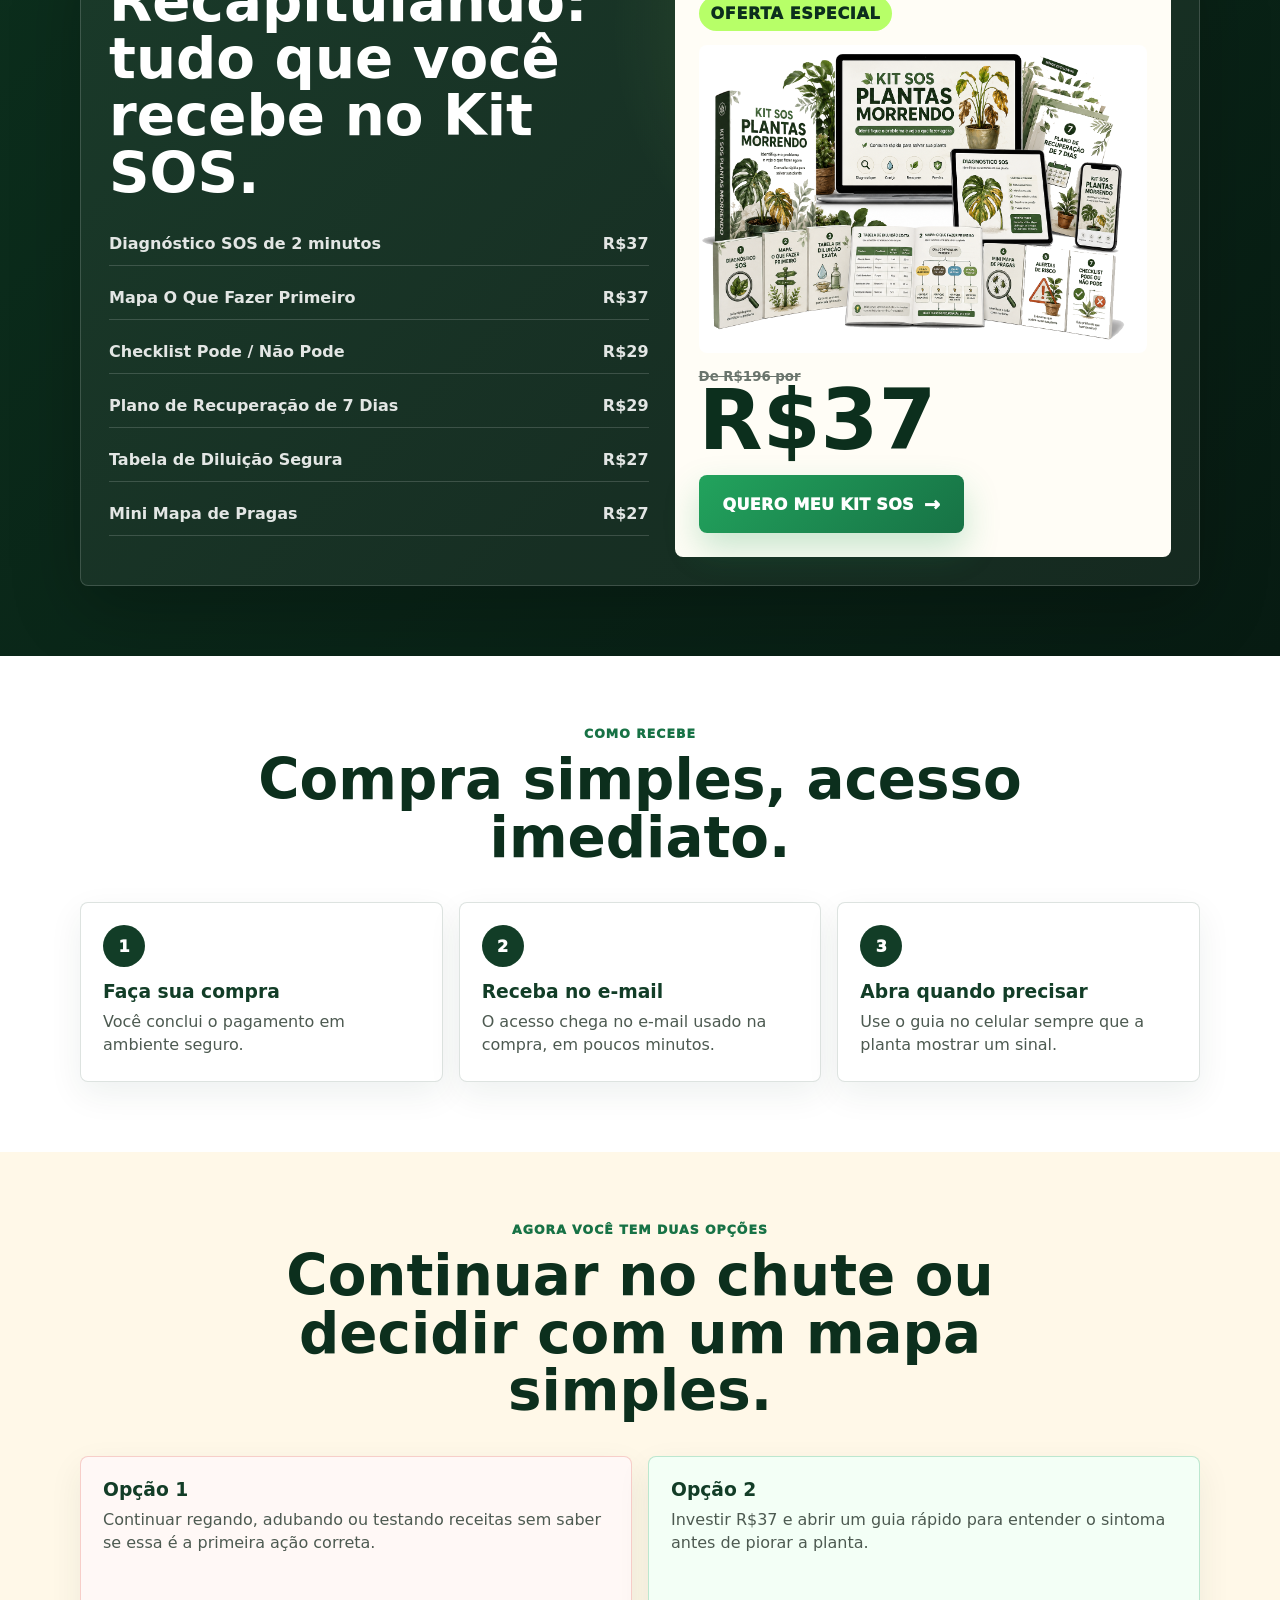
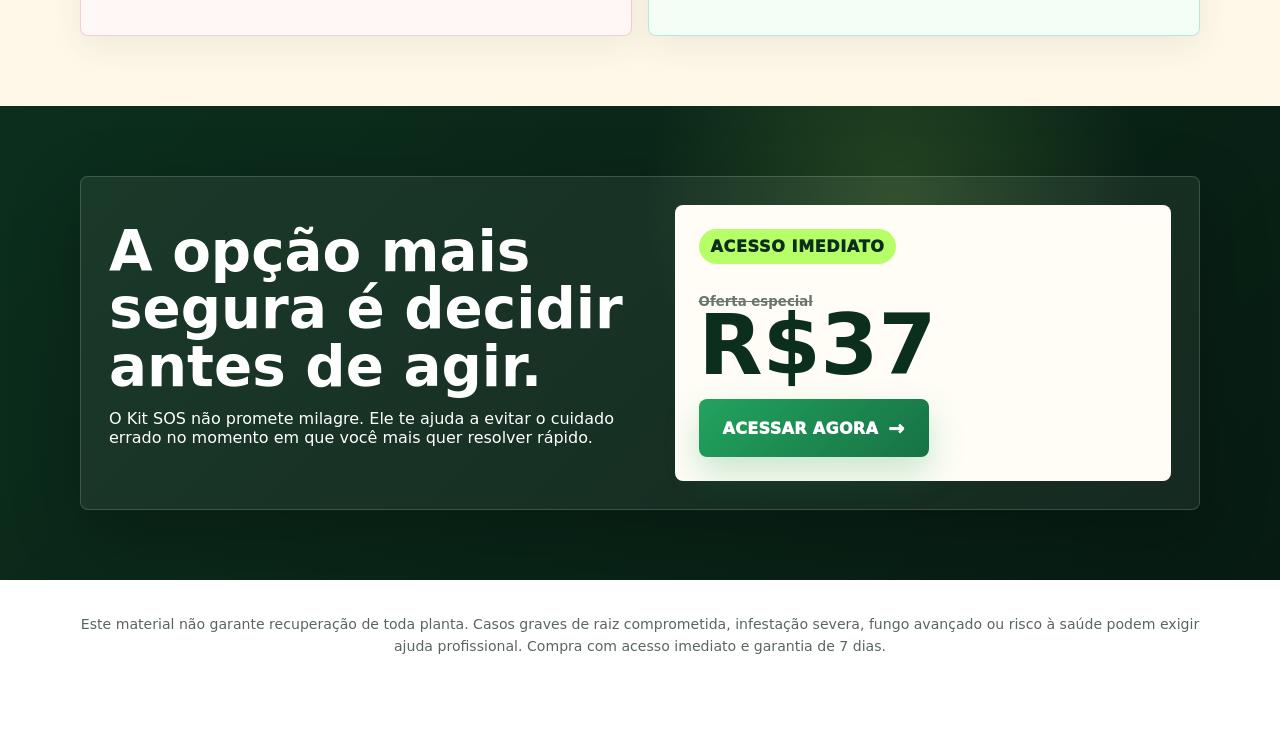
==== commit 06006d88: "Replace Kit SOS landing with MVT page" ====
--- a/index.html
+++ b/index.html
@@ -1,290 +1,1382 @@
-<!DOCTYPE html>
+<!doctype html>
 <html lang="pt-BR">
 <head>
-    <meta charset="UTF-8">
-    <meta name="viewport" content="width=device-width, initial-scale=1.0">
-    <title>Kit SOS Plantas Morrendo</title>
-    <link rel="stylesheet" href="vendas.css?v=20260604-cro3">
-    <link href="https://fonts.googleapis.com/css2?family=Inter:wght@400;600;700;800;900&display=swap" rel="stylesheet">
-    <script src="tracking.js?v=20260604-capi5"></script>
+  <meta charset="utf-8" />
+  <meta name="viewport" content="width=device-width, initial-scale=1" />
+  <title>Kit SOS Plantas Morrendo | Diagnóstico SOS de 2 minutos</title>
+  <meta name="description" content="Descubra o primeiro cuidado antes de piorar sua planta." />
+  <style>
+    :root {
+      --green-950: #0c2f1d;
+      --green-900: #123d27;
+      --green-700: #177245;
+      --green-500: #22a35d;
+      --lime: #b7ff68;
+      --cream: #fff8e8;
+      --paper: #fffdf6;
+      --sand: #eadcc4;
+      --red: #d9362b;
+      --yellow: #f7c948;
+      --ink: #18231b;
+      --muted: #657166;
+      --line: rgba(12, 47, 29, .16);
+      --shadow: 0 22px 70px rgba(12, 47, 29, .16);
+      --radius: 8px;
+      font-family: Inter, ui-sans-serif, system-ui, -apple-system, BlinkMacSystemFont, "Segoe UI", sans-serif;
+    }
+
+    * { box-sizing: border-box; }
+    html { scroll-behavior: smooth; }
+    body {
+      margin: 0;
+      color: var(--ink);
+      background: var(--paper);
+    }
+
+    a { color: inherit; text-decoration: none; }
+    button { font: inherit; }
+    img { max-width: 100%; display: block; }
+
+    .ticker {
+      overflow: hidden;
+      background: var(--red);
+      color: #fff;
+      font-size: .9rem;
+      font-weight: 950;
+      text-transform: uppercase;
+      letter-spacing: .03em;
+      white-space: nowrap;
+    }
+
+    .ticker-track {
+      display: inline-flex;
+      gap: 46px;
+      min-width: 200%;
+      padding: 12px 0;
+      animation: ticker 25s linear infinite;
+    }
+
+    .ticker span { padding-left: 42px; }
+
+    @keyframes ticker {
+      from { transform: translateX(0); }
+      to { transform: translateX(-50%); }
+    }
+
+    .wrap {
+      width: min(1120px, calc(100% - 32px));
+      margin: 0 auto;
+    }
+
+    .hero {
+      overflow: hidden;
+      background:
+        radial-gradient(circle at 78% 18%, rgba(183, 255, 104, .20), transparent 28%),
+        linear-gradient(135deg, #eef8e9 0%, #fff9ec 45%, #f4efe3 100%);
+      padding: 34px 0 54px;
+    }
+
+    .hero-grid {
+      display: grid;
+      grid-template-columns: 1fr;
+      gap: 24px;
+      align-items: center;
+      justify-items: center;
+      text-align: center;
+    }
+
+    .hero-copy,
+    .hero-action {
+      width: min(820px, 100%);
+    }
+
+    .eyebrow {
+      display: inline-flex;
+      align-items: center;
+      gap: 10px;
+      padding: 10px 14px;
+      border-radius: 999px;
+      color: var(--green-900);
+      border: 1px solid rgba(18, 61, 39, .22);
+      background: rgba(255, 255, 255, .74);
+      font-weight: 950;
+      text-transform: uppercase;
+      letter-spacing: .04em;
+      font-size: .8rem;
+    }
+
+    h1, h2, h3, p { margin-top: 0; }
+
+    h1 {
+      margin: 18px 0 18px;
+      max-width: 820px;
+      font-size: clamp(2.45rem, 6vw, 5rem);
+      line-height: .96;
+      letter-spacing: 0;
+      color: var(--green-950);
+    }
+
+    .highlight {
+      display: inline;
+      background: linear-gradient(transparent 58%, rgba(183, 255, 104, .72) 58%);
+    }
+
+    .hero-lead {
+      color: #3d4a40;
+      font-size: clamp(1.05rem, 2.2vw, 1.35rem);
+      line-height: 1.48;
+      max-width: 720px;
+      margin: 0 auto 22px;
+    }
+
+    .hero-question {
+      border: 1px solid rgba(18, 61, 39, .16);
+      border-radius: var(--radius);
+      background: rgba(255, 255, 255, .78);
+      box-shadow: 0 14px 44px rgba(18, 61, 39, .10);
+      padding: 18px;
+      margin-bottom: 22px;
+    }
+
+    .hero-question strong {
+      display: block;
+      color: var(--green-900);
+      margin-bottom: 10px;
+      text-transform: uppercase;
+      font-size: .86rem;
+      letter-spacing: .05em;
+    }
+
+    .diagnostic-tabs {
+      display: grid;
+      grid-template-columns: repeat(2, 1fr);
+      gap: 10px;
+      margin-bottom: 12px;
+    }
+
+    .diagnostic-tabs button {
+      min-height: 48px;
+      border: 1px solid rgba(18, 61, 39, .18);
+      border-radius: var(--radius);
+      background: #fff;
+      color: var(--green-900);
+      font-weight: 900;
+      cursor: pointer;
+      transition: transform .18s ease, background .18s ease, color .18s ease;
+    }
+
+    .diagnostic-tabs button:hover { transform: translateY(-2px); }
+    .diagnostic-tabs button.active {
+      background: var(--green-900);
+      color: #fff;
+    }
+
+    .diagnostic-answer {
+      margin: 0;
+      color: #435148;
+      line-height: 1.45;
+      font-weight: 650;
+    }
+
+    .mobile-diagnostic-answer {
+      display: none;
+    }
+
+    .cta-row {
+      display: flex;
+      align-items: center;
+      justify-content: center;
+      gap: 14px;
+      flex-wrap: wrap;
+    }
+
+    .btn {
+      position: relative;
+      isolation: isolate;
+      overflow: hidden;
+      display: inline-flex;
+      align-items: center;
+      justify-content: center;
+      gap: 10px;
+      min-height: 58px;
+      padding: 0 24px;
+      border: 0;
+      border-radius: var(--radius);
+      background: linear-gradient(135deg, var(--green-500), var(--green-700));
+      color: #fff;
+      font-weight: 1000;
+      text-transform: uppercase;
+      letter-spacing: .02em;
+      box-shadow: 0 16px 34px rgba(34, 163, 93, .25);
+      cursor: pointer;
+      transform: translateY(0);
+      transition:
+        transform .18s ease,
+        filter .18s ease,
+        box-shadow .18s ease;
+      animation: ctaPulse 2.8s ease-in-out infinite;
+    }
+
+    .btn::before {
+      content: "";
+      position: absolute;
+      inset: -35% -55%;
+      z-index: 0;
+      background: linear-gradient(
+        105deg,
+        transparent 35%,
+        rgba(255, 255, 255, .18) 46%,
+        rgba(255, 255, 255, .42) 50%,
+        rgba(255, 255, 255, .18) 54%,
+        transparent 65%
+      );
+      transform: translateX(-80%) rotate(8deg);
+      animation: ctaShine 3.4s linear infinite;
+      pointer-events: none;
+    }
+
+    .btn::after {
+      content: "→";
+      position: relative;
+      z-index: 1;
+      font-size: 1.2em;
+      line-height: 1;
+      transform: translateX(0);
+      transition: transform .18s ease;
+    }
+
+    .btn:hover {
+      filter: brightness(1.06);
+      transform: translateY(-2px);
+      box-shadow: 0 22px 42px rgba(34, 163, 93, .34);
+    }
+
+    .btn:hover::after {
+      transform: translateX(4px);
+    }
+
+    .btn:active {
+      transform: translateY(0) scale(.98);
+      box-shadow: 0 12px 24px rgba(34, 163, 93, .24);
+    }
+
+    @keyframes ctaPulse {
+      0%, 100% {
+        box-shadow: 0 16px 34px rgba(34, 163, 93, .25);
+      }
+      50% {
+        box-shadow: 0 18px 42px rgba(183, 255, 104, .32);
+      }
+    }
+
+    @keyframes ctaShine {
+      0% { transform: translateX(-85%) rotate(8deg); }
+      48%, 100% { transform: translateX(85%) rotate(8deg); }
+    }
+
+    @media (prefers-reduced-motion: reduce) {
+      .btn,
+      .btn::before {
+        animation: none;
+      }
+    }
+
+    .price-pill {
+      display: inline-flex;
+      align-items: center;
+      gap: 8px;
+      min-height: 58px;
+      padding: 0 18px;
+      border: 1px solid rgba(18, 61, 39, .16);
+      border-radius: var(--radius);
+      background: #fff;
+      color: var(--green-900);
+      font-weight: 950;
+    }
+
+    .price-pill span {
+      font-size: 1.9rem;
+      line-height: 1;
+    }
+
+    .trust-line {
+      display: flex;
+      gap: 8px;
+      flex-wrap: wrap;
+      justify-content: center;
+      margin-top: 14px;
+      color: #5a675e;
+      font-weight: 780;
+      font-size: .95rem;
+    }
+
+    .hero-visual {
+      position: relative;
+      width: min(940px, 100%);
+      display: grid;
+      place-items: center;
+    }
+
+    .mockup-placeholder {
+      width: 100%;
+      border-radius: var(--radius);
+      overflow: hidden;
+      filter: drop-shadow(0 28px 46px rgba(12, 47, 29, .24));
+    }
+
+    .hero-mockup-img {
+      width: 100%;
+      height: auto;
+      display: block;
+    }
+
+    .floating-chip {
+      position: absolute;
+      width: min(220px, 42vw);
+      padding: 14px;
+      border-radius: var(--radius);
+      background: rgba(255, 255, 255, .94);
+      border: 1px solid rgba(18, 61, 39, .14);
+      box-shadow: 0 14px 40px rgba(18, 61, 39, .12);
+      color: var(--green-900);
+      font-weight: 900;
+      line-height: 1.2;
+    }
+
+    .chip-1 { top: 36px; left: 0; }
+    .chip-2 { top: 90px; right: 0; }
+    .chip-3 { bottom: 68px; left: 20px; }
+    .chip-4 { bottom: 28px; right: 12px; }
+
+    section { padding: 70px 0; }
+
+    .section-head {
+      text-align: center;
+      max-width: 780px;
+      margin: 0 auto 36px;
+    }
+
+    .tag {
+      color: var(--green-700);
+      text-transform: uppercase;
+      font-weight: 1000;
+      letter-spacing: .08em;
+      font-size: .78rem;
+      margin-bottom: 10px;
+    }
+
+    h2 {
+      font-size: clamp(2rem, 4.4vw, 4rem);
+      line-height: 1.02;
+      letter-spacing: 0;
+      color: var(--green-950);
+      margin-bottom: 14px;
+    }
+
+    .section-head p {
+      color: #4d5b52;
+      line-height: 1.55;
+      font-size: 1.08rem;
+    }
+
+    .proof {
+      background: #fff;
+    }
+
+    .proof-grid {
+      display: grid;
+      grid-template-columns: repeat(3, 1fr);
+      gap: 16px;
+    }
+
+    .image-placeholder,
+    .mini-placeholder {
+      display: grid;
+      place-items: center;
+      min-height: 220px;
+      border: 2px dashed rgba(18, 61, 39, .28);
+      border-radius: var(--radius);
+      background: #f8fbf3;
+      color: var(--green-900);
+      text-align: center;
+      padding: 18px;
+      font-weight: 950;
+      line-height: 1.25;
+    }
+
+    .image-placeholder.has-image,
+    .mini-placeholder.has-image {
+      min-height: 0;
+      padding: 0;
+      border: 0;
+      overflow: hidden;
+      background: #fff;
+      box-shadow: 0 12px 30px rgba(18, 61, 39, .10);
+    }
+
+    .image-placeholder.has-image {
+      aspect-ratio: 16 / 10;
+    }
+
+    .mini-placeholder.has-image {
+      aspect-ratio: 16 / 10;
+    }
+
+    .image-placeholder.has-image img,
+    .mini-placeholder.has-image img {
+      width: 100%;
+      height: 100%;
+      object-fit: contain;
+      display: block;
+      background: #fff;
+    }
+
+    .mini-placeholder { min-height: 110px; }
+
+    .pain {
+      background:
+        linear-gradient(180deg, var(--cream), #fff);
+    }
+
+    .pain-grid {
+      display: grid;
+      grid-template-columns: .86fr 1.14fr;
+      gap: 28px;
+      align-items: start;
+    }
+
+    .pain-card {
+      border-radius: var(--radius);
+      background: var(--green-950);
+      color: #fff;
+      padding: 28px;
+      position: sticky;
+      top: 22px;
+    }
+
+    .pain-card h2 { color: #fff; }
+    .pain-card p {
+      color: rgba(255, 255, 255, .82);
+      line-height: 1.55;
+    }
+
+    .thoughts {
+      display: grid;
+      gap: 12px;
+    }
+
+    .thought {
+      border: 1px solid rgba(18, 61, 39, .14);
+      border-radius: var(--radius);
+      background: #fff;
+      padding: 20px;
+      box-shadow: 0 12px 36px rgba(18, 61, 39, .08);
+    }
+
+    .thought strong {
+      display: block;
+      color: var(--green-900);
+      margin-bottom: 6px;
+      font-size: 1.1rem;
+    }
+
+    .thought p {
+      margin: 0;
+      color: #4b584f;
+      line-height: 1.45;
+    }
+
+    .yes-block {
+      background: var(--green-900);
+      color: #fff;
+      text-align: center;
+    }
+
+    .yes-block h2 { color: #fff; }
+    .yes-block p {
+      color: rgba(255, 255, 255, .84);
+      max-width: 760px;
+      margin: 0 auto 24px;
+      line-height: 1.55;
+      font-size: 1.1rem;
+    }
+
+    .benefits {
+      background: #fff;
+    }
+
+    .benefit-grid,
+    .deliver-grid {
+      display: grid;
+      grid-template-columns: repeat(3, 1fr);
+      gap: 16px;
+    }
+
+    .benefit,
+    .deliver,
+    .bonus {
+      border: 1px solid rgba(18, 61, 39, .14);
+      border-radius: var(--radius);
+      background: #fff;
+      box-shadow: 0 14px 34px rgba(18, 61, 39, .08);
+      overflow: hidden;
+    }
+
+    .benefit .body,
+    .deliver .body,
+    .bonus .body {
+      padding: 18px;
+    }
+
+    .benefit h3,
+    .deliver h3,
+    .bonus h3 {
+      color: var(--green-900);
+      margin-bottom: 8px;
+      font-size: 1.2rem;
+    }
+
+    .benefit p,
+    .deliver p,
+    .bonus p {
+      color: #4d5a51;
+      line-height: 1.45;
+      margin: 0;
+    }
+
+    .deliverables {
+      background: linear-gradient(180deg, #f5fbf1, #fff);
+    }
+
+    .more {
+      background: var(--green-950);
+      color: #fff;
+    }
+
+    .more h2 { color: #fff; }
+    .more .section-head p { color: rgba(255, 255, 255, .82); }
+
+    .bonus-grid {
+      display: grid;
+      grid-template-columns: repeat(2, 1fr);
+      gap: 16px;
+    }
+
+    .bonus {
+      background: rgba(255, 255, 255, .96);
+    }
+
+    .who {
+      background: #fff;
+    }
+
+    .who-list {
+      display: grid;
+      grid-template-columns: repeat(2, 1fr);
+      gap: 14px;
+      max-width: 930px;
+      margin: 0 auto;
+    }
+
+    .who-item {
+      display: flex;
+      gap: 12px;
+      align-items: flex-start;
+      border: 1px solid rgba(18, 61, 39, .14);
+      border-radius: var(--radius);
+      padding: 18px;
+      background: #fff;
+      color: #405047;
+      font-weight: 760;
+      line-height: 1.4;
+    }
+
+    .who-item::before {
+      content: "";
+      width: 14px;
+      height: 14px;
+      border-radius: 50%;
+      background: var(--green-500);
+      margin-top: 4px;
+      flex: 0 0 auto;
+    }
+
+    .offer {
+      background:
+        radial-gradient(circle at 70% 20%, rgba(183, 255, 104, .16), transparent 26%),
+        linear-gradient(135deg, var(--green-950), #071b12);
+      color: #fff;
+    }
+
+    .offer-box {
+      display: grid;
+      grid-template-columns: 1fr .92fr;
+      gap: 26px;
+      align-items: center;
+      border: 1px solid rgba(255, 255, 255, .16);
+      border-radius: var(--radius);
+      background: rgba(255, 255, 255, .06);
+      padding: 28px;
+      box-shadow: 0 22px 70px rgba(0, 0, 0, .24);
+    }
+
+    .offer h2 { color: #fff; }
+
+    .value-stack {
+      display: grid;
+      gap: 10px;
+      margin: 20px 0;
+    }
+
+    .value-row {
+      display: grid;
+      grid-template-columns: 1fr auto;
+      gap: 12px;
+      padding: 12px 0;
+      border-bottom: 1px solid rgba(255, 255, 255, .16);
+      color: rgba(255, 255, 255, .88);
+      font-weight: 780;
+    }
+
+    .offer-card {
+      background: var(--paper);
+      color: var(--ink);
+      border-radius: var(--radius);
+      padding: 24px;
+    }
+
+    .offer-card .image-placeholder.has-image {
+      aspect-ratio: 1511 / 1041;
+      background: transparent;
+      box-shadow: none;
+    }
+
+    .approved {
+      display: inline-flex;
+      align-items: center;
+      padding: 8px 12px;
+      border-radius: 999px;
+      background: var(--lime);
+      color: var(--green-950);
+      text-transform: uppercase;
+      font-weight: 1000;
+      letter-spacing: .04em;
+      margin-bottom: 14px;
+    }
+
+    .price {
+      color: var(--green-950);
+      margin: 16px 0;
+    }
+
+    .price small {
+      display: block;
+      color: #6a756d;
+      font-weight: 850;
+      text-decoration: line-through;
+    }
+
+    .price strong {
+      display: block;
+      font-size: clamp(3rem, 8vw, 5.2rem);
+      line-height: .9;
+    }
+
+    .access {
+      background: #fff;
+    }
+
+    .access-grid,
+    .choice-grid {
+      display: grid;
+      grid-template-columns: repeat(3, 1fr);
+      gap: 16px;
+    }
+
+    .access-card,
+    .choice-card {
+      border: 1px solid rgba(18, 61, 39, .14);
+      border-radius: var(--radius);
+      background: #fff;
+      padding: 22px;
+      min-height: 180px;
+      box-shadow: 0 12px 34px rgba(18, 61, 39, .07);
+    }
+
+    .access-card .num {
+      display: grid;
+      width: 42px;
+      height: 42px;
+      place-items: center;
+      border-radius: 50%;
+      background: var(--green-900);
+      color: #fff;
+      font-weight: 1000;
+      margin-bottom: 14px;
+    }
+
+    .access-card h3,
+    .choice-card h3 {
+      color: var(--green-900);
+      margin-bottom: 8px;
+    }
+
+    .access-card p,
+    .choice-card p {
+      color: #4d5a51;
+      line-height: 1.45;
+      margin: 0;
+    }
+
+    .choices {
+      background: var(--cream);
+    }
+
+    .choice-grid {
+      grid-template-columns: repeat(2, 1fr);
+    }
+
+    .choice-card.bad {
+      border-color: rgba(217, 54, 43, .22);
+      background: #fff8f6;
+    }
+
+    .choice-card.good {
+      border-color: rgba(34, 163, 93, .26);
+      background: #f3fff6;
+    }
+
+    .footer-note {
+      padding: 34px 0 92px;
+      color: #59665e;
+      background: #fff;
+      font-size: .88rem;
+      line-height: 1.5;
+      text-align: center;
+    }
+
+    .sticky {
+      position: fixed;
+      z-index: 20;
+      left: 50%;
+      bottom: 14px;
+      width: min(760px, calc(100% - 24px));
+      transform: translateX(-50%);
+      display: grid;
+      grid-template-columns: 1fr auto;
+      gap: 14px;
+      align-items: center;
+      padding: 12px;
+      border: 1px solid rgba(18, 61, 39, .16);
+      border-radius: var(--radius);
+      background: rgba(255, 255, 255, .94);
+      box-shadow: 0 18px 48px rgba(12, 47, 29, .18);
+      backdrop-filter: blur(10px);
+    }
+
+    .sticky strong {
+      display: block;
+      color: var(--green-900);
+      margin-bottom: 2px;
+    }
+
+    .sticky small {
+      color: #5d695f;
+      font-weight: 760;
+    }
+
+    .sticky .btn { min-height: 48px; padding: 0 18px; }
+
+    .purchase-pop {
+      position: fixed;
+      z-index: 21;
+      left: 18px;
+      bottom: 102px;
+      width: min(360px, calc(100% - 36px));
+      display: grid;
+      grid-template-columns: 46px 1fr auto;
+      gap: 12px;
+      align-items: center;
+      padding: 12px;
+      border: 1px solid rgba(18, 61, 39, .14);
+      border-radius: var(--radius);
+      background: rgba(255, 255, 255, .96);
+      box-shadow: 0 18px 48px rgba(12, 47, 29, .18);
+      backdrop-filter: blur(12px);
+      transform: translateY(18px);
+      opacity: 0;
+      pointer-events: none;
+      transition: transform .28s ease, opacity .28s ease;
+    }
+
+    .purchase-pop.show {
+      transform: translateY(0);
+      opacity: 1;
+      pointer-events: auto;
+    }
+
+    .purchase-icon {
+      display: grid;
+      place-items: center;
+      width: 46px;
+      height: 46px;
+      border-radius: 50%;
+      background: linear-gradient(135deg, var(--green-500), var(--green-700));
+      color: #fff;
+      font-weight: 1000;
+      box-shadow: 0 10px 24px rgba(34, 163, 93, .24);
+    }
+
+    .purchase-copy strong {
+      display: block;
+      color: var(--green-950);
+      line-height: 1.15;
+      margin-bottom: 3px;
+    }
+
+    .purchase-copy span {
+      display: block;
+      color: #5c685f;
+      font-size: .88rem;
+      font-weight: 750;
+      line-height: 1.25;
+    }
+
+    .purchase-close {
+      width: 30px;
+      height: 30px;
+      border: 0;
+      border-radius: 50%;
+      background: #eef5ea;
+      color: var(--green-900);
+      cursor: pointer;
+      font-weight: 1000;
+    }
+
+    @media (max-width: 940px) {
+      .pain-grid,
+      .offer-box {
+        grid-template-columns: 1fr;
+      }
+
+      .proof-grid,
+      .benefit-grid,
+      .deliver-grid,
+      .access-grid {
+        grid-template-columns: 1fr;
+      }
+    }
+
+    @media (max-width: 680px) {
+      .wrap { width: min(100% - 22px, 1120px); }
+      .hero { padding-top: 26px; }
+      h1 { font-size: clamp(2.5rem, 12vw, 4.1rem); }
+      .diagnostic-tabs,
+      .bonus-grid,
+      .who-list,
+      .choice-grid {
+        grid-template-columns: 1fr;
+      }
+      .diagnostic-tabs {
+        margin-bottom: 0;
+      }
+      .diagnostic-answer {
+        display: none;
+      }
+      .mobile-diagnostic-answer {
+        display: none;
+        margin: -2px 0 4px;
+        padding: 12px;
+        border: 1px solid rgba(18, 61, 39, .12);
+        border-radius: var(--radius);
+        background: #f6fbf2;
+        color: #435148;
+        line-height: 1.45;
+        font-weight: 650;
+        text-align: left;
+      }
+      .mobile-diagnostic-answer.active {
+        display: block;
+      }
+      .cta-row { display: grid; }
+      .btn, .price-pill { width: 100%; }
+      .mockup-placeholder {
+        width: min(100%, 420px);
+      }
+      .floating-chip {
+        position: absolute;
+        width: min(168px, 45vw);
+        padding: 10px;
+        font-size: .78rem;
+      }
+      .chip-1 { top: 24px; left: 0; }
+      .chip-2 { top: 78px; right: 0; }
+      .chip-3 { bottom: 86px; left: 4px; }
+      .chip-4 { bottom: 28px; right: 0; }
+      section { padding: 54px 0; }
+      .sticky { grid-template-columns: 1fr; }
+      .purchase-pop {
+        left: 12px;
+        bottom: 142px;
+        width: calc(100% - 24px);
+      }
+    }
+  </style>
+    <script src="tracking.js?v=20260609-mvt1"></script>
 </head>
 <body>
-    <div class="top-alert-banner">
-        Sua planta está murchando, amarelando ou com manchas? Pare de tentar no chute antes de piorar.
-    </div>
-
-    <header class="hero">
-        <div class="container">
-            <div class="hero-sales">
-                <div class="hero-copy-block">
-                    <span class="hero-label">Primeiros socorros para plantas em risco</span>
-                    <h1 class="headline">Descubra o primeiro cuidado antes de perder sua planta de vez.</h1>
-                    <p class="subheadline">
-                        O Kit SOS Plantas Morrendo mostra como identificar sinais comuns e escolher a primeira ação com mais segurança, sem jogar mais água, adubo ou receita caseira no desespero.
-                    </p>
-                    <div class="symptom-chips" aria-label="Sintomas comuns">
-                        <span>Folha amarela</span>
-                        <span>Planta murcha</span>
-                        <span>Manchas</span>
-                        <span>Pragas</span>
-                    </div>
-                    <div class="checkout-clarity">
-                        <strong>Ao comprar agora:</strong>
-                        <span>voce recebe acesso imediato ao Kit SOS, com mapas e checklists para decidir o primeiro cuidado sem piorar a planta.</span>
-                    </div>
-                    <div class="hero-actions single-cta">
-                        <a href="https://pay.hotmart.com/I105969372T?checkoutMode=10" class="btn-primary pulse-animation" data-checkout-source="hero">
-                            Acessar o Kit SOS por R$ 47
-                        </a>
-                        <p class="btn-subtext">Pix ou cartao. Acesso imediato. Garantia de 7 dias pela Hotmart.</p>
-                    </div>
-                </div>
-
-                <div class="hero-product-panel">
-                    <div class="mockup-stage">
-                        <img src="assets/kit-mockup-novo.jpg" alt="Mockup do Kit SOS Plantas Morrendo" class="hero-kit-img">
-                        <div class="price-tag">
-                            <span>Hoje</span>
-                            <strong>R$ 47</strong>
-                        </div>
-                    </div>
-                    <div class="hero-proof-grid">
-                        <div><strong>Mapa SOS</strong><span>Sintoma → primeira ação</span></div>
-                        <div><strong>Checklists</strong><span>Para evitar excesso de água e adubo</span></div>
-                        <div><strong>Acesso rápido</strong><span>Abra no celular quando precisar</span></div>
-                    </div>
-                </div>
-            </div>
-
-            <div class="danger-strip" aria-label="Erros comuns">
-                <span>Evite água demais</span>
-                <span>Evite adubo no susto</span>
-                <span>Evite mistura forte sem diagnóstico</span>
-            </div>
+  <div class="ticker">
+    <div class="ticker-track">
+      <span>Oferta especial: Kit SOS por R$37 hoje</span>
+      <span>Antes de regar, adubar ou borrifar receita, descubra o primeiro cuidado</span>
+      <span>Acesso imediato e garantia de 7 dias</span>
+      <span>Oferta especial: Kit SOS por R$37 hoje</span>
+      <span>Antes de regar, adubar ou borrifar receita, descubra o primeiro cuidado</span>
+      <span>Acesso imediato e garantia de 7 dias</span>
+    </div>
+  </div>
+
+  <header class="hero">
+    <div class="wrap hero-grid">
+      <div class="hero-copy">
+        <span class="eyebrow">Kit SOS Plantas Morrendo</span>
+        <h1>Antes de tentar salvar no impulso, <span class="highlight">descubra o primeiro cuidado</span>.</h1>
+      </div>
+
+      <div class="hero-visual">
+        <div class="mockup-placeholder">
+          <img class="hero-mockup-img" src="assets/kit-sos-hero-mockup-transparent.png" alt="Mockup do Kit SOS Plantas Morrendo com celular, páginas do diagnóstico e materiais de apoio" />
         </div>
-        <div class="triangle-divider"></div>
-    </header>
-
-    <section class="decision-section">
-        <div class="container">
-            <p class="section-eyebrow">O que o Kit SOS resolve</p>
-            <h2 class="section-title">Ele transforma desespero em uma decisão simples de primeiros socorros.</h2>
-            <div class="diagnostic-flow">
-                <div class="flow-step">
-                    <span>01</span>
-                    <h3>Olhe o sintoma</h3>
-                    <p>Folha amarela, seca, murcha, manchada, com pontinhos ou pragas.</p>
-                </div>
-                <div class="flow-arrow">→</div>
-                <div class="flow-step">
-                    <span>02</span>
-                    <h3>Evite a reação errada</h3>
-                    <p>Não regue, adube, troque de vaso ou borrife receita antes de entender o sinal.</p>
-                </div>
-                <div class="flow-arrow">→</div>
-                <div class="flow-step highlighted">
-                    <span>03</span>
-                    <h3>Escolha a primeira ação</h3>
-                    <p>Use o mapa do Kit SOS para decidir o cuidado inicial com menos chute.</p>
-                </div>
-            </div>
+      </div>
+
+      <div class="hero-action">
+        <p class="hero-lead">
+          Um diagnóstico visual de 2 minutos para decidir se sua planta precisa de água,
+          secagem, controle de praga, troca de manejo ou apenas parar de mexer.
+        </p>
+
+        <div class="hero-question">
+          <strong>Qual sinal você está vendo agora?</strong>
+          <div class="diagnostic-tabs">
+            <button class="active" type="button" data-signal="yellow">Folha amarela</button>
+            <p class="mobile-diagnostic-answer active" data-mobile-answer="yellow"></p>
+            <button type="button" data-signal="wilted">Planta murcha</button>
+            <p class="mobile-diagnostic-answer" data-mobile-answer="wilted"></p>
+            <button type="button" data-signal="spots">Manchas</button>
+            <p class="mobile-diagnostic-answer" data-mobile-answer="spots"></p>
+            <button type="button" data-signal="pests">Pragas</button>
+            <p class="mobile-diagnostic-answer" data-mobile-answer="pests"></p>
+          </div>
+          <p class="diagnostic-answer" id="diagnostic-answer">
+            Folha amarela pode ser excesso de água, falta de luz, praga ou estresse. O erro é regar de novo antes de checar.
+          </p>
         </div>
-    </section>
-
-    <section class="mistakes-section">
-        <div class="container">
-            <p class="section-eyebrow">O que mais faz a planta piorar</p>
-            <h2 class="section-title">Três tentativas comuns que parecem cuidado, mas podem virar prejuízo.</h2>
-            <div class="mistake-grid">
-                <div class="mistake-card">
-                    <h3>Água demais</h3>
-                    <p>Quando a folha murcha, muita gente rega de novo. Se a raiz já está sofrendo, isso pode piorar.</p>
-                </div>
-                <div class="mistake-card">
-                    <h3>Adubo no susto</h3>
-                    <p>Adubar uma planta frágil pode estressar ainda mais se o problema real for praga, raiz ou excesso.</p>
-                </div>
-                <div class="mistake-card">
-                    <h3>Receita caseira forte</h3>
-                    <p>Mistura no olho pode manchar, ressecar ou sufocar folhas que já estavam sensíveis.</p>
-                </div>
-            </div>
+
+        <div class="cta-row">
+          <a class="btn checkout-link" href="https://pay.hotmart.com/I105969372T?checkoutMode=10" data-checkout-source="hero">Quero meu Kit SOS</a>
+          <div class="price-pill">Hoje por <span>R$37</span></div>
         </div>
-    </section>
-
-    <section class="trust-bridge-section">
-        <div class="container">
-            <p class="section-eyebrow">Veja por dentro</p>
-            <h2 class="section-title">Um kit de consulta simples para decidir o primeiro cuidado antes de agir no susto.</h2>
-
-            <div class="trust-proof-grid">
-                <div>
-                    <strong>Mapas por sintoma</strong>
-                    <span>Folha amarela, planta murcha, manchas e pragas com uma rota simples de observacao.</span>
-                </div>
-                <div>
-                    <strong>Checklists anti-erro</strong>
-                    <span>Veja o que evitar antes de jogar mais agua, adubo ou mistura caseira.</span>
-                </div>
-                <div>
-                    <strong>Acesso no celular</strong>
-                    <span>Consulte quando bater a duvida e siga uma decisao por etapa.</span>
-                </div>
-            </div>
-
-            <div class="proof-preview-panel">
-                <div class="proof-preview-copy">
-                    <span class="proof-kicker">O que voce vai usar</span>
-                    <h3>Abra o Kit SOS, encontre o sinal da sua planta e veja qual cuidado vem primeiro.</h3>
-                    <p>Em vez de tentar agua, adubo ou receita caseira no desespero, voce consulta os mapas e checklists para agir com mais calma.</p>
-                    <ul>
-                        <li>Identifique sinais visuais comuns.</li>
-                        <li>Evite cuidados que podem piorar a planta.</li>
-                        <li>Consulte pelo celular sempre que precisar.</li>
-                    </ul>
-                </div>
-                <div class="proof-preview-images" aria-label="Previa dos materiais">
-                    <img src="assets/entregavel-1.jpg" alt="Previa do mapa SOS por sintomas">
-                    <img src="assets/entregavel-2.jpg" alt="Previa do checklist de primeiros cuidados">
-                </div>
-            </div>
+        <div class="trust-line">
+          <span>Compra única</span>
+          <span>|</span>
+          <span>Acesso imediato</span>
+          <span>|</span>
+          <span>Garantia de 7 dias</span>
         </div>
-    </section>
-
-    <section class="for-you-section">
-        <div class="container">
-            <h2 class="section-title">O Kit SOS Plantas Morrendo é para você que...</h2>
-
-            <div class="for-you-grid">
-                <div class="for-you-list">
-                    <div class="for-you-item">
-                        <div class="emoji">1</div>
-                        <p>Vê folha amarela, seca, murcha ou com praga e não sabe qual cuidado fazer primeiro.</p>
-                    </div>
-                    <div class="for-you-item">
-                        <div class="emoji">2</div>
-                        <p>Já tentou água, adubo ou receita caseira e ficou com medo de piorar a planta.</p>
-                    </div>
-                    <div class="for-you-item">
-                        <div class="emoji">3</div>
-                        <p>Quer uma orientação simples antes de gastar com veneno, mudas novas ou fazer mais uma tentativa.</p>
-                    </div>
-                </div>
-
-                <div class="for-you-image">
-                    <img src="assets/bg.png" alt="Pessoa cuidando de planta" class="sad-person-img">
-                </div>
-            </div>
+      </div>
+    </div>
+  </header>
+
+  <section class="proof deliverables">
+    <div class="wrap">
+      <div class="section-head">
+        <div class="tag">Veja o que você vai receber</div>
+        <h2>O Kit SOS por dentro.</h2>
+        <p>Veja uma prévia dos materiais que ajudam você a decidir o primeiro cuidado com mais segurança.</p>
+      </div>
+      <div class="deliver-grid">
+        <article class="deliver">
+          <div class="mini-placeholder has-image">
+            <img src="assets/kit-sos-preview-diagnostico.png" alt="Página do Diagnóstico SOS" />
+          </div>
+          <div class="body">
+            <h3>Diagnóstico SOS de 2 minutos</h3>
+            <p>Uma sequência simples para observar sintoma, terra, luz, umidade e mudança recente.</p>
+          </div>
+        </article>
+        <article class="deliver">
+          <div class="mini-placeholder has-image">
+            <img src="assets/kit-sos-preview-mapa-acao.png" alt="Mapa de primeira ação do Kit SOS" />
+          </div>
+          <div class="body">
+            <h3>Mapa O Que Fazer Primeiro</h3>
+            <p>Mostra o primeiro caminho provável: regar, secar, isolar praga, ajustar manejo ou pausar.</p>
+          </div>
+        </article>
+        <article class="deliver">
+          <div class="mini-placeholder has-image">
+            <img src="assets/kit-sos-preview-checklist.png" alt="Checklist Pode e Não Pode do Kit SOS" />
+          </div>
+          <div class="body">
+            <h3>Checklist Pode / Não Pode</h3>
+            <p>Ajuda a evitar decisões que costumam piorar plantas já fragilizadas.</p>
+          </div>
+        </article>
+      </div>
+    </div>
+  </section>
+
+  <section class="pain">
+    <div class="wrap pain-grid">
+      <div class="pain-card">
+        <h2>Eu sei... dá vontade de agir rápido.</h2>
+        <p>
+          Quando a planta começa a amarelar, murchar ou manchar, o impulso é jogar água,
+          adubar, trocar de vaso ou buscar uma receita caseira.
+        </p>
+        <p>
+          Só que o cuidado errado pode atrasar a recuperação e piorar exatamente o problema que você queria resolver.
+        </p>
+      </div>
+      <div class="thoughts">
+        <div class="thought">
+          <strong>"Será que é falta de água?"</strong>
+          <p>Às vezes é o contrário: a raiz já está sofrendo com excesso de umidade.</p>
         </div>
-    </section>
-
-    <section class="product-section">
-        <div class="container text-center">
-            <div class="premium-problem-card">
-                <div class="problem-icon-wrapper pulse-animation">
-                    <svg xmlns="http://www.w3.org/2000/svg" width="32" height="32" viewBox="0 0 24 24" fill="none" stroke="currentColor" stroke-width="2" stroke-linecap="round" stroke-linejoin="round"><path d="M8.5 14.5A2.5 2.5 0 0 0 11 12c0-1.38-.5-2-1-3-1.072-2.143-.224-4.054 2-6 .5 2.5 2 4.9 4 6.5 2 1.6 3 3.5 3 5.5a7 7 0 1 1-14 0c0-1.153.433-2.294 1-3a2.5 2.5 0 0 0 2.5 2.5z"/></svg>
-                </div>
-                <div class="problem-content">
-                    <span class="problem-eyebrow">O erro caro</span>
-                    <h3>O cuidado errado pode acelerar o problema.</h3>
-                    <p>Água demais, adubo no susto, troca de vaso sem necessidade ou mistura forte podem piorar uma planta frágil. O kit não promete milagre: ele organiza a primeira decisão para você agir com mais critério.</p>
-                </div>
-            </div>
-
-            <div class="product-reveal">
-                <h1 class="product-logo">KIT SOS PLANTAS MORRENDO</h1>
-                <p class="product-subtitle">Kit de consulta para identificar sinais, escolher a primeira ação e evitar cuidados que podem piorar a planta.</p>
-                <img src="assets/kit-mockup-novo.jpg" alt="Kit SOS" class="product-hero-img" style="margin-bottom: 30px; width: 100%; max-width: 800px;">
-                <p style="font-size: 18px; color: var(--text-muted); max-width: 700px; margin: 0 auto;">Um material prático para abrir no celular quando bate a dúvida: regar, limpar, isolar, trocar de lugar, pausar ou aplicar algum cuidado caseiro.</p>
-            </div>
-
-            <h2 class="section-title" style="margin-top: 60px;">O que você recebe imediatamente</h2>
-            <div class="value-stack-card">
-                <div>
-                    <strong>1. Mapa SOS por sintoma</strong>
-                    <span>Veja se o primeiro passo e pausar, regar, limpar, isolar, trocar de lugar ou observar.</span>
-                </div>
-                <div>
-                    <strong>2. Checklist anti-erro</strong>
-                    <span>Evite excesso de agua, adubo no susto e mistura caseira forte em planta fragil.</span>
-                </div>
-                <div>
-                    <strong>3. Consulta rapida no celular</strong>
-                    <span>Abra quando bater a duvida e siga uma decisao simples antes de agir.</span>
-                </div>
-            </div>
-            <div class="deliverables-stack">
-                <div class="deliverable-row"><img src="assets/entregavel-1.jpg" alt="Entregável 1" class="del-full-image"></div>
-                <div class="deliverable-row"><img src="assets/entregavel-2.jpg" alt="Entregável 2" class="del-full-image"></div>
-                <div class="deliverable-row"><img src="assets/entregavel-3.jpg" alt="Entregável 3" class="del-full-image"></div>
-                <div class="deliverable-row"><img src="assets/entregavel-4.jpg" alt="Entregável 4" class="del-full-image"></div>
-            </div>
+        <div class="thought">
+          <strong>"Vou colocar adubo para fortalecer."</strong>
+          <p>Adubo no momento errado pode estressar ainda mais uma planta fraca.</p>
         </div>
-    </section>
-
-    <section id="offer" class="offer-section">
-        <div class="container text-center">
-            <div class="offer-card">
-                <div class="quiz-result-note">
-                    <strong>Antes de agir:</strong> se a planta está piorando, o risco é tentar resolver no chute. O próximo passo é consultar o mapa antes de colocar mais água, adubo ou mistura.
-                </div>
-
-                <h2 class="offer-headline">Leve o Kit SOS antes de tentar mais uma solução no escuro.</h2>
-                <p class="offer-desc">Kit SOS Plantas Morrendo com mapa de diagnóstico, checklist de primeiros cuidados, mapa de pragas, tabela de diluição e sinais de quando parar.</p>
-
-                <div class="checkout-objection-box">
-                    <h3>O que acontece depois do pagamento?</h3>
-                    <ul>
-                        <li>Voce recebe acesso ao Kit SOS na area da Hotmart e por e-mail.</li>
-                        <li>Pode abrir no celular e consultar pelo sintoma da sua planta.</li>
-                        <li>Se nao fizer sentido para voce, a garantia da Hotmart cobre 7 dias.</li>
-                    </ul>
-                </div>
-
-                <div class="final-confidence-grid">
-                    <div><strong>Recebe agora</strong><span>Acesso digital imediato.</span></div>
-                    <div><strong>Compra unica</strong><span>Nao e assinatura.</span></div>
-                    <div><strong>Sem risco</strong><span>7 dias de garantia.</span></div>
-                </div>
-
-                <div class="price-box">
-                    <p class="old-price">De R$ 97 por apenas</p>
-                    <div class="new-price">R$ 47</div>
-                    <p class="installments">Ou 5x de R$ 10,11</p>
-                </div>
-
-                <div class="checkout-reassurance">
-                    <div><strong>Entrega:</strong> Kit de consulta com acesso imediato no celular.</div>
-                    <div><strong>Pagamento:</strong> compra única, sem assinatura.</div>
-                    <div><strong>Risco:</strong> garantia de 7 dias pela Hotmart.</div>
-                </div>
-
-                <a href="https://pay.hotmart.com/I105969372T?checkoutMode=10" class="btn-primary large pulse-animation" style="width: 100%; max-width: 100%;" data-checkout-source="offer_card">
-                    SIM, QUERO ACESSAR POR R$ 47
-                </a>
-
-                <p class="btn-subtext" style="color: #666; margin-top: 15px;">Compra unica. Sem assinatura. Entrega digital imediata.</p>
-            </div>
+        <div class="thought">
+          <strong>"Vi uma receita caseira, vou testar."</strong>
+          <p>Receita forte sem diagnóstico pode queimar folha, espalhar praga ou mascarar o problema.</p>
         </div>
-    </section>
-
-    <footer class="footer">
-        <div class="container text-center">
-            <p>Kit SOS Plantas Morrendo © 2026 - Todos os direitos reservados</p>
+        <div class="thought">
+          <strong>"E se eu perder essa planta?"</strong>
+          <p>Antes de desistir, vale saber se ainda existe uma primeira ação simples e segura.</p>
         </div>
-    </footer>
-
-    <div class="sticky-cta" aria-hidden="true">
-        <div>
-            <strong>Kit SOS Plantas Morrendo</strong>
-            <span>Kit de consulta por R$ 47</span>
+      </div>
+    </div>
+  </section>
+
+  <section class="yes-block">
+    <div class="wrap">
+      <h2>Se você pudesse abrir um guia rápido e saber o que observar primeiro, usaria antes de mexer na planta?</h2>
+      <p>
+        Se a resposta é sim, o Kit SOS Plantas Morrendo foi criado para esse momento:
+        quando você precisa decidir o primeiro cuidado sem ficar no chute.
+      </p>
+      <a class="btn checkout-link" href="https://pay.hotmart.com/I105969372T?checkoutMode=10" data-checkout-source="yes">Quero acessar agora</a>
+    </div>
+  </section>
+
+  <section class="benefits">
+    <div class="wrap">
+      <div class="section-head">
+        <div class="tag">Com o Kit SOS você vai</div>
+        <h2>Trocar tentativa no susto por decisão guiada.</h2>
+      </div>
+      <div class="benefit-grid">
+        <article class="benefit">
+          <div class="mini-placeholder has-image">
+            <img src="assets/kit-sos-benefit-folha-amarela.png" alt="Folha amarela em planta dentro de casa" />
+          </div>
+          <div class="body">
+            <h3>Entender o sintoma</h3>
+            <p>Folha amarela, murcha, manchas e pragas pedem checagens diferentes antes da ação.</p>
+          </div>
+        </article>
+        <article class="benefit">
+          <div class="mini-placeholder has-image">
+            <img src="assets/kit-sos-benefit-pausar-rega.png" alt="Pessoa pausando a rega antes de diagnosticar a planta" />
+          </div>
+          <div class="body">
+            <h3>Evitar o erro comum</h3>
+            <p>Menos água demais, adubo fora de hora, receita forte e troca de vaso sem necessidade.</p>
+          </div>
+        </article>
+        <article class="benefit">
+          <div class="mini-placeholder has-image">
+            <img src="assets/kit-sos-benefit-diagnostico-celular.png" alt="Diagnóstico da planta aberto no celular" />
+          </div>
+          <div class="body">
+            <h3>Agir com critério</h3>
+            <p>Você escolhe entre regar, secar, isolar praga, ajustar ambiente ou observar.</p>
+          </div>
+        </article>
+      </div>
+    </div>
+  </section>
+
+  <section class="more">
+    <div class="wrap">
+      <div class="section-head">
+        <div class="tag">Ainda não acabou</div>
+        <h2>Você também recebe bônus de consulta rápida.</h2>
+        <p>Além do diagnóstico, você recebe mapas e checklists para evitar excesso de água, identificar pragas e acompanhar a recuperação sem agir no impulso.</p>
+      </div>
+      <div class="bonus-grid">
+        <article class="bonus">
+          <div class="mini-placeholder has-image">
+            <img src="assets/kit-sos-bonus-plano-7-dias.png" alt="Plano de recuperação de 7 dias do Kit SOS" />
+          </div>
+          <div class="body">
+            <h3>Plano de Recuperação de 7 Dias</h3>
+            <p>Para acompanhar a resposta da planta sem mexer demais todos os dias.</p>
+          </div>
+        </article>
+        <article class="bonus">
+          <div class="mini-placeholder has-image">
+            <img src="assets/kit-sos-bonus-tabela-diluicao.png" alt="Tabela de diluição segura do Kit SOS" />
+          </div>
+          <div class="body">
+            <h3>Tabela de Diluição Segura</h3>
+            <p>Para evitar medida no olho e aplicação forte demais quando algum produto for necessário.</p>
+          </div>
+        </article>
+        <article class="bonus">
+          <div class="mini-placeholder has-image">
+            <img src="assets/kit-sos-bonus-mapa-pragas.png" alt="Mini mapa de pragas do Kit SOS" />
+          </div>
+          <div class="body">
+            <h3>Mini Mapa de Pragas</h3>
+            <p>Ajuda a reconhecer sinais antes de tratar todo problema como falta de água.</p>
+          </div>
+        </article>
+        <article class="bonus">
+          <div class="mini-placeholder has-image">
+            <img src="assets/kit-sos-bonus-alertas-risco.png" alt="Alertas de risco para uso seguro do Kit SOS" />
+          </div>
+          <div class="body">
+            <h3>Alertas de Quando Parar</h3>
+            <p>Mostra quando o caso pode exigir ajuda profissional ou isolamento da planta.</p>
+          </div>
+        </article>
+      </div>
+    </div>
+  </section>
+
+  <section class="who">
+    <div class="wrap">
+      <div class="section-head">
+        <div class="tag">É para você que</div>
+        <h2>Quer salvar tempo, dinheiro e evitar cuidado errado.</h2>
+      </div>
+      <div class="who-list">
+        <div class="who-item">Está vendo folha amarela e não sabe se deve regar mais ou parar.</div>
+        <div class="who-item">Tem planta murcha e já tentou água, adubo ou troca de lugar sem clareza.</div>
+        <div class="who-item">Viu manchas ou pragas e ficou tentado a aplicar receita caseira.</div>
+        <div class="who-item">Quer um guia rápido para consultar antes de fazer besteira.</div>
+        <div class="who-item">Não quer assistir aula longa só para decidir o primeiro cuidado.</div>
+        <div class="who-item">Quer acesso imediato no celular para usar quando a planta der sinal.</div>
+      </div>
+    </div>
+  </section>
+
+  <section class="offer" id="oferta">
+    <div class="wrap offer-box">
+      <div>
+        <h2>Recapitulando: tudo que você recebe no Kit SOS.</h2>
+        <div class="value-stack">
+          <div class="value-row"><span>Diagnóstico SOS de 2 minutos</span><strong>R$37</strong></div>
+          <div class="value-row"><span>Mapa O Que Fazer Primeiro</span><strong>R$37</strong></div>
+          <div class="value-row"><span>Checklist Pode / Não Pode</span><strong>R$29</strong></div>
+          <div class="value-row"><span>Plano de Recuperação de 7 Dias</span><strong>R$29</strong></div>
+          <div class="value-row"><span>Tabela de Diluição Segura</span><strong>R$27</strong></div>
+          <div class="value-row"><span>Mini Mapa de Pragas</span><strong>R$27</strong></div>
         </div>
-        <a href="https://pay.hotmart.com/I105969372T?checkoutMode=10" data-checkout-source="sticky_cta">Comprar agora</a>
-    </div>
-    <script>
-        window.addEventListener('scroll', function () {
-            document.body.classList.toggle('show-sticky', window.scrollY > 620);
-        });
-    </script>
+      </div>
+      <div class="offer-card">
+        <span class="approved">Oferta especial</span>
+        <div class="image-placeholder has-image">
+          <img src="assets/kit-sos-offer-mockup-transparent.png" alt="Mockup final do Kit SOS Plantas Morrendo com módulos e bônus" />
+        </div>
+        <div class="price">
+          <small>De R$196 por</small>
+          <strong>R$37</strong>
+        </div>
+        <a class="btn checkout-link" href="https://pay.hotmart.com/I105969372T?checkoutMode=10" data-checkout-source="offer">Quero meu Kit SOS</a>
+      </div>
+    </div>
+  </section>
+
+  <section class="access">
+    <div class="wrap">
+      <div class="section-head">
+        <div class="tag">Como recebe</div>
+        <h2>Compra simples, acesso imediato.</h2>
+      </div>
+      <div class="access-grid">
+        <article class="access-card">
+          <div class="num">1</div>
+          <h3>Faça sua compra</h3>
+          <p>Você conclui o pagamento em ambiente seguro.</p>
+        </article>
+        <article class="access-card">
+          <div class="num">2</div>
+          <h3>Receba no e-mail</h3>
+          <p>O acesso chega no e-mail usado na compra, em poucos minutos.</p>
+        </article>
+        <article class="access-card">
+          <div class="num">3</div>
+          <h3>Abra quando precisar</h3>
+          <p>Use o guia no celular sempre que a planta mostrar um sinal.</p>
+        </article>
+      </div>
+    </div>
+  </section>
+
+  <section class="choices">
+    <div class="wrap">
+      <div class="section-head">
+        <div class="tag">Agora você tem duas opções</div>
+        <h2>Continuar no chute ou decidir com um mapa simples.</h2>
+      </div>
+      <div class="choice-grid">
+        <article class="choice-card bad">
+          <h3>Opção 1</h3>
+          <p>Continuar regando, adubando ou testando receitas sem saber se essa é a primeira ação correta.</p>
+        </article>
+        <article class="choice-card good">
+          <h3>Opção 2</h3>
+          <p>Investir R$37 e abrir um guia rápido para entender o sintoma antes de piorar a planta.</p>
+        </article>
+      </div>
+    </div>
+  </section>
+
+  <section class="offer">
+    <div class="wrap offer-box">
+      <div>
+        <h2>A opção mais segura é decidir antes de agir.</h2>
+        <p>O Kit SOS não promete milagre. Ele te ajuda a evitar o cuidado errado no momento em que você mais quer resolver rápido.</p>
+      </div>
+      <div class="offer-card">
+        <span class="approved">Acesso imediato</span>
+        <div class="price">
+          <small>Oferta especial</small>
+          <strong>R$37</strong>
+        </div>
+        <a class="btn checkout-link" href="https://pay.hotmart.com/I105969372T?checkoutMode=10" data-checkout-source="final">Acessar agora</a>
+      </div>
+    </div>
+  </section>
+
+  <footer class="footer-note">
+    <div class="wrap">
+      Este material não garante recuperação de toda planta. Casos graves de raiz comprometida,
+      infestação severa, fungo avançado ou risco à saúde podem exigir ajuda profissional.
+      Compra com acesso imediato e garantia de 7 dias.
+    </div>
+  </footer>
+
+  <div class="sticky">
+    <div>
+      <strong>Kit SOS Plantas Morrendo</strong>
+      <small>Diagnóstico SOS de 2 minutos por R$37</small>
+    </div>
+    <a class="btn checkout-link" href="https://pay.hotmart.com/I105969372T?checkoutMode=10" data-checkout-source="sticky">Comprar agora</a>
+  </div>
+
+  <div class="purchase-pop" id="purchase-pop" aria-live="polite" hidden>
+    <div class="purchase-icon">✓</div>
+    <div class="purchase-copy">
+      <strong id="purchase-pop-title">Compra realizada</strong>
+      <span id="purchase-pop-text">Kit SOS Plantas Morrendo</span>
+    </div>
+    <button class="purchase-close" type="button" aria-label="Fechar aviso de compra">×</button>
+  </div>
+
+  <script>
+    const answers = {
+      yellow: 'Folha amarela pode ser excesso de água, falta de luz, praga ou estresse. O erro é regar de novo antes de checar.',
+      wilted: 'Planta murcha pode ser sede real, raiz sufocada, calor, solo compactado ou excesso de cuidado. O guia ajuda a separar os sinais.',
+      spots: 'Manchas podem vir de fungo, sol, praga, produto forte ou excesso de umidade. Antes de borrifar, observe o padrão.',
+      pests: 'Quando há praga, o primeiro passo pode ser isolar, limpar, observar ou tratar. O risco é espalhar antes de identificar.'
+    };
+
+    document.querySelectorAll('[data-mobile-answer]').forEach((answer) => {
+      answer.textContent = answers[answer.dataset.mobileAnswer];
+    });
+
+    document.querySelectorAll('[data-signal]').forEach((button) => {
+      button.addEventListener('click', () => {
+        document.querySelectorAll('[data-signal]').forEach((item) => item.classList.remove('active'));
+        document.querySelectorAll('[data-mobile-answer]').forEach((item) => item.classList.remove('active'));
+        button.classList.add('active');
+        document.querySelector(`[data-mobile-answer="${button.dataset.signal}"]`)?.classList.add('active');
+        document.getElementById('diagnostic-answer').textContent = answers[button.dataset.signal];
+        window.dispatchEvent(new CustomEvent('kit-sos-event', {
+          detail: {
+            eventName: 'ViewContent',
+            payload: { content_name: 'signal_' + button.dataset.signal },
+            at: new Date().toISOString()
+          }
+        }));
+      });
+    });
+
+    const purchasePopup = document.getElementById('purchase-pop');
+    const purchaseTitle = document.getElementById('purchase-pop-title');
+    const purchaseText = document.getElementById('purchase-pop-text');
+    const purchaseClose = purchasePopup?.querySelector('.purchase-close');
+    const isLocalPreview = window.location.protocol === 'file:';
+    const realPurchaseEvents = Array.isArray(window.KIT_SOS_PURCHASE_EVENTS)
+      ? window.KIT_SOS_PURCHASE_EVENTS
+      : [];
+    const previewPurchaseEvents = [
+      { name: 'Ana', city: 'Campinas', state: 'SP', product: 'Kit SOS Plantas Morrendo' },
+      { name: 'Mariana', city: 'Curitiba', state: 'PR', product: 'Kit SOS Plantas Morrendo' },
+      { name: 'Patrícia', city: 'Belo Horizonte', state: 'MG', product: 'Kit SOS Plantas Morrendo' },
+      { name: 'Juliana', city: 'Salvador', state: 'BA', product: 'Kit SOS Plantas Morrendo' },
+      { name: 'Renata', city: 'Recife', state: 'PE', product: 'Kit SOS Plantas Morrendo' }
+    ];
+    const purchaseEvents = realPurchaseEvents.length ? realPurchaseEvents : (isLocalPreview ? previewPurchaseEvents : []);
+    let purchaseIndex = 0;
+    let purchaseTimer;
+
+    function showPurchasePopup() {
+      if (!purchasePopup || !purchaseEvents.length) return;
+      const purchase = purchaseEvents[purchaseIndex % purchaseEvents.length];
+      purchaseTitle.textContent = `${purchase.name} de ${purchase.city}/${purchase.state}`;
+      purchaseText.textContent = `acabou de comprar ${purchase.product || 'Kit SOS Plantas Morrendo'}`;
+      purchasePopup.hidden = false;
+      requestAnimationFrame(() => purchasePopup.classList.add('show'));
+      window.clearTimeout(purchaseTimer);
+      purchaseTimer = window.setTimeout(() => {
+        purchasePopup.classList.remove('show');
+      }, 5600);
+      purchaseIndex += 1;
+    }
+
+    purchasePopup?.addEventListener('transitionend', () => {
+      if (!purchasePopup.classList.contains('show')) {
+        purchasePopup.hidden = true;
+      }
+    });
+
+    purchaseClose?.addEventListener('click', () => {
+      window.clearTimeout(purchaseTimer);
+      purchasePopup.classList.remove('show');
+      window.sessionStorage.setItem('kit_sos_purchase_pop_closed', '1');
+    });
+
+    if (purchaseEvents.length && window.sessionStorage.getItem('kit_sos_purchase_pop_closed') !== '1') {
+      window.setTimeout(showPurchasePopup, 4200);
+      window.setInterval(showPurchasePopup, 22000);
+    }
+
+    window.dispatchEvent(new CustomEvent('kit-sos-event', {
+      detail: {
+        eventName: 'ViewContent',
+        payload: {
+          content_name: 'Kit SOS Plantas Morrendo - Firecrawl MVT Adapted',
+          value: 37,
+          currency: 'BRL'
+        },
+        at: new Date().toISOString()
+      }
+    }));
+  </script>
 </body>
 </html>
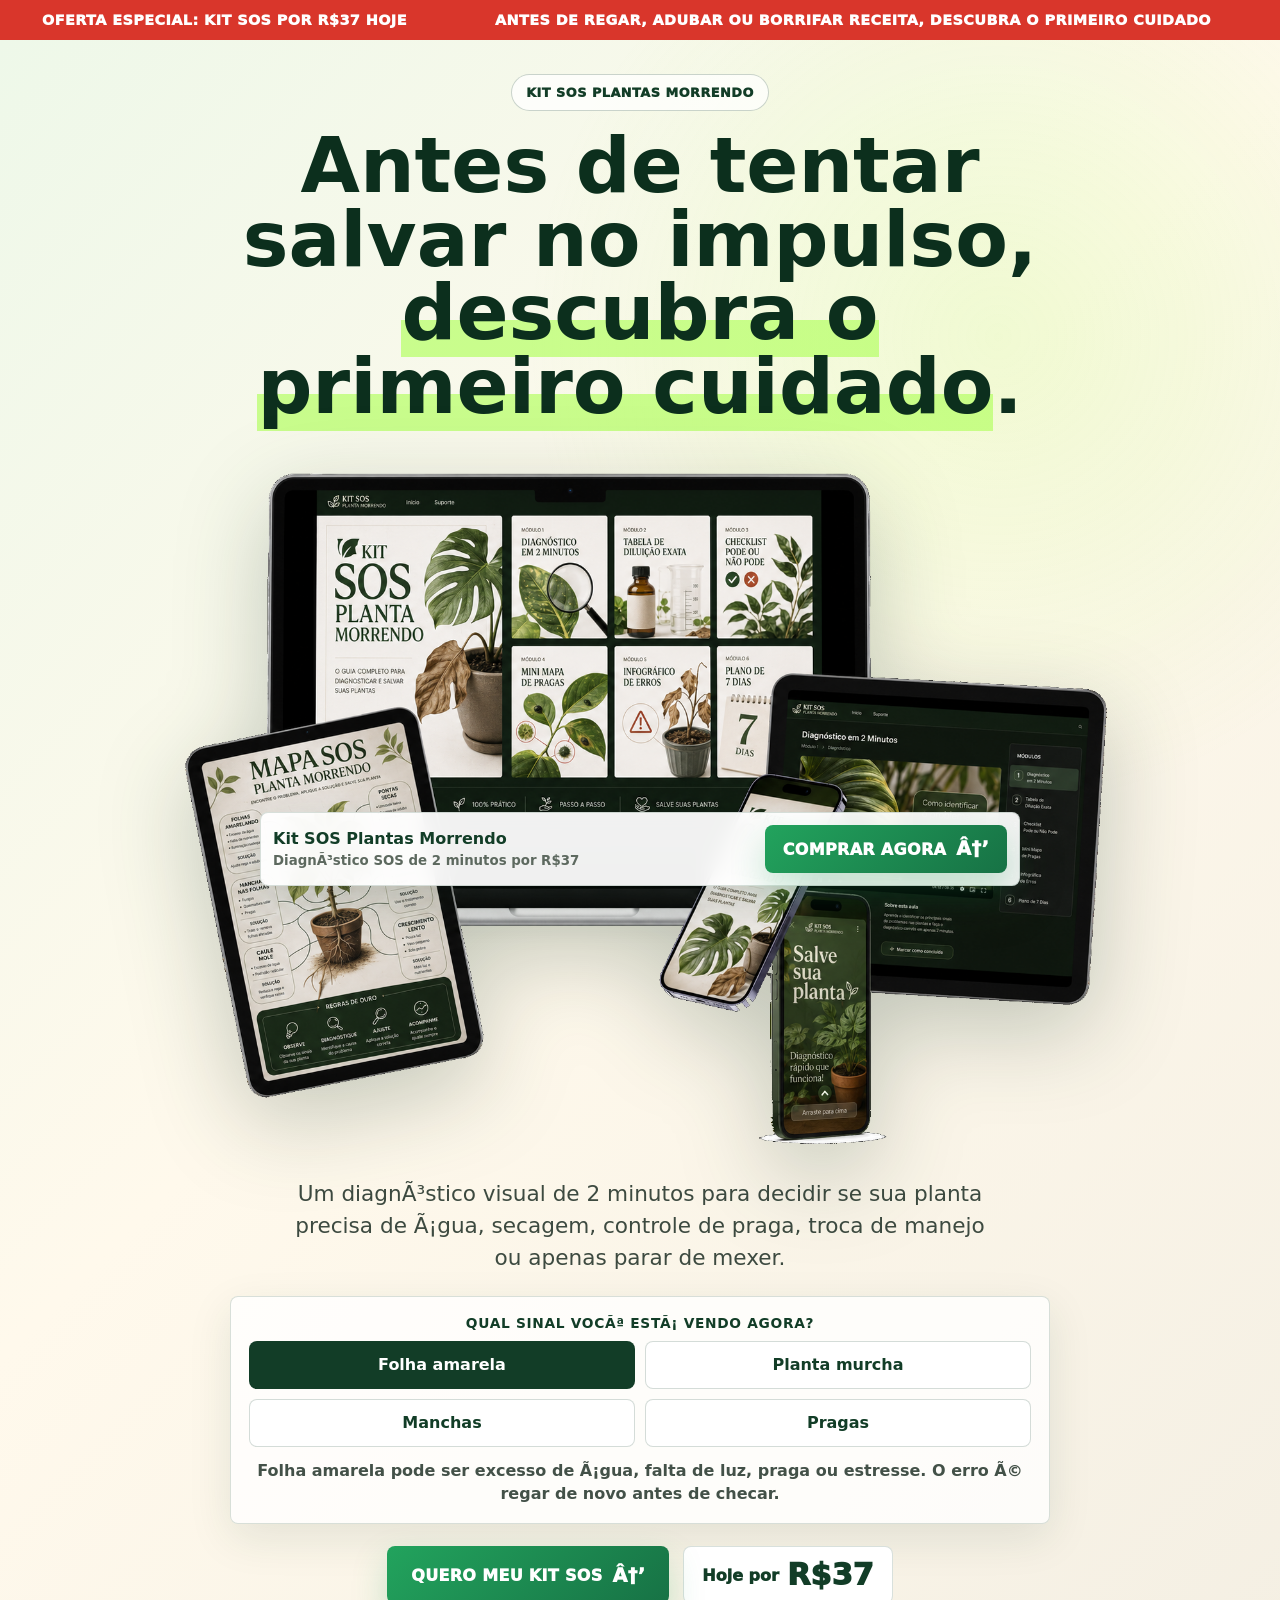
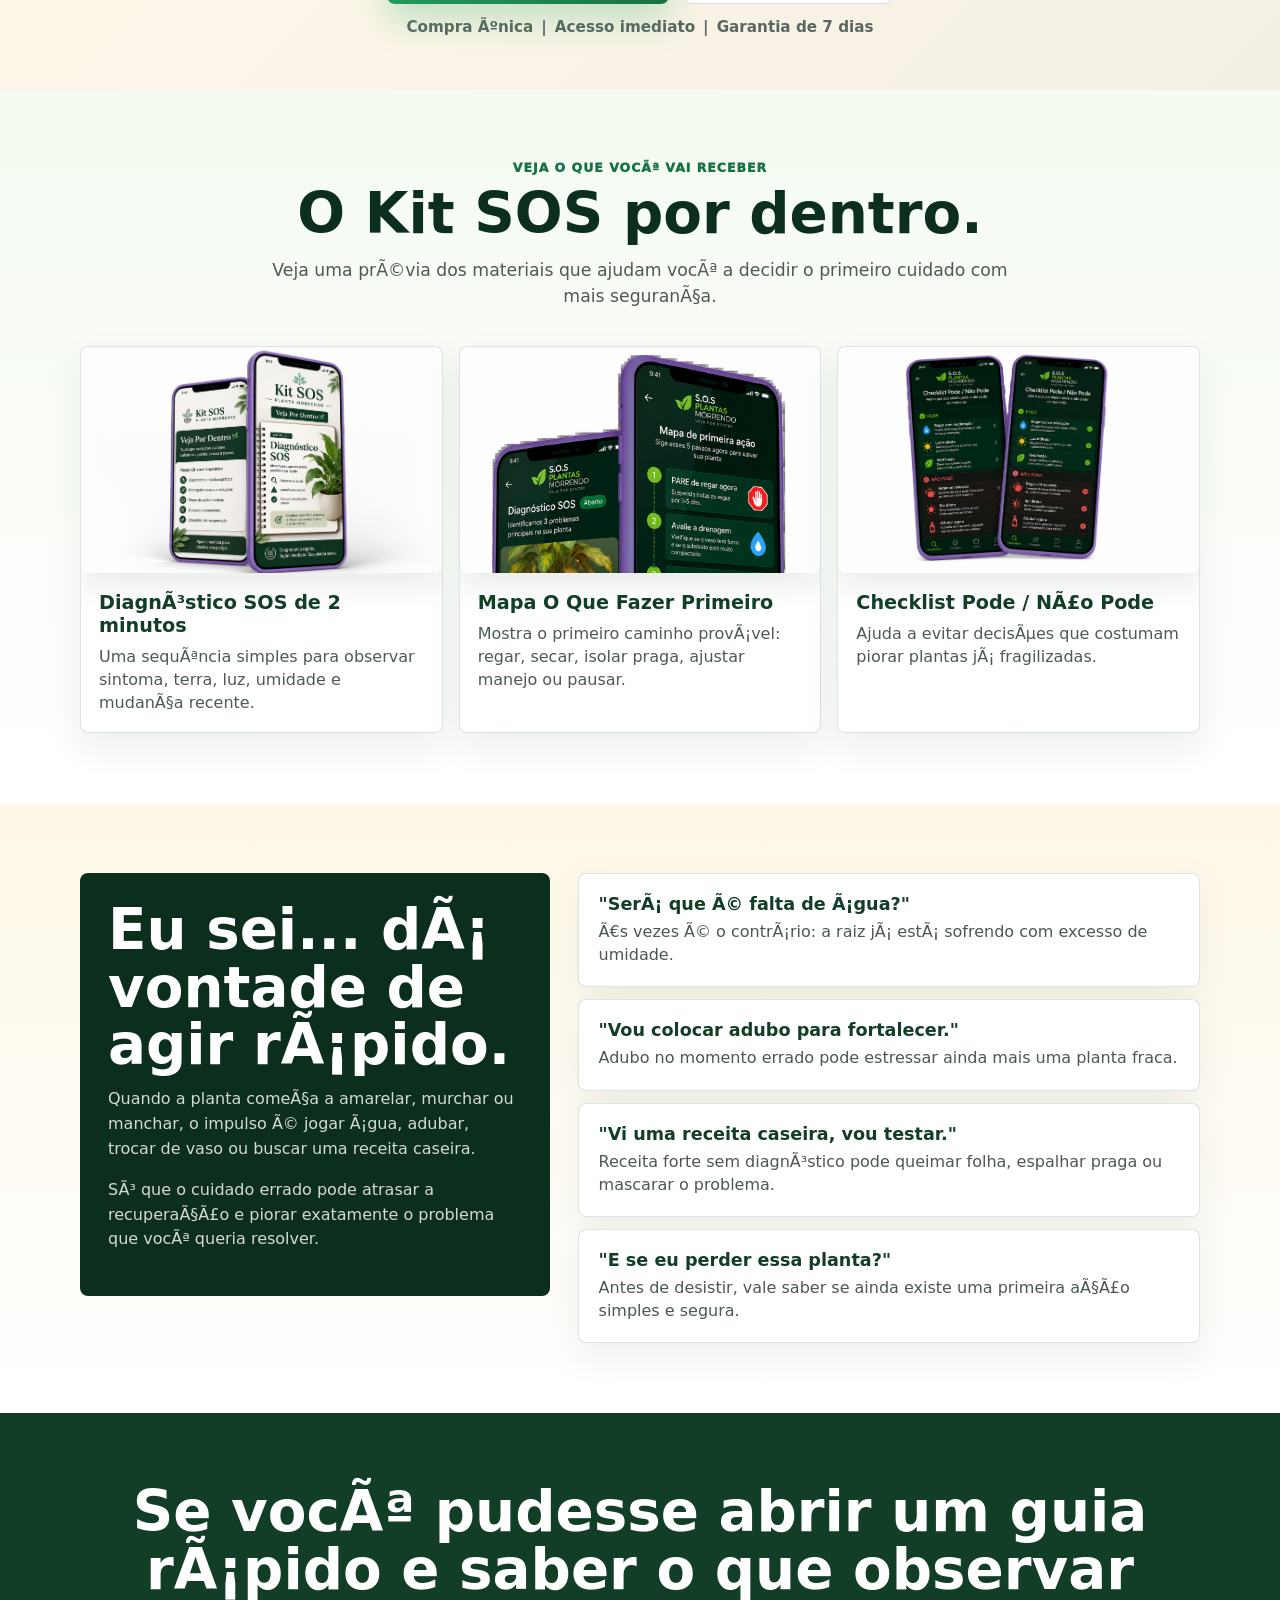
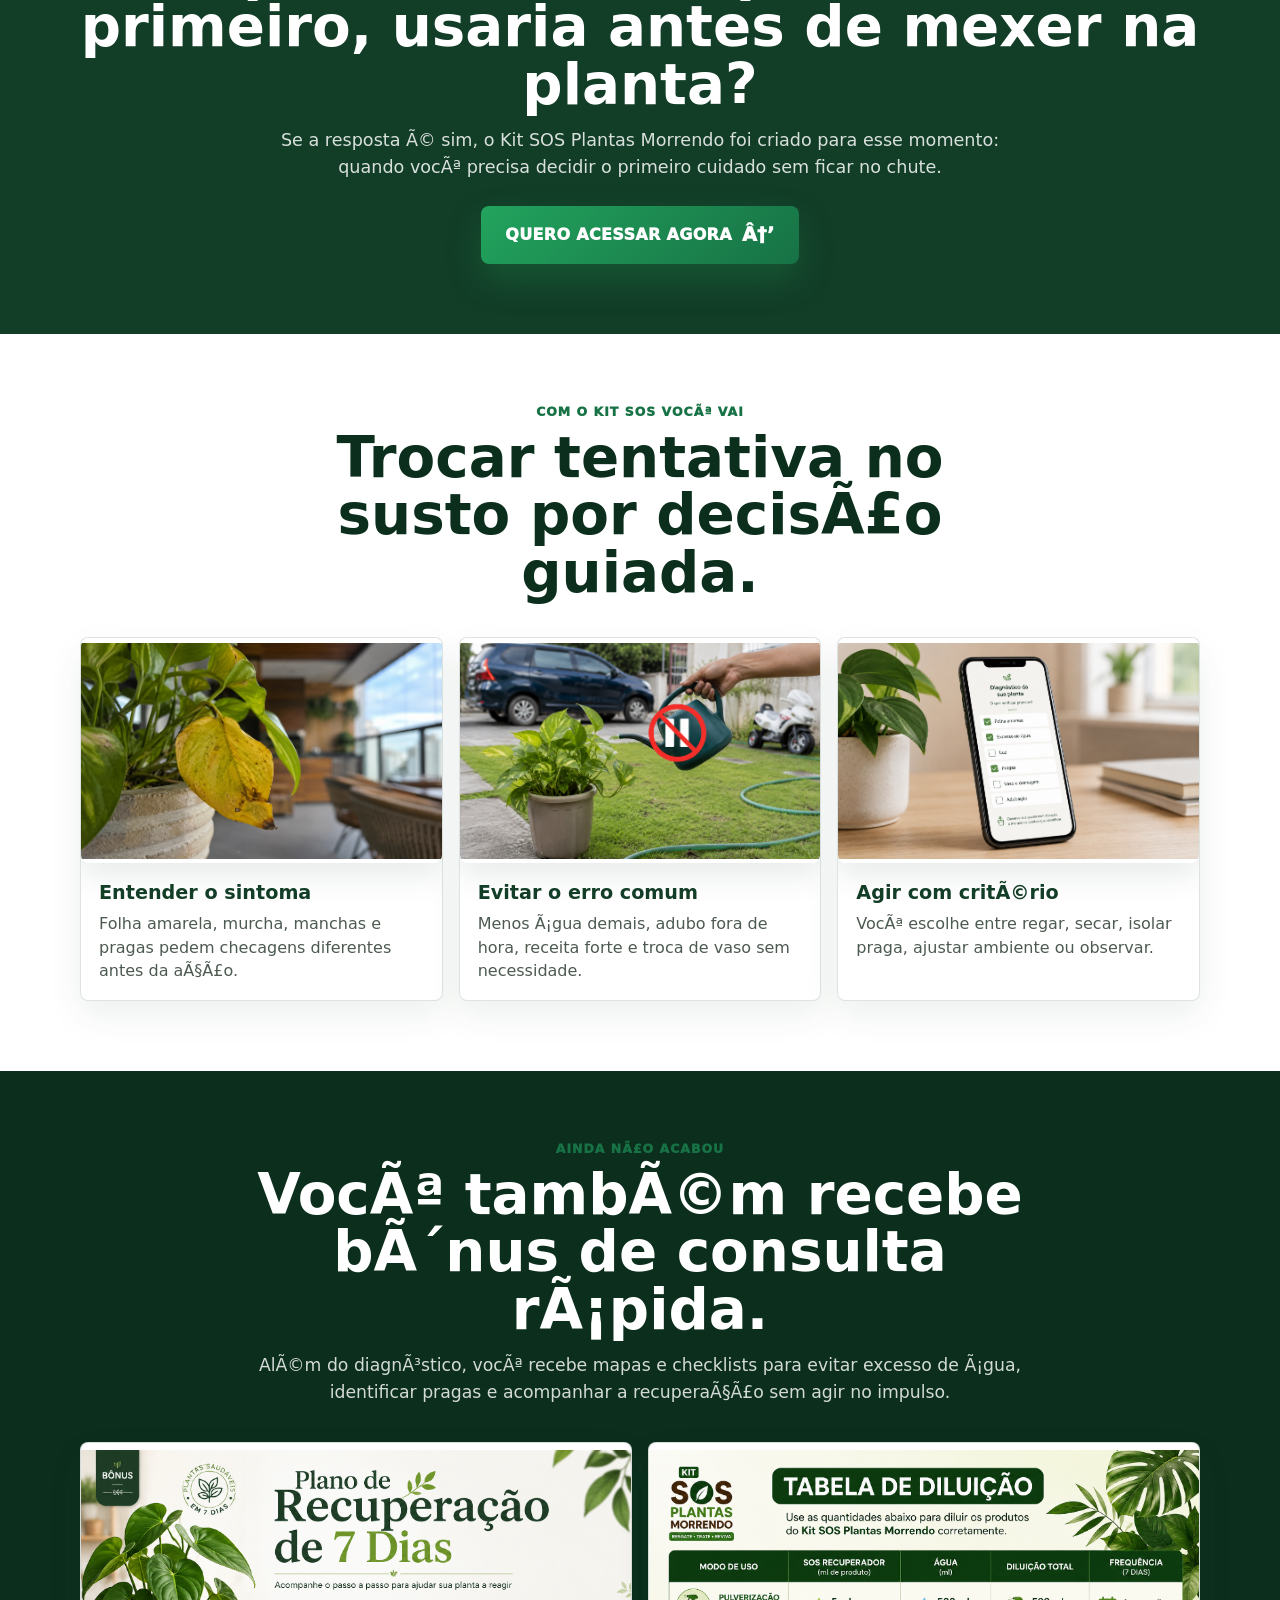
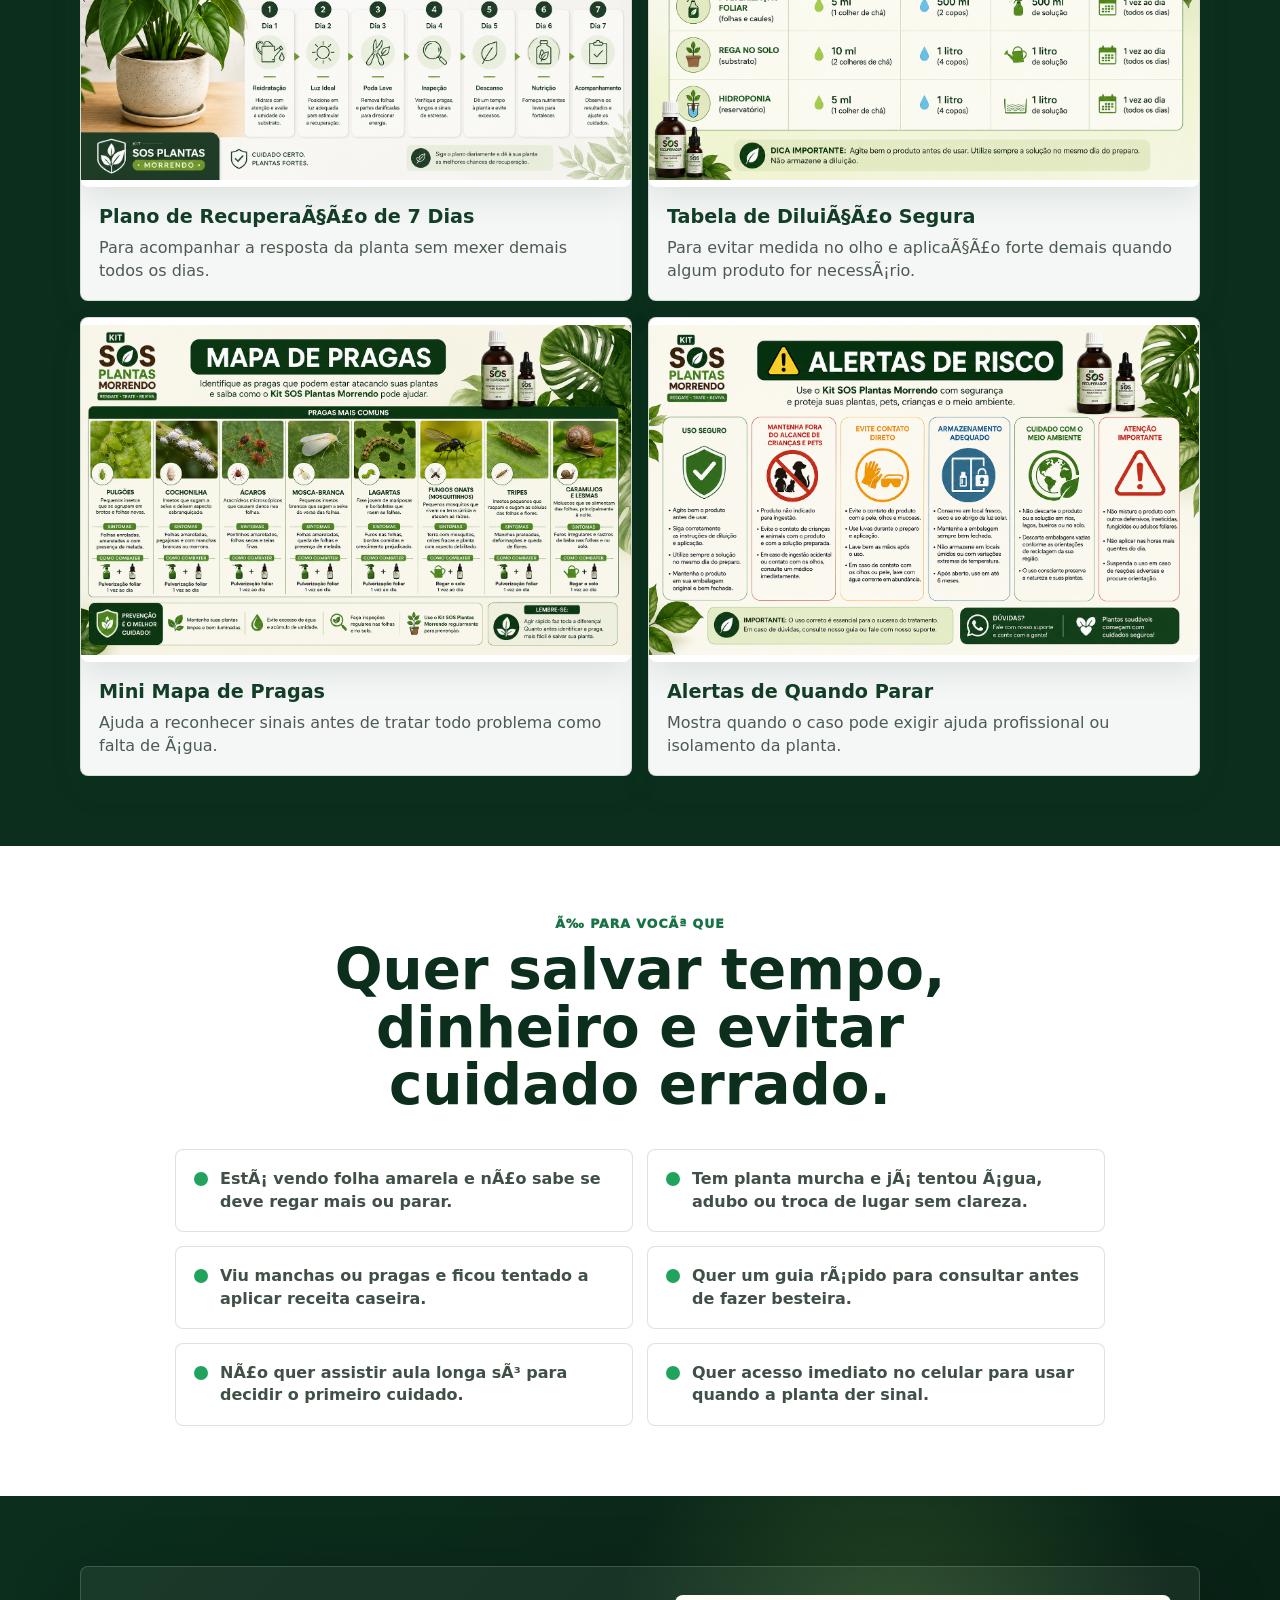
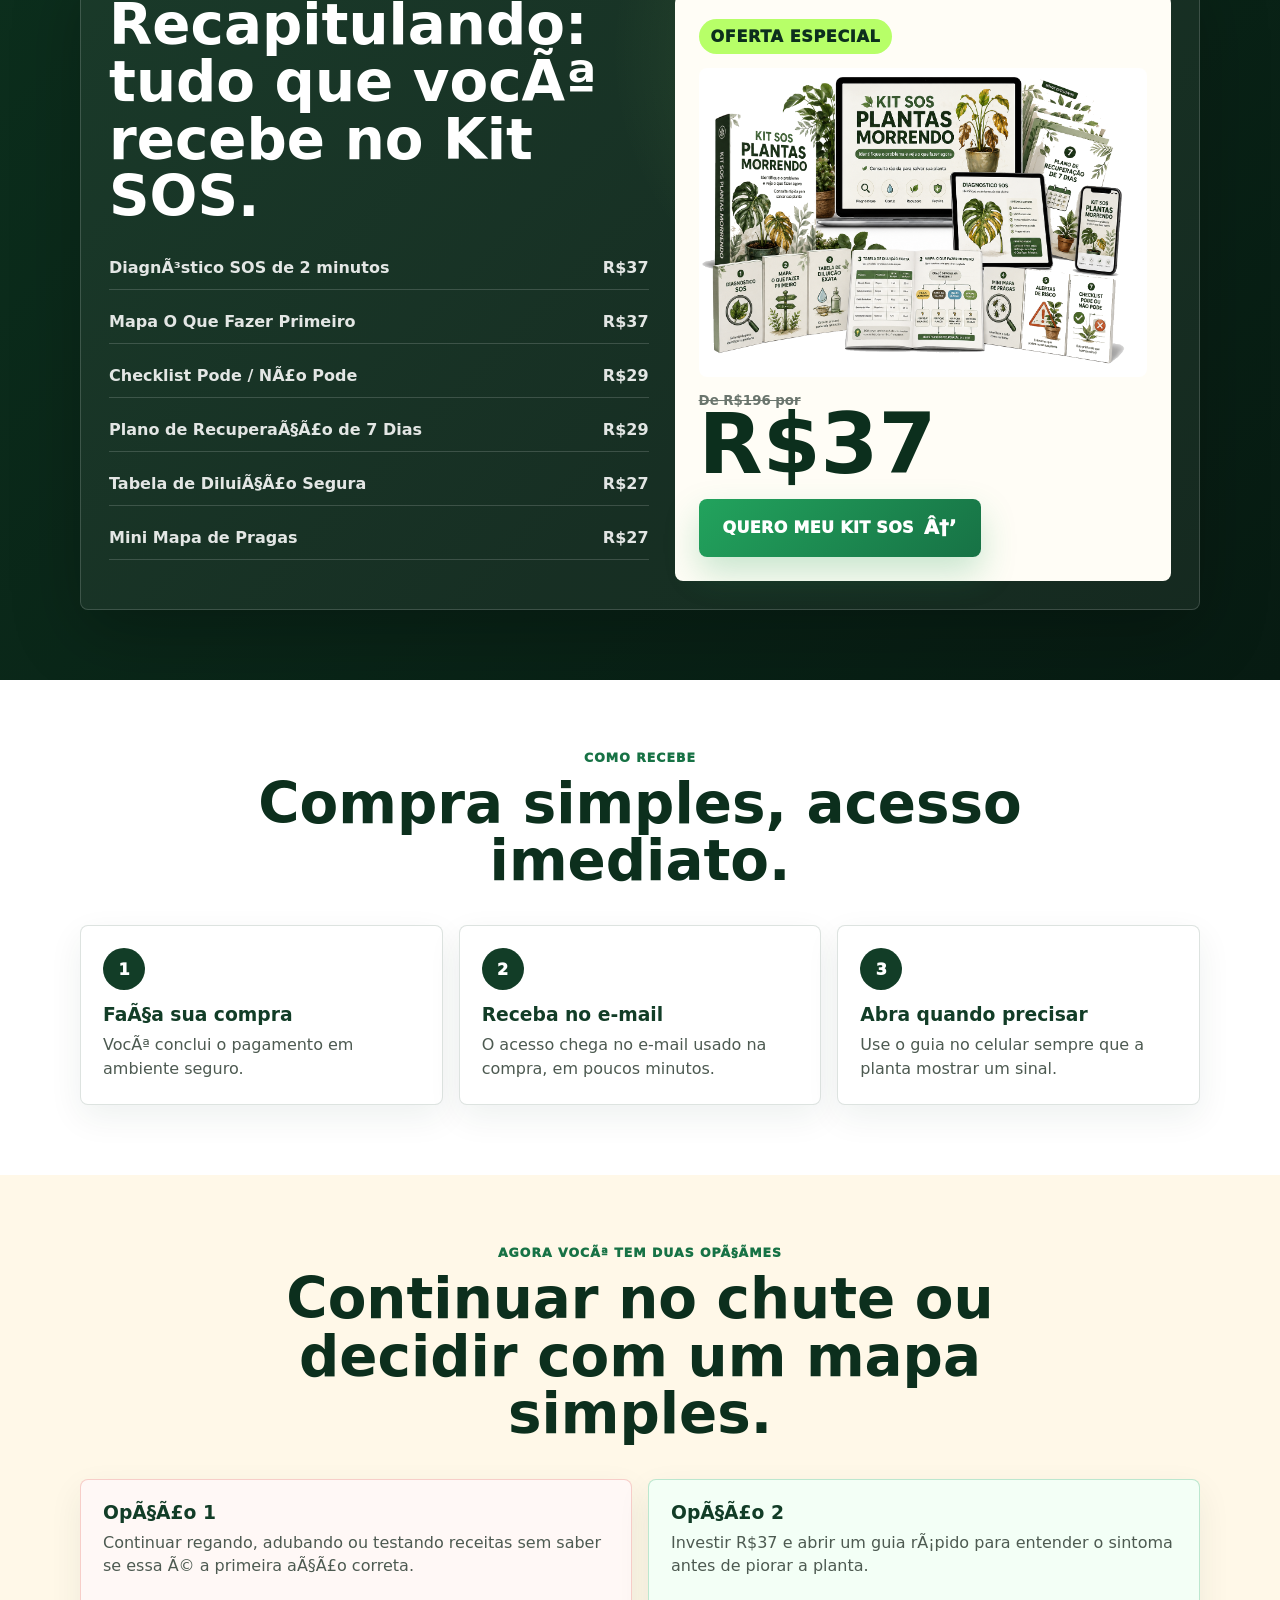
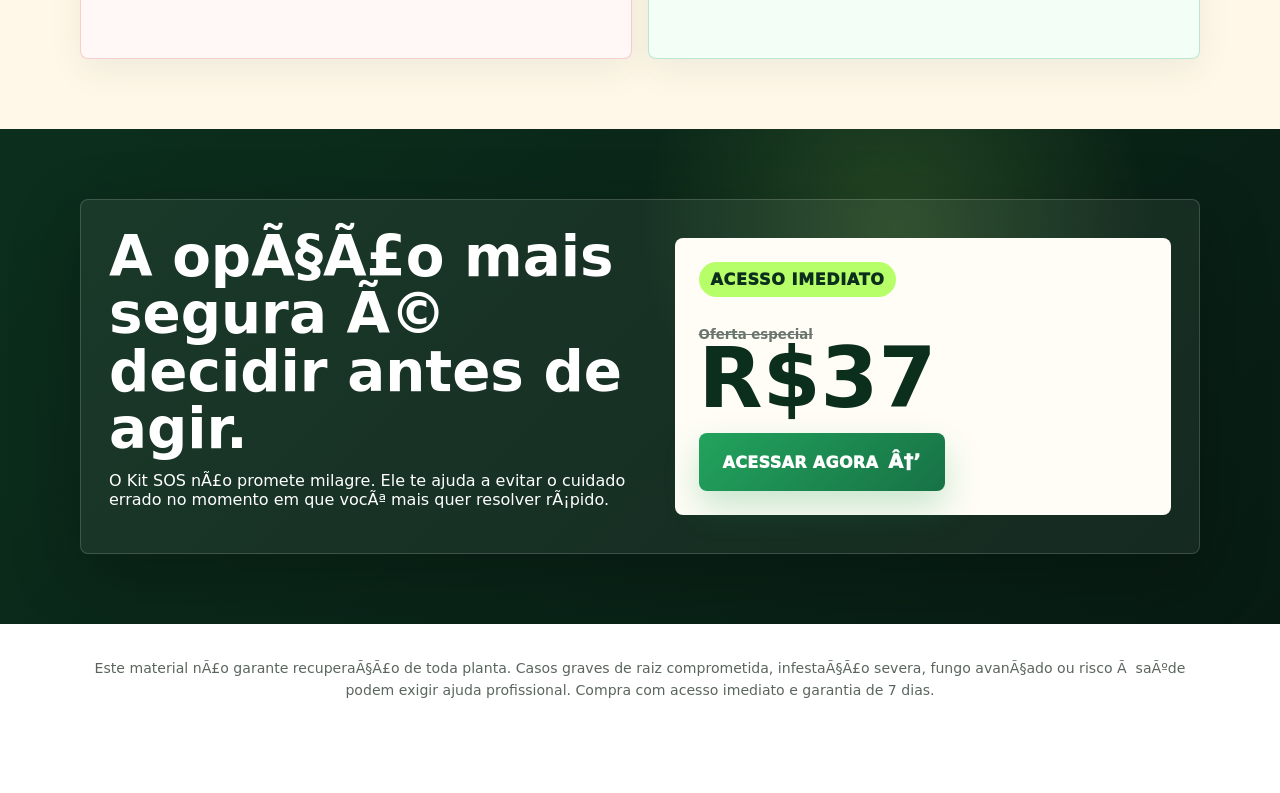
==== commit 98972eac: "Add passive traffic quality signals" ====
--- a/index.html
+++ b/index.html
@@ -1,9 +1,9 @@
-<!doctype html>
+﻿<!doctype html>
 <html lang="pt-BR">
 <head>
   <meta charset="utf-8" />
   <meta name="viewport" content="width=device-width, initial-scale=1" />
-  <title>Kit SOS Plantas Morrendo | Diagnóstico SOS de 2 minutos</title>
+  <title>Kit SOS Plantas Morrendo | DiagnÃ³stico SOS de 2 minutos</title>
   <meta name="description" content="Descubra o primeiro cuidado antes de piorar sua planta." />
   <style>
     :root {
@@ -236,7 +236,7 @@
     }
 
     .btn::after {
-      content: "→";
+      content: "â†’";
       position: relative;
       z-index: 1;
       font-size: 1.2em;
@@ -922,7 +922,7 @@
       }
     }
   </style>
-    <script src="tracking.js?v=20260609-mvt1"></script>
+    <script src="tracking.js?v=20260612-quality1"></script>
 </head>
 <body>
   <div class="ticker">
@@ -945,18 +945,18 @@
 
       <div class="hero-visual">
         <div class="mockup-placeholder">
-          <img class="hero-mockup-img" src="assets/kit-sos-hero-mockup-transparent.png" alt="Mockup do Kit SOS Plantas Morrendo com celular, páginas do diagnóstico e materiais de apoio" />
+          <img class="hero-mockup-img" src="assets/kit-sos-hero-mockup-transparent.png" alt="Mockup do Kit SOS Plantas Morrendo com celular, pÃ¡ginas do diagnÃ³stico e materiais de apoio" />
         </div>
       </div>
 
       <div class="hero-action">
         <p class="hero-lead">
-          Um diagnóstico visual de 2 minutos para decidir se sua planta precisa de água,
+          Um diagnÃ³stico visual de 2 minutos para decidir se sua planta precisa de Ã¡gua,
           secagem, controle de praga, troca de manejo ou apenas parar de mexer.
         </p>
 
         <div class="hero-question">
-          <strong>Qual sinal você está vendo agora?</strong>
+          <strong>Qual sinal vocÃª estÃ¡ vendo agora?</strong>
           <div class="diagnostic-tabs">
             <button class="active" type="button" data-signal="yellow">Folha amarela</button>
             <p class="mobile-diagnostic-answer active" data-mobile-answer="yellow"></p>
@@ -968,7 +968,7 @@
             <p class="mobile-diagnostic-answer" data-mobile-answer="pests"></p>
           </div>
           <p class="diagnostic-answer" id="diagnostic-answer">
-            Folha amarela pode ser excesso de água, falta de luz, praga ou estresse. O erro é regar de novo antes de checar.
+            Folha amarela pode ser excesso de Ã¡gua, falta de luz, praga ou estresse. O erro Ã© regar de novo antes de checar.
           </p>
         </div>
 
@@ -977,7 +977,7 @@
           <div class="price-pill">Hoje por <span>R$37</span></div>
         </div>
         <div class="trust-line">
-          <span>Compra única</span>
+          <span>Compra Ãºnica</span>
           <span>|</span>
           <span>Acesso imediato</span>
           <span>|</span>
@@ -990,36 +990,36 @@
   <section class="proof deliverables">
     <div class="wrap">
       <div class="section-head">
-        <div class="tag">Veja o que você vai receber</div>
+        <div class="tag">Veja o que vocÃª vai receber</div>
         <h2>O Kit SOS por dentro.</h2>
-        <p>Veja uma prévia dos materiais que ajudam você a decidir o primeiro cuidado com mais segurança.</p>
+        <p>Veja uma prÃ©via dos materiais que ajudam vocÃª a decidir o primeiro cuidado com mais seguranÃ§a.</p>
       </div>
       <div class="deliver-grid">
         <article class="deliver">
           <div class="mini-placeholder has-image">
-            <img src="assets/kit-sos-preview-diagnostico.png" alt="Página do Diagnóstico SOS" />
+            <img src="assets/kit-sos-preview-diagnostico.png" alt="PÃ¡gina do DiagnÃ³stico SOS" />
           </div>
           <div class="body">
-            <h3>Diagnóstico SOS de 2 minutos</h3>
-            <p>Uma sequência simples para observar sintoma, terra, luz, umidade e mudança recente.</p>
+            <h3>DiagnÃ³stico SOS de 2 minutos</h3>
+            <p>Uma sequÃªncia simples para observar sintoma, terra, luz, umidade e mudanÃ§a recente.</p>
           </div>
         </article>
         <article class="deliver">
           <div class="mini-placeholder has-image">
-            <img src="assets/kit-sos-preview-mapa-acao.png" alt="Mapa de primeira ação do Kit SOS" />
+            <img src="assets/kit-sos-preview-mapa-acao.png" alt="Mapa de primeira aÃ§Ã£o do Kit SOS" />
           </div>
           <div class="body">
             <h3>Mapa O Que Fazer Primeiro</h3>
-            <p>Mostra o primeiro caminho provável: regar, secar, isolar praga, ajustar manejo ou pausar.</p>
+            <p>Mostra o primeiro caminho provÃ¡vel: regar, secar, isolar praga, ajustar manejo ou pausar.</p>
           </div>
         </article>
         <article class="deliver">
           <div class="mini-placeholder has-image">
-            <img src="assets/kit-sos-preview-checklist.png" alt="Checklist Pode e Não Pode do Kit SOS" />
+            <img src="assets/kit-sos-preview-checklist.png" alt="Checklist Pode e NÃ£o Pode do Kit SOS" />
           </div>
           <div class="body">
-            <h3>Checklist Pode / Não Pode</h3>
-            <p>Ajuda a evitar decisões que costumam piorar plantas já fragilizadas.</p>
+            <h3>Checklist Pode / NÃ£o Pode</h3>
+            <p>Ajuda a evitar decisÃµes que costumam piorar plantas jÃ¡ fragilizadas.</p>
           </div>
         </article>
       </div>
@@ -1029,19 +1029,19 @@
   <section class="pain">
     <div class="wrap pain-grid">
       <div class="pain-card">
-        <h2>Eu sei... dá vontade de agir rápido.</h2>
+        <h2>Eu sei... dÃ¡ vontade de agir rÃ¡pido.</h2>
         <p>
-          Quando a planta começa a amarelar, murchar ou manchar, o impulso é jogar água,
+          Quando a planta comeÃ§a a amarelar, murchar ou manchar, o impulso Ã© jogar Ã¡gua,
           adubar, trocar de vaso ou buscar uma receita caseira.
         </p>
         <p>
-          Só que o cuidado errado pode atrasar a recuperação e piorar exatamente o problema que você queria resolver.
+          SÃ³ que o cuidado errado pode atrasar a recuperaÃ§Ã£o e piorar exatamente o problema que vocÃª queria resolver.
         </p>
       </div>
       <div class="thoughts">
         <div class="thought">
-          <strong>"Será que é falta de água?"</strong>
-          <p>Às vezes é o contrário: a raiz já está sofrendo com excesso de umidade.</p>
+          <strong>"SerÃ¡ que Ã© falta de Ã¡gua?"</strong>
+          <p>Ã€s vezes Ã© o contrÃ¡rio: a raiz jÃ¡ estÃ¡ sofrendo com excesso de umidade.</p>
         </div>
         <div class="thought">
           <strong>"Vou colocar adubo para fortalecer."</strong>
@@ -1049,11 +1049,11 @@
         </div>
         <div class="thought">
           <strong>"Vi uma receita caseira, vou testar."</strong>
-          <p>Receita forte sem diagnóstico pode queimar folha, espalhar praga ou mascarar o problema.</p>
+          <p>Receita forte sem diagnÃ³stico pode queimar folha, espalhar praga ou mascarar o problema.</p>
         </div>
         <div class="thought">
           <strong>"E se eu perder essa planta?"</strong>
-          <p>Antes de desistir, vale saber se ainda existe uma primeira ação simples e segura.</p>
+          <p>Antes de desistir, vale saber se ainda existe uma primeira aÃ§Ã£o simples e segura.</p>
         </div>
       </div>
     </div>
@@ -1061,10 +1061,10 @@
 
   <section class="yes-block">
     <div class="wrap">
-      <h2>Se você pudesse abrir um guia rápido e saber o que observar primeiro, usaria antes de mexer na planta?</h2>
+      <h2>Se vocÃª pudesse abrir um guia rÃ¡pido e saber o que observar primeiro, usaria antes de mexer na planta?</h2>
       <p>
-        Se a resposta é sim, o Kit SOS Plantas Morrendo foi criado para esse momento:
-        quando você precisa decidir o primeiro cuidado sem ficar no chute.
+        Se a resposta Ã© sim, o Kit SOS Plantas Morrendo foi criado para esse momento:
+        quando vocÃª precisa decidir o primeiro cuidado sem ficar no chute.
       </p>
       <a class="btn checkout-link" href="https://pay.hotmart.com/I105969372T?checkoutMode=10" data-checkout-source="yes">Quero acessar agora</a>
     </div>
@@ -1073,8 +1073,8 @@
   <section class="benefits">
     <div class="wrap">
       <div class="section-head">
-        <div class="tag">Com o Kit SOS você vai</div>
-        <h2>Trocar tentativa no susto por decisão guiada.</h2>
+        <div class="tag">Com o Kit SOS vocÃª vai</div>
+        <h2>Trocar tentativa no susto por decisÃ£o guiada.</h2>
       </div>
       <div class="benefit-grid">
         <article class="benefit">
@@ -1083,7 +1083,7 @@
           </div>
           <div class="body">
             <h3>Entender o sintoma</h3>
-            <p>Folha amarela, murcha, manchas e pragas pedem checagens diferentes antes da ação.</p>
+            <p>Folha amarela, murcha, manchas e pragas pedem checagens diferentes antes da aÃ§Ã£o.</p>
           </div>
         </article>
         <article class="benefit">
@@ -1092,16 +1092,16 @@
           </div>
           <div class="body">
             <h3>Evitar o erro comum</h3>
-            <p>Menos água demais, adubo fora de hora, receita forte e troca de vaso sem necessidade.</p>
+            <p>Menos Ã¡gua demais, adubo fora de hora, receita forte e troca de vaso sem necessidade.</p>
           </div>
         </article>
         <article class="benefit">
           <div class="mini-placeholder has-image">
-            <img src="assets/kit-sos-benefit-diagnostico-celular.png" alt="Diagnóstico da planta aberto no celular" />
+            <img src="assets/kit-sos-benefit-diagnostico-celular.png" alt="DiagnÃ³stico da planta aberto no celular" />
           </div>
           <div class="body">
-            <h3>Agir com critério</h3>
-            <p>Você escolhe entre regar, secar, isolar praga, ajustar ambiente ou observar.</p>
+            <h3>Agir com critÃ©rio</h3>
+            <p>VocÃª escolhe entre regar, secar, isolar praga, ajustar ambiente ou observar.</p>
           </div>
         </article>
       </div>
@@ -1111,27 +1111,27 @@
   <section class="more">
     <div class="wrap">
       <div class="section-head">
-        <div class="tag">Ainda não acabou</div>
-        <h2>Você também recebe bônus de consulta rápida.</h2>
-        <p>Além do diagnóstico, você recebe mapas e checklists para evitar excesso de água, identificar pragas e acompanhar a recuperação sem agir no impulso.</p>
+        <div class="tag">Ainda nÃ£o acabou</div>
+        <h2>VocÃª tambÃ©m recebe bÃ´nus de consulta rÃ¡pida.</h2>
+        <p>AlÃ©m do diagnÃ³stico, vocÃª recebe mapas e checklists para evitar excesso de Ã¡gua, identificar pragas e acompanhar a recuperaÃ§Ã£o sem agir no impulso.</p>
       </div>
       <div class="bonus-grid">
         <article class="bonus">
           <div class="mini-placeholder has-image">
-            <img src="assets/kit-sos-bonus-plano-7-dias.png" alt="Plano de recuperação de 7 dias do Kit SOS" />
+            <img src="assets/kit-sos-bonus-plano-7-dias.png" alt="Plano de recuperaÃ§Ã£o de 7 dias do Kit SOS" />
           </div>
           <div class="body">
-            <h3>Plano de Recuperação de 7 Dias</h3>
+            <h3>Plano de RecuperaÃ§Ã£o de 7 Dias</h3>
             <p>Para acompanhar a resposta da planta sem mexer demais todos os dias.</p>
           </div>
         </article>
         <article class="bonus">
           <div class="mini-placeholder has-image">
-            <img src="assets/kit-sos-bonus-tabela-diluicao.png" alt="Tabela de diluição segura do Kit SOS" />
+            <img src="assets/kit-sos-bonus-tabela-diluicao.png" alt="Tabela de diluiÃ§Ã£o segura do Kit SOS" />
           </div>
           <div class="body">
-            <h3>Tabela de Diluição Segura</h3>
-            <p>Para evitar medida no olho e aplicação forte demais quando algum produto for necessário.</p>
+            <h3>Tabela de DiluiÃ§Ã£o Segura</h3>
+            <p>Para evitar medida no olho e aplicaÃ§Ã£o forte demais quando algum produto for necessÃ¡rio.</p>
           </div>
         </article>
         <article class="bonus">
@@ -1140,7 +1140,7 @@
           </div>
           <div class="body">
             <h3>Mini Mapa de Pragas</h3>
-            <p>Ajuda a reconhecer sinais antes de tratar todo problema como falta de água.</p>
+            <p>Ajuda a reconhecer sinais antes de tratar todo problema como falta de Ã¡gua.</p>
           </div>
         </article>
         <article class="bonus">
@@ -1159,15 +1159,15 @@
   <section class="who">
     <div class="wrap">
       <div class="section-head">
-        <div class="tag">É para você que</div>
+        <div class="tag">Ã‰ para vocÃª que</div>
         <h2>Quer salvar tempo, dinheiro e evitar cuidado errado.</h2>
       </div>
       <div class="who-list">
-        <div class="who-item">Está vendo folha amarela e não sabe se deve regar mais ou parar.</div>
-        <div class="who-item">Tem planta murcha e já tentou água, adubo ou troca de lugar sem clareza.</div>
+        <div class="who-item">EstÃ¡ vendo folha amarela e nÃ£o sabe se deve regar mais ou parar.</div>
+        <div class="who-item">Tem planta murcha e jÃ¡ tentou Ã¡gua, adubo ou troca de lugar sem clareza.</div>
         <div class="who-item">Viu manchas ou pragas e ficou tentado a aplicar receita caseira.</div>
-        <div class="who-item">Quer um guia rápido para consultar antes de fazer besteira.</div>
-        <div class="who-item">Não quer assistir aula longa só para decidir o primeiro cuidado.</div>
+        <div class="who-item">Quer um guia rÃ¡pido para consultar antes de fazer besteira.</div>
+        <div class="who-item">NÃ£o quer assistir aula longa sÃ³ para decidir o primeiro cuidado.</div>
         <div class="who-item">Quer acesso imediato no celular para usar quando a planta der sinal.</div>
       </div>
     </div>
@@ -1176,20 +1176,20 @@
   <section class="offer" id="oferta">
     <div class="wrap offer-box">
       <div>
-        <h2>Recapitulando: tudo que você recebe no Kit SOS.</h2>
+        <h2>Recapitulando: tudo que vocÃª recebe no Kit SOS.</h2>
         <div class="value-stack">
-          <div class="value-row"><span>Diagnóstico SOS de 2 minutos</span><strong>R$37</strong></div>
+          <div class="value-row"><span>DiagnÃ³stico SOS de 2 minutos</span><strong>R$37</strong></div>
           <div class="value-row"><span>Mapa O Que Fazer Primeiro</span><strong>R$37</strong></div>
-          <div class="value-row"><span>Checklist Pode / Não Pode</span><strong>R$29</strong></div>
-          <div class="value-row"><span>Plano de Recuperação de 7 Dias</span><strong>R$29</strong></div>
-          <div class="value-row"><span>Tabela de Diluição Segura</span><strong>R$27</strong></div>
+          <div class="value-row"><span>Checklist Pode / NÃ£o Pode</span><strong>R$29</strong></div>
+          <div class="value-row"><span>Plano de RecuperaÃ§Ã£o de 7 Dias</span><strong>R$29</strong></div>
+          <div class="value-row"><span>Tabela de DiluiÃ§Ã£o Segura</span><strong>R$27</strong></div>
           <div class="value-row"><span>Mini Mapa de Pragas</span><strong>R$27</strong></div>
         </div>
       </div>
       <div class="offer-card">
         <span class="approved">Oferta especial</span>
         <div class="image-placeholder has-image">
-          <img src="assets/kit-sos-offer-mockup-transparent.png" alt="Mockup final do Kit SOS Plantas Morrendo com módulos e bônus" />
+          <img src="assets/kit-sos-offer-mockup-transparent.png" alt="Mockup final do Kit SOS Plantas Morrendo com mÃ³dulos e bÃ´nus" />
         </div>
         <div class="price">
           <small>De R$196 por</small>
@@ -1209,8 +1209,8 @@
       <div class="access-grid">
         <article class="access-card">
           <div class="num">1</div>
-          <h3>Faça sua compra</h3>
-          <p>Você conclui o pagamento em ambiente seguro.</p>
+          <h3>FaÃ§a sua compra</h3>
+          <p>VocÃª conclui o pagamento em ambiente seguro.</p>
         </article>
         <article class="access-card">
           <div class="num">2</div>
@@ -1229,17 +1229,17 @@
   <section class="choices">
     <div class="wrap">
       <div class="section-head">
-        <div class="tag">Agora você tem duas opções</div>
+        <div class="tag">Agora vocÃª tem duas opÃ§Ãµes</div>
         <h2>Continuar no chute ou decidir com um mapa simples.</h2>
       </div>
       <div class="choice-grid">
         <article class="choice-card bad">
-          <h3>Opção 1</h3>
-          <p>Continuar regando, adubando ou testando receitas sem saber se essa é a primeira ação correta.</p>
+          <h3>OpÃ§Ã£o 1</h3>
+          <p>Continuar regando, adubando ou testando receitas sem saber se essa Ã© a primeira aÃ§Ã£o correta.</p>
         </article>
         <article class="choice-card good">
-          <h3>Opção 2</h3>
-          <p>Investir R$37 e abrir um guia rápido para entender o sintoma antes de piorar a planta.</p>
+          <h3>OpÃ§Ã£o 2</h3>
+          <p>Investir R$37 e abrir um guia rÃ¡pido para entender o sintoma antes de piorar a planta.</p>
         </article>
       </div>
     </div>
@@ -1248,8 +1248,8 @@
   <section class="offer">
     <div class="wrap offer-box">
       <div>
-        <h2>A opção mais segura é decidir antes de agir.</h2>
-        <p>O Kit SOS não promete milagre. Ele te ajuda a evitar o cuidado errado no momento em que você mais quer resolver rápido.</p>
+        <h2>A opÃ§Ã£o mais segura Ã© decidir antes de agir.</h2>
+        <p>O Kit SOS nÃ£o promete milagre. Ele te ajuda a evitar o cuidado errado no momento em que vocÃª mais quer resolver rÃ¡pido.</p>
       </div>
       <div class="offer-card">
         <span class="approved">Acesso imediato</span>
@@ -1264,8 +1264,8 @@
 
   <footer class="footer-note">
     <div class="wrap">
-      Este material não garante recuperação de toda planta. Casos graves de raiz comprometida,
-      infestação severa, fungo avançado ou risco à saúde podem exigir ajuda profissional.
+      Este material nÃ£o garante recuperaÃ§Ã£o de toda planta. Casos graves de raiz comprometida,
+      infestaÃ§Ã£o severa, fungo avanÃ§ado ou risco Ã  saÃºde podem exigir ajuda profissional.
       Compra com acesso imediato e garantia de 7 dias.
     </div>
   </footer>
@@ -1273,26 +1273,26 @@
   <div class="sticky">
     <div>
       <strong>Kit SOS Plantas Morrendo</strong>
-      <small>Diagnóstico SOS de 2 minutos por R$37</small>
+      <small>DiagnÃ³stico SOS de 2 minutos por R$37</small>
     </div>
     <a class="btn checkout-link" href="https://pay.hotmart.com/I105969372T?checkoutMode=10" data-checkout-source="sticky">Comprar agora</a>
   </div>
 
   <div class="purchase-pop" id="purchase-pop" aria-live="polite" hidden>
-    <div class="purchase-icon">✓</div>
+    <div class="purchase-icon">âœ“</div>
     <div class="purchase-copy">
       <strong id="purchase-pop-title">Compra realizada</strong>
       <span id="purchase-pop-text">Kit SOS Plantas Morrendo</span>
     </div>
-    <button class="purchase-close" type="button" aria-label="Fechar aviso de compra">×</button>
+    <button class="purchase-close" type="button" aria-label="Fechar aviso de compra">Ã—</button>
   </div>
 
   <script>
     const answers = {
-      yellow: 'Folha amarela pode ser excesso de água, falta de luz, praga ou estresse. O erro é regar de novo antes de checar.',
+      yellow: 'Folha amarela pode ser excesso de Ã¡gua, falta de luz, praga ou estresse. O erro Ã© regar de novo antes de checar.',
       wilted: 'Planta murcha pode ser sede real, raiz sufocada, calor, solo compactado ou excesso de cuidado. O guia ajuda a separar os sinais.',
-      spots: 'Manchas podem vir de fungo, sol, praga, produto forte ou excesso de umidade. Antes de borrifar, observe o padrão.',
-      pests: 'Quando há praga, o primeiro passo pode ser isolar, limpar, observar ou tratar. O risco é espalhar antes de identificar.'
+      spots: 'Manchas podem vir de fungo, sol, praga, produto forte ou excesso de umidade. Antes de borrifar, observe o padrÃ£o.',
+      pests: 'Quando hÃ¡ praga, o primeiro passo pode ser isolar, limpar, observar ou tratar. O risco Ã© espalhar antes de identificar.'
     };
 
     document.querySelectorAll('[data-mobile-answer]').forEach((answer) => {
@@ -1327,7 +1327,7 @@
     const previewPurchaseEvents = [
       { name: 'Ana', city: 'Campinas', state: 'SP', product: 'Kit SOS Plantas Morrendo' },
       { name: 'Mariana', city: 'Curitiba', state: 'PR', product: 'Kit SOS Plantas Morrendo' },
-      { name: 'Patrícia', city: 'Belo Horizonte', state: 'MG', product: 'Kit SOS Plantas Morrendo' },
+      { name: 'PatrÃ­cia', city: 'Belo Horizonte', state: 'MG', product: 'Kit SOS Plantas Morrendo' },
       { name: 'Juliana', city: 'Salvador', state: 'BA', product: 'Kit SOS Plantas Morrendo' },
       { name: 'Renata', city: 'Recife', state: 'PE', product: 'Kit SOS Plantas Morrendo' }
     ];
@@ -1380,3 +1380,4 @@
   </script>
 </body>
 </html>
+
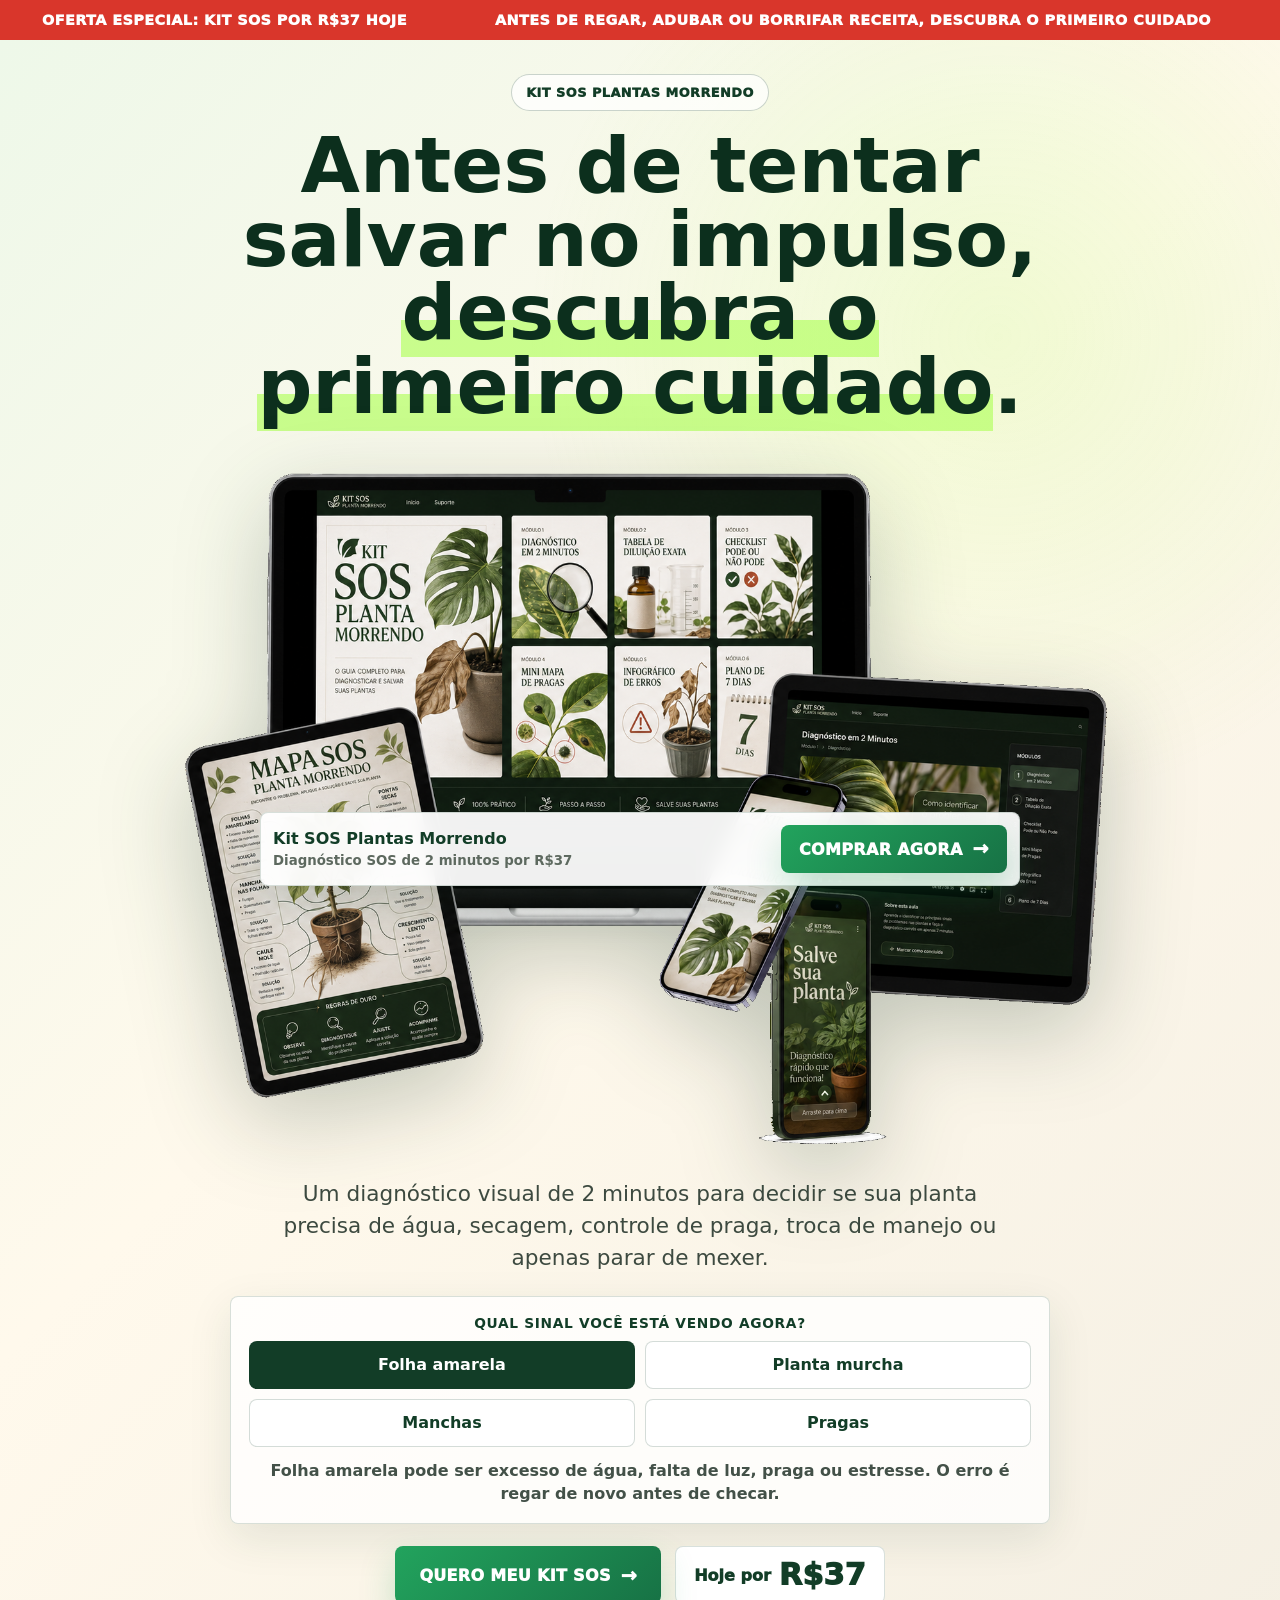
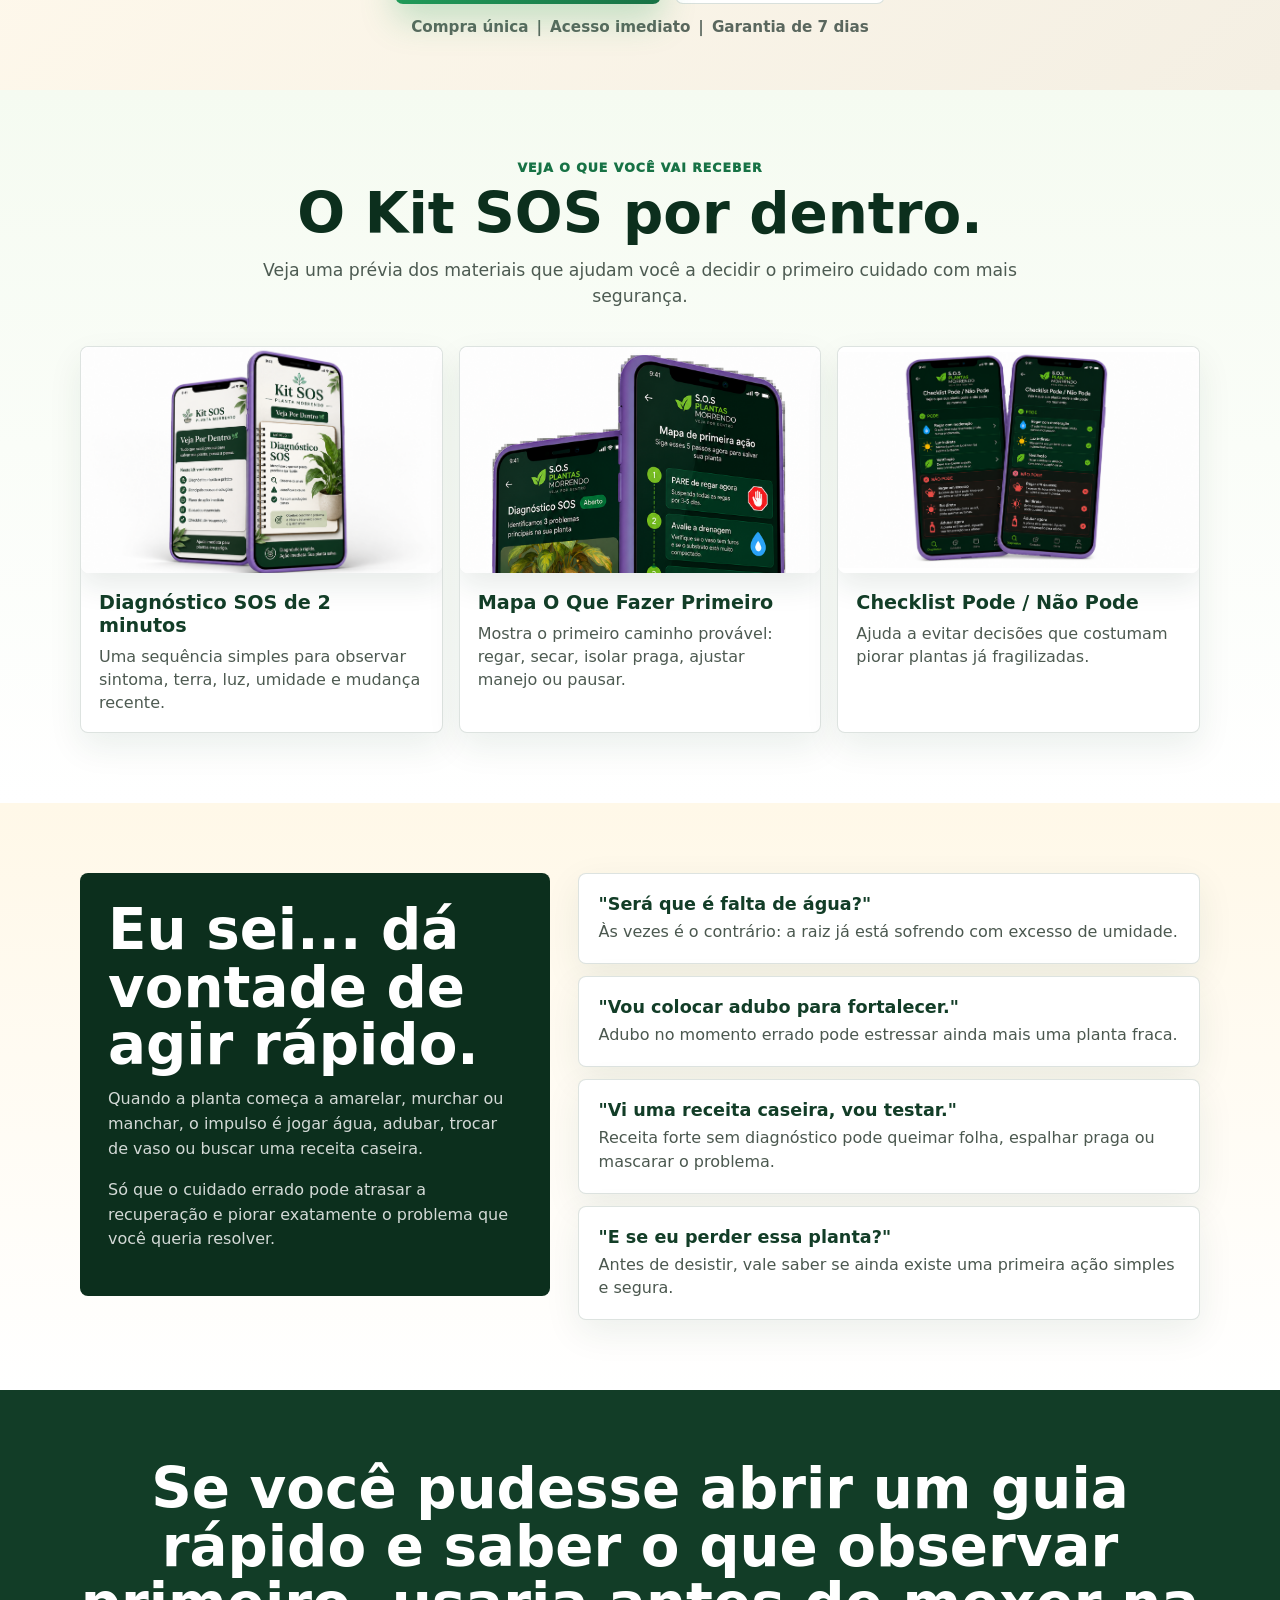
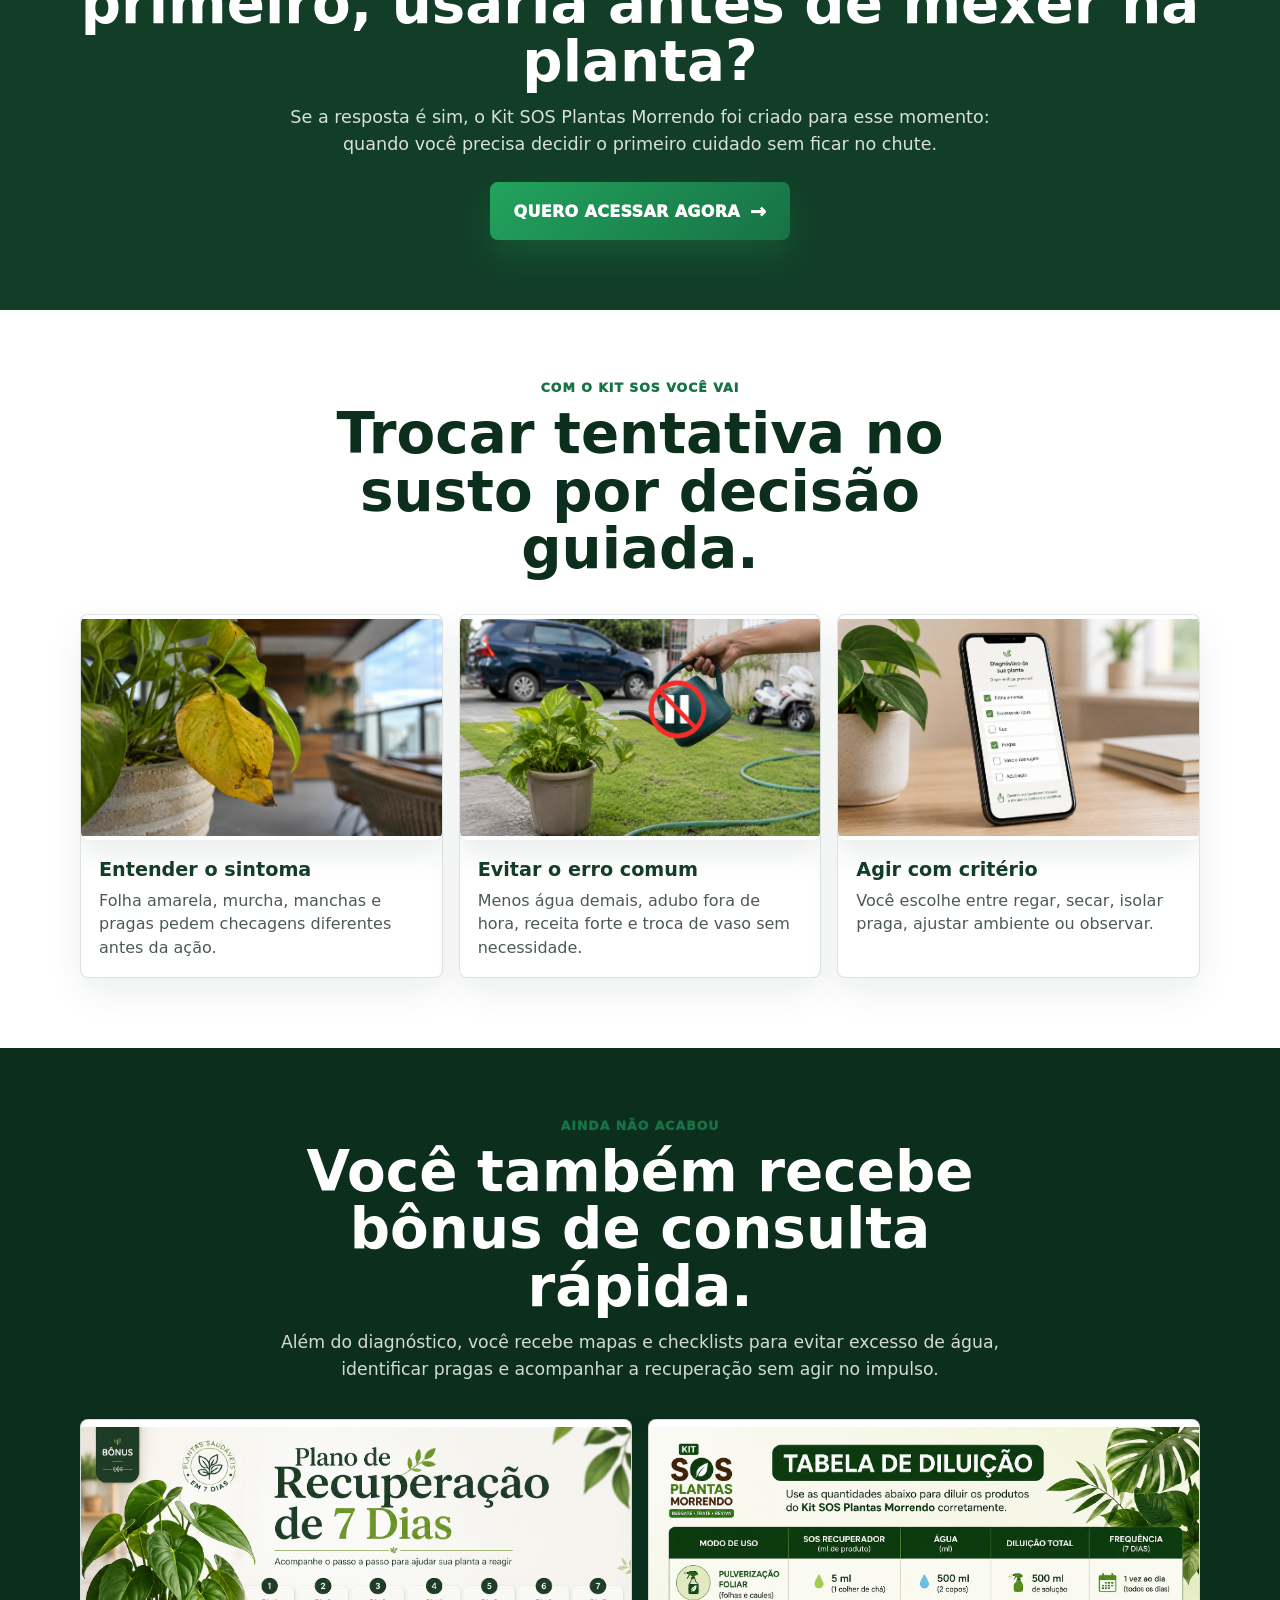
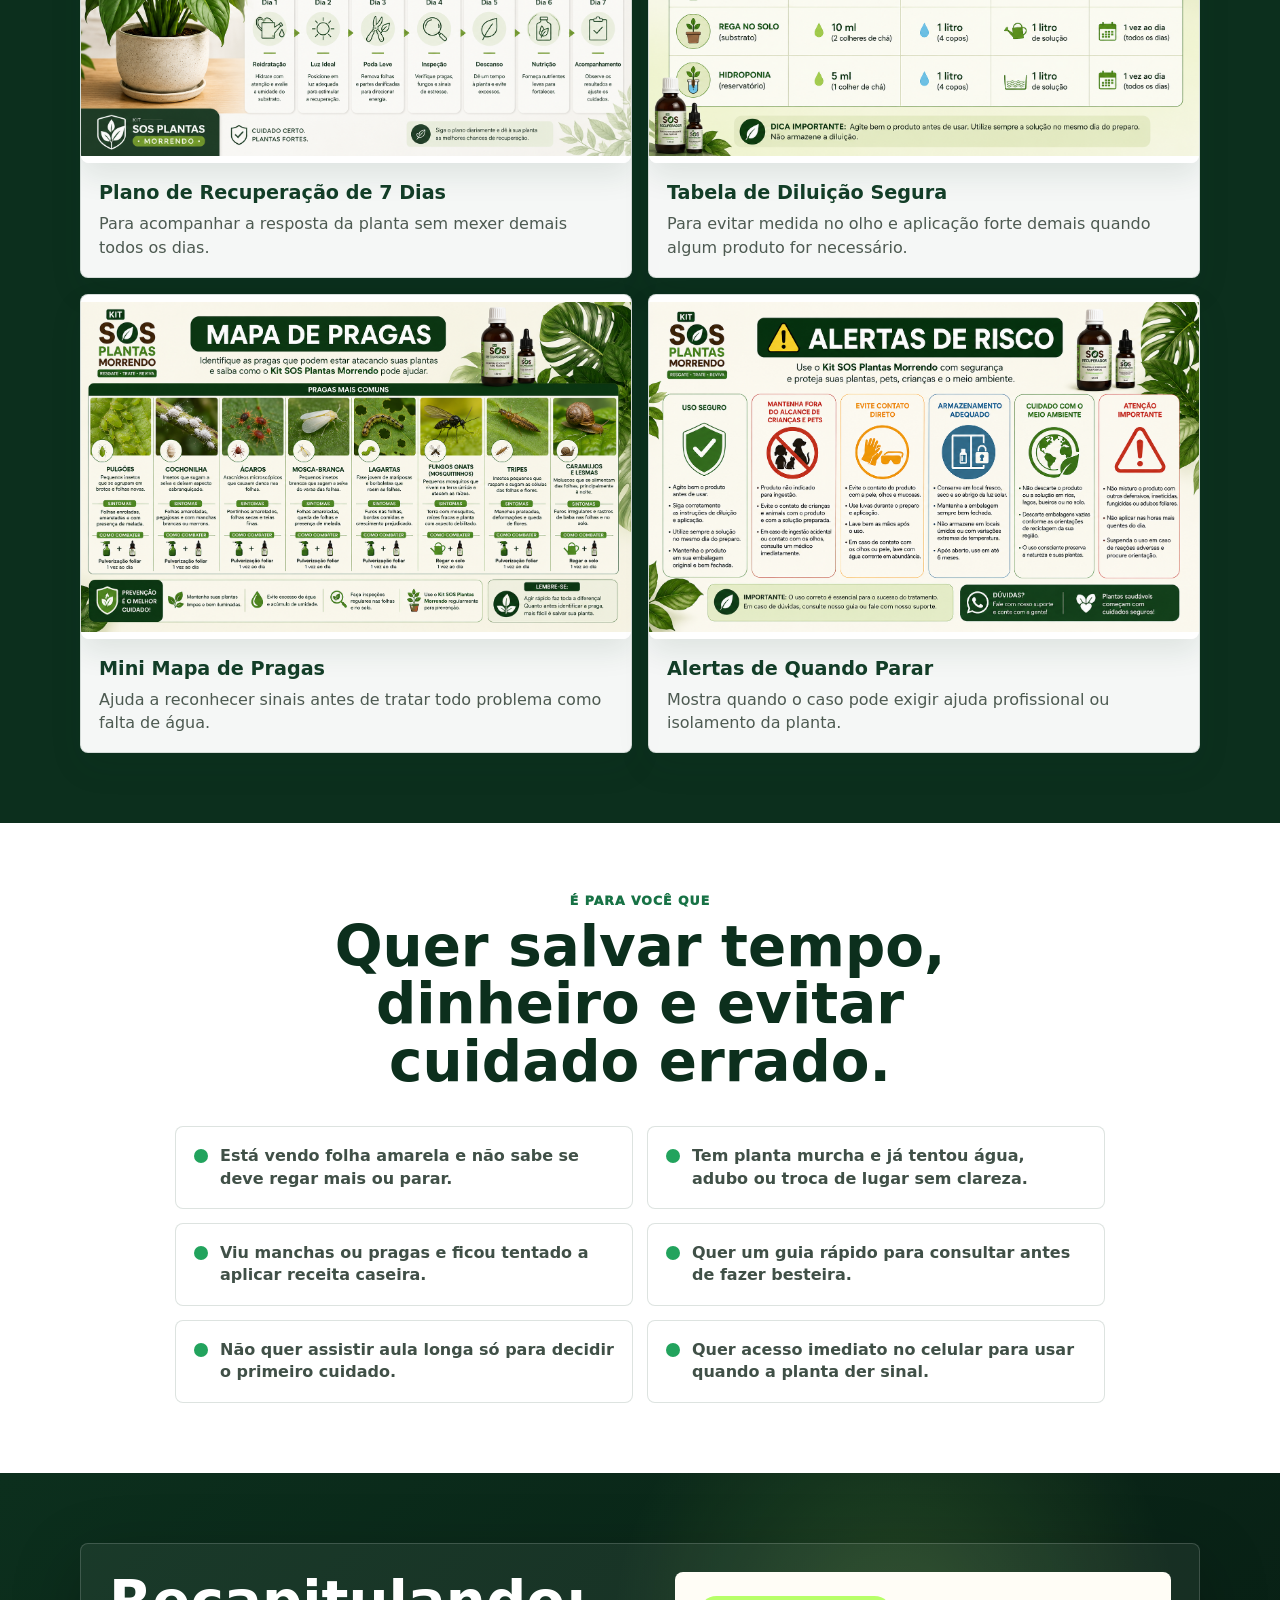
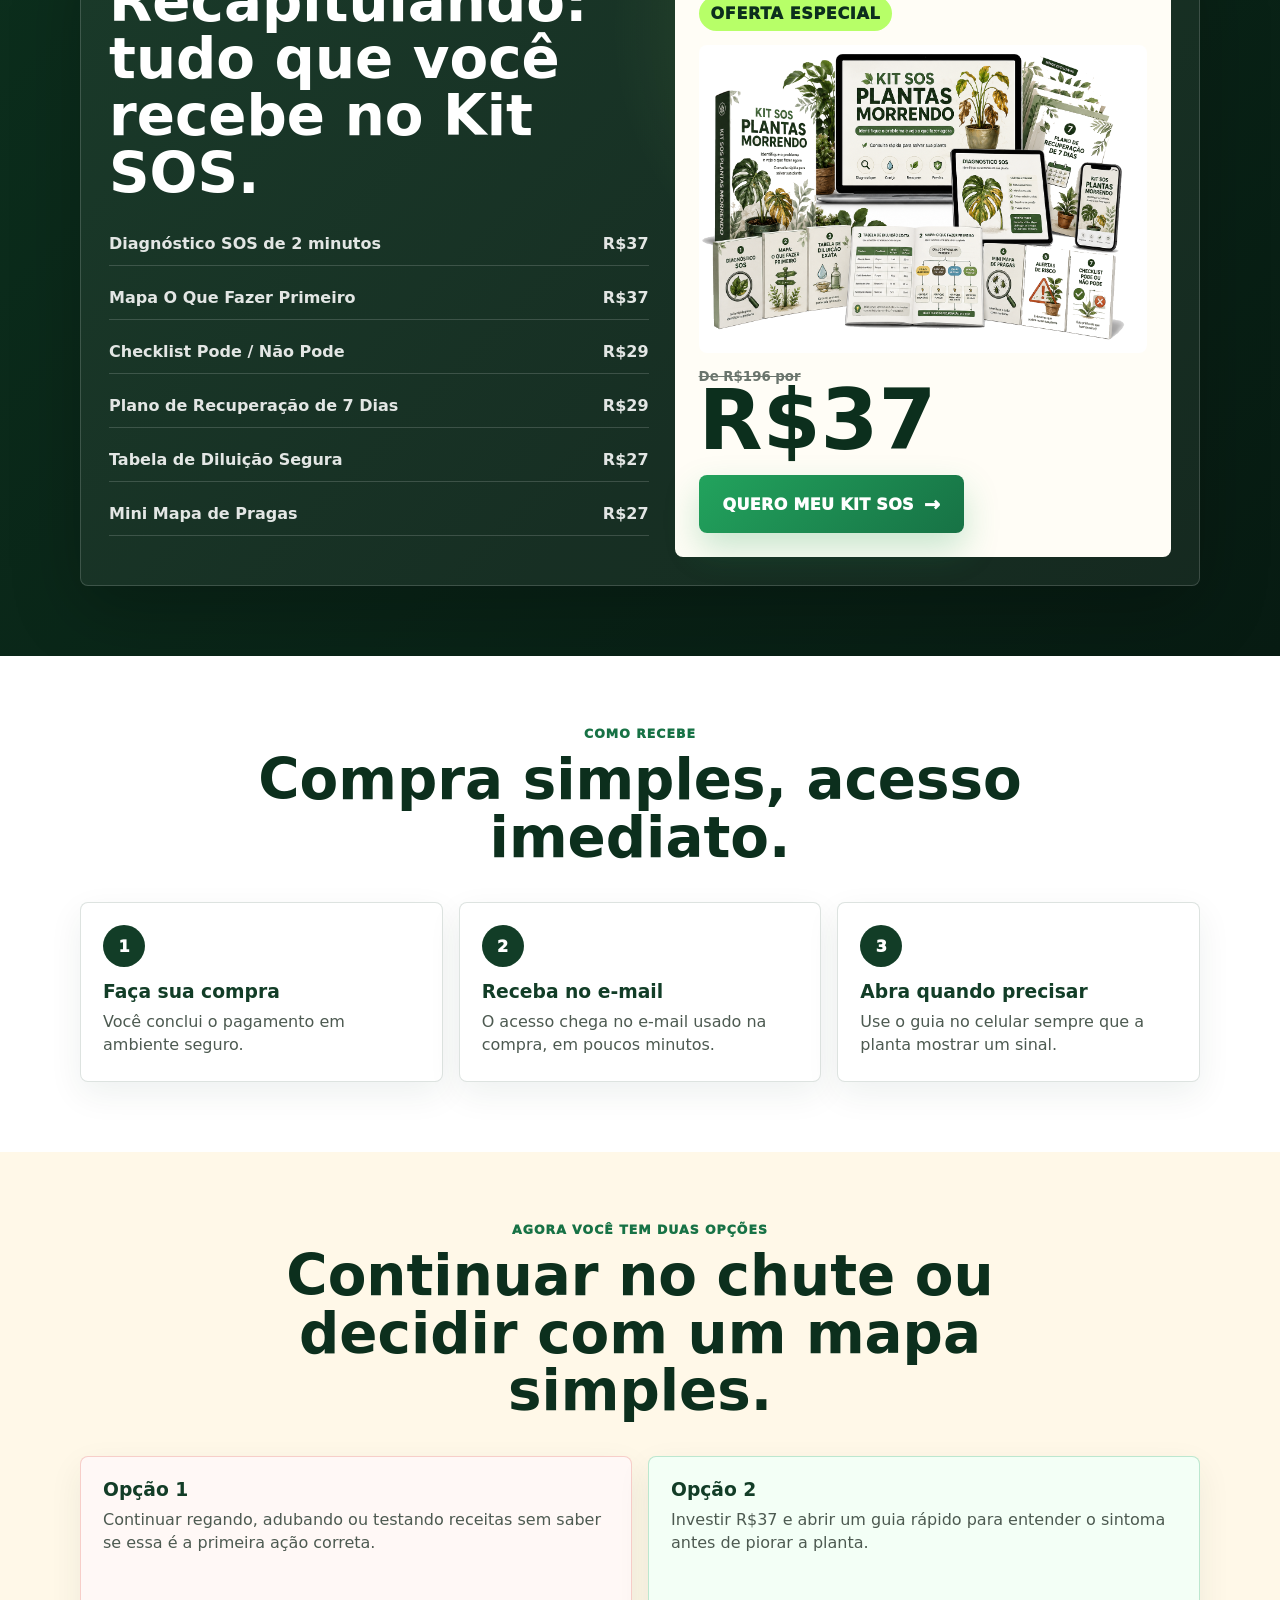
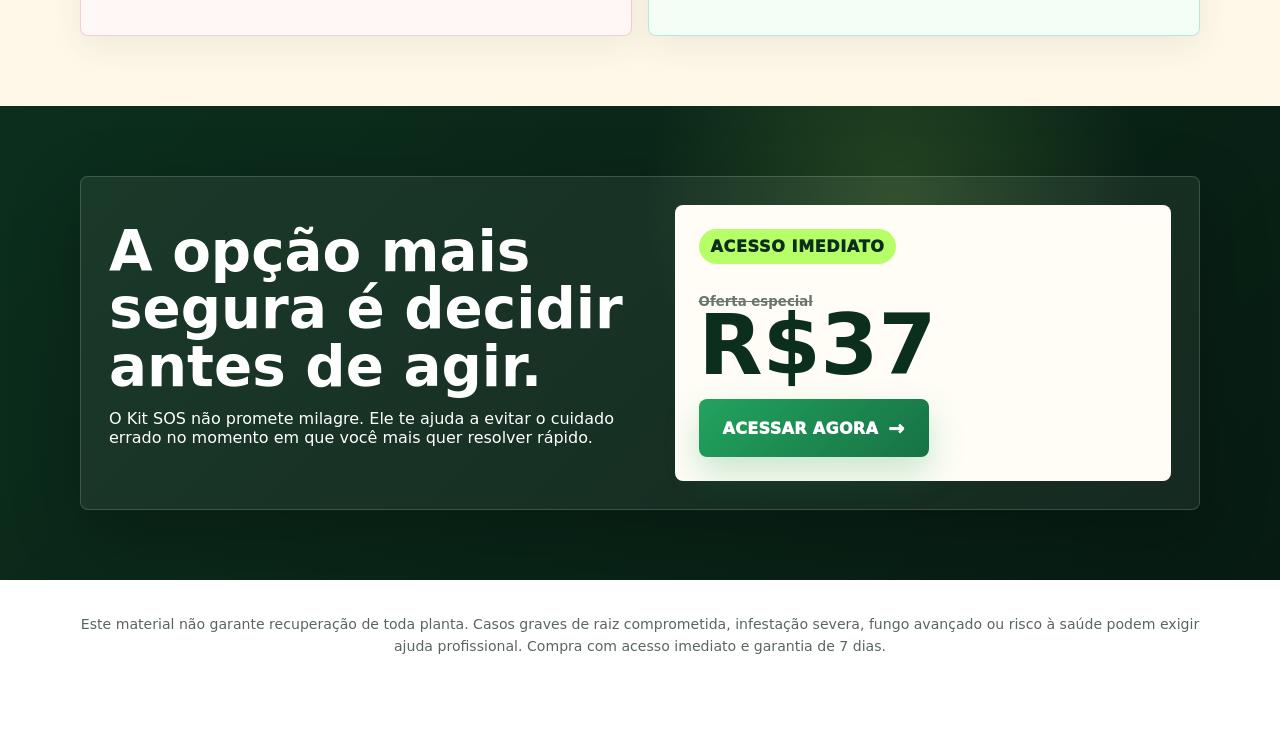
==== commit 1e564060: "Fix sales page Portuguese encoding" ====
--- a/index.html
+++ b/index.html
@@ -1,9 +1,9 @@
-﻿<!doctype html>
+<!doctype html>
 <html lang="pt-BR">
 <head>
   <meta charset="utf-8" />
   <meta name="viewport" content="width=device-width, initial-scale=1" />
-  <title>Kit SOS Plantas Morrendo | DiagnÃ³stico SOS de 2 minutos</title>
+  <title>Kit SOS Plantas Morrendo | Diagnóstico SOS de 2 minutos</title>
   <meta name="description" content="Descubra o primeiro cuidado antes de piorar sua planta." />
   <style>
     :root {
@@ -236,7 +236,7 @@
     }
 
     .btn::after {
-      content: "â†’";
+      content: "\2192";
       position: relative;
       z-index: 1;
       font-size: 1.2em;
@@ -945,18 +945,18 @@
 
       <div class="hero-visual">
         <div class="mockup-placeholder">
-          <img class="hero-mockup-img" src="assets/kit-sos-hero-mockup-transparent.png" alt="Mockup do Kit SOS Plantas Morrendo com celular, pÃ¡ginas do diagnÃ³stico e materiais de apoio" />
+          <img class="hero-mockup-img" src="assets/kit-sos-hero-mockup-transparent.png" alt="Mockup do Kit SOS Plantas Morrendo com celular, páginas do diagnóstico e materiais de apoio" />
         </div>
       </div>
 
       <div class="hero-action">
         <p class="hero-lead">
-          Um diagnÃ³stico visual de 2 minutos para decidir se sua planta precisa de Ã¡gua,
+          Um diagnóstico visual de 2 minutos para decidir se sua planta precisa de água,
           secagem, controle de praga, troca de manejo ou apenas parar de mexer.
         </p>
 
         <div class="hero-question">
-          <strong>Qual sinal vocÃª estÃ¡ vendo agora?</strong>
+          <strong>Qual sinal você está vendo agora?</strong>
           <div class="diagnostic-tabs">
             <button class="active" type="button" data-signal="yellow">Folha amarela</button>
             <p class="mobile-diagnostic-answer active" data-mobile-answer="yellow"></p>
@@ -968,7 +968,7 @@
             <p class="mobile-diagnostic-answer" data-mobile-answer="pests"></p>
           </div>
           <p class="diagnostic-answer" id="diagnostic-answer">
-            Folha amarela pode ser excesso de Ã¡gua, falta de luz, praga ou estresse. O erro Ã© regar de novo antes de checar.
+            Folha amarela pode ser excesso de água, falta de luz, praga ou estresse. O erro é regar de novo antes de checar.
           </p>
         </div>
 
@@ -977,7 +977,7 @@
           <div class="price-pill">Hoje por <span>R$37</span></div>
         </div>
         <div class="trust-line">
-          <span>Compra Ãºnica</span>
+          <span>Compra única</span>
           <span>|</span>
           <span>Acesso imediato</span>
           <span>|</span>
@@ -990,36 +990,36 @@
   <section class="proof deliverables">
     <div class="wrap">
       <div class="section-head">
-        <div class="tag">Veja o que vocÃª vai receber</div>
+        <div class="tag">Veja o que você vai receber</div>
         <h2>O Kit SOS por dentro.</h2>
-        <p>Veja uma prÃ©via dos materiais que ajudam vocÃª a decidir o primeiro cuidado com mais seguranÃ§a.</p>
+        <p>Veja uma prévia dos materiais que ajudam você a decidir o primeiro cuidado com mais segurança.</p>
       </div>
       <div class="deliver-grid">
         <article class="deliver">
           <div class="mini-placeholder has-image">
-            <img src="assets/kit-sos-preview-diagnostico.png" alt="PÃ¡gina do DiagnÃ³stico SOS" />
+            <img src="assets/kit-sos-preview-diagnostico.png" alt="Página do Diagnóstico SOS" />
           </div>
           <div class="body">
-            <h3>DiagnÃ³stico SOS de 2 minutos</h3>
-            <p>Uma sequÃªncia simples para observar sintoma, terra, luz, umidade e mudanÃ§a recente.</p>
+            <h3>Diagnóstico SOS de 2 minutos</h3>
+            <p>Uma sequência simples para observar sintoma, terra, luz, umidade e mudança recente.</p>
           </div>
         </article>
         <article class="deliver">
           <div class="mini-placeholder has-image">
-            <img src="assets/kit-sos-preview-mapa-acao.png" alt="Mapa de primeira aÃ§Ã£o do Kit SOS" />
+            <img src="assets/kit-sos-preview-mapa-acao.png" alt="Mapa de primeira ação do Kit SOS" />
           </div>
           <div class="body">
             <h3>Mapa O Que Fazer Primeiro</h3>
-            <p>Mostra o primeiro caminho provÃ¡vel: regar, secar, isolar praga, ajustar manejo ou pausar.</p>
+            <p>Mostra o primeiro caminho provável: regar, secar, isolar praga, ajustar manejo ou pausar.</p>
           </div>
         </article>
         <article class="deliver">
           <div class="mini-placeholder has-image">
-            <img src="assets/kit-sos-preview-checklist.png" alt="Checklist Pode e NÃ£o Pode do Kit SOS" />
+            <img src="assets/kit-sos-preview-checklist.png" alt="Checklist Pode e Não Pode do Kit SOS" />
           </div>
           <div class="body">
-            <h3>Checklist Pode / NÃ£o Pode</h3>
-            <p>Ajuda a evitar decisÃµes que costumam piorar plantas jÃ¡ fragilizadas.</p>
+            <h3>Checklist Pode / Não Pode</h3>
+            <p>Ajuda a evitar decisões que costumam piorar plantas já fragilizadas.</p>
           </div>
         </article>
       </div>
@@ -1029,19 +1029,19 @@
   <section class="pain">
     <div class="wrap pain-grid">
       <div class="pain-card">
-        <h2>Eu sei... dÃ¡ vontade de agir rÃ¡pido.</h2>
+        <h2>Eu sei... dá vontade de agir rápido.</h2>
         <p>
-          Quando a planta comeÃ§a a amarelar, murchar ou manchar, o impulso Ã© jogar Ã¡gua,
+          Quando a planta começa a amarelar, murchar ou manchar, o impulso é jogar água,
           adubar, trocar de vaso ou buscar uma receita caseira.
         </p>
         <p>
-          SÃ³ que o cuidado errado pode atrasar a recuperaÃ§Ã£o e piorar exatamente o problema que vocÃª queria resolver.
+          Só que o cuidado errado pode atrasar a recuperação e piorar exatamente o problema que você queria resolver.
         </p>
       </div>
       <div class="thoughts">
         <div class="thought">
-          <strong>"SerÃ¡ que Ã© falta de Ã¡gua?"</strong>
-          <p>Ã€s vezes Ã© o contrÃ¡rio: a raiz jÃ¡ estÃ¡ sofrendo com excesso de umidade.</p>
+          <strong>"Será que é falta de água?"</strong>
+          <p>Às vezes é o contrário: a raiz já está sofrendo com excesso de umidade.</p>
         </div>
         <div class="thought">
           <strong>"Vou colocar adubo para fortalecer."</strong>
@@ -1049,11 +1049,11 @@
         </div>
         <div class="thought">
           <strong>"Vi uma receita caseira, vou testar."</strong>
-          <p>Receita forte sem diagnÃ³stico pode queimar folha, espalhar praga ou mascarar o problema.</p>
+          <p>Receita forte sem diagnóstico pode queimar folha, espalhar praga ou mascarar o problema.</p>
         </div>
         <div class="thought">
           <strong>"E se eu perder essa planta?"</strong>
-          <p>Antes de desistir, vale saber se ainda existe uma primeira aÃ§Ã£o simples e segura.</p>
+          <p>Antes de desistir, vale saber se ainda existe uma primeira ação simples e segura.</p>
         </div>
       </div>
     </div>
@@ -1061,10 +1061,10 @@
 
   <section class="yes-block">
     <div class="wrap">
-      <h2>Se vocÃª pudesse abrir um guia rÃ¡pido e saber o que observar primeiro, usaria antes de mexer na planta?</h2>
+      <h2>Se você pudesse abrir um guia rápido e saber o que observar primeiro, usaria antes de mexer na planta?</h2>
       <p>
-        Se a resposta Ã© sim, o Kit SOS Plantas Morrendo foi criado para esse momento:
-        quando vocÃª precisa decidir o primeiro cuidado sem ficar no chute.
+        Se a resposta é sim, o Kit SOS Plantas Morrendo foi criado para esse momento:
+        quando você precisa decidir o primeiro cuidado sem ficar no chute.
       </p>
       <a class="btn checkout-link" href="https://pay.hotmart.com/I105969372T?checkoutMode=10" data-checkout-source="yes">Quero acessar agora</a>
     </div>
@@ -1073,8 +1073,8 @@
   <section class="benefits">
     <div class="wrap">
       <div class="section-head">
-        <div class="tag">Com o Kit SOS vocÃª vai</div>
-        <h2>Trocar tentativa no susto por decisÃ£o guiada.</h2>
+        <div class="tag">Com o Kit SOS você vai</div>
+        <h2>Trocar tentativa no susto por decisão guiada.</h2>
       </div>
       <div class="benefit-grid">
         <article class="benefit">
@@ -1083,7 +1083,7 @@
           </div>
           <div class="body">
             <h3>Entender o sintoma</h3>
-            <p>Folha amarela, murcha, manchas e pragas pedem checagens diferentes antes da aÃ§Ã£o.</p>
+            <p>Folha amarela, murcha, manchas e pragas pedem checagens diferentes antes da ação.</p>
           </div>
         </article>
         <article class="benefit">
@@ -1092,16 +1092,16 @@
           </div>
           <div class="body">
             <h3>Evitar o erro comum</h3>
-            <p>Menos Ã¡gua demais, adubo fora de hora, receita forte e troca de vaso sem necessidade.</p>
+            <p>Menos água demais, adubo fora de hora, receita forte e troca de vaso sem necessidade.</p>
           </div>
         </article>
         <article class="benefit">
           <div class="mini-placeholder has-image">
-            <img src="assets/kit-sos-benefit-diagnostico-celular.png" alt="DiagnÃ³stico da planta aberto no celular" />
+            <img src="assets/kit-sos-benefit-diagnostico-celular.png" alt="Diagnóstico da planta aberto no celular" />
           </div>
           <div class="body">
-            <h3>Agir com critÃ©rio</h3>
-            <p>VocÃª escolhe entre regar, secar, isolar praga, ajustar ambiente ou observar.</p>
+            <h3>Agir com critério</h3>
+            <p>Você escolhe entre regar, secar, isolar praga, ajustar ambiente ou observar.</p>
           </div>
         </article>
       </div>
@@ -1111,27 +1111,27 @@
   <section class="more">
     <div class="wrap">
       <div class="section-head">
-        <div class="tag">Ainda nÃ£o acabou</div>
-        <h2>VocÃª tambÃ©m recebe bÃ´nus de consulta rÃ¡pida.</h2>
-        <p>AlÃ©m do diagnÃ³stico, vocÃª recebe mapas e checklists para evitar excesso de Ã¡gua, identificar pragas e acompanhar a recuperaÃ§Ã£o sem agir no impulso.</p>
+        <div class="tag">Ainda não acabou</div>
+        <h2>Você também recebe bônus de consulta rápida.</h2>
+        <p>Além do diagnóstico, você recebe mapas e checklists para evitar excesso de água, identificar pragas e acompanhar a recuperação sem agir no impulso.</p>
       </div>
       <div class="bonus-grid">
         <article class="bonus">
           <div class="mini-placeholder has-image">
-            <img src="assets/kit-sos-bonus-plano-7-dias.png" alt="Plano de recuperaÃ§Ã£o de 7 dias do Kit SOS" />
+            <img src="assets/kit-sos-bonus-plano-7-dias.png" alt="Plano de recuperação de 7 dias do Kit SOS" />
           </div>
           <div class="body">
-            <h3>Plano de RecuperaÃ§Ã£o de 7 Dias</h3>
+            <h3>Plano de Recuperação de 7 Dias</h3>
             <p>Para acompanhar a resposta da planta sem mexer demais todos os dias.</p>
           </div>
         </article>
         <article class="bonus">
           <div class="mini-placeholder has-image">
-            <img src="assets/kit-sos-bonus-tabela-diluicao.png" alt="Tabela de diluiÃ§Ã£o segura do Kit SOS" />
+            <img src="assets/kit-sos-bonus-tabela-diluicao.png" alt="Tabela de diluição segura do Kit SOS" />
           </div>
           <div class="body">
-            <h3>Tabela de DiluiÃ§Ã£o Segura</h3>
-            <p>Para evitar medida no olho e aplicaÃ§Ã£o forte demais quando algum produto for necessÃ¡rio.</p>
+            <h3>Tabela de Diluição Segura</h3>
+            <p>Para evitar medida no olho e aplicação forte demais quando algum produto for necessário.</p>
           </div>
         </article>
         <article class="bonus">
@@ -1140,7 +1140,7 @@
           </div>
           <div class="body">
             <h3>Mini Mapa de Pragas</h3>
-            <p>Ajuda a reconhecer sinais antes de tratar todo problema como falta de Ã¡gua.</p>
+            <p>Ajuda a reconhecer sinais antes de tratar todo problema como falta de água.</p>
           </div>
         </article>
         <article class="bonus">
@@ -1159,15 +1159,15 @@
   <section class="who">
     <div class="wrap">
       <div class="section-head">
-        <div class="tag">Ã‰ para vocÃª que</div>
+        <div class="tag">É para você que</div>
         <h2>Quer salvar tempo, dinheiro e evitar cuidado errado.</h2>
       </div>
       <div class="who-list">
-        <div class="who-item">EstÃ¡ vendo folha amarela e nÃ£o sabe se deve regar mais ou parar.</div>
-        <div class="who-item">Tem planta murcha e jÃ¡ tentou Ã¡gua, adubo ou troca de lugar sem clareza.</div>
+        <div class="who-item">Está vendo folha amarela e não sabe se deve regar mais ou parar.</div>
+        <div class="who-item">Tem planta murcha e já tentou água, adubo ou troca de lugar sem clareza.</div>
         <div class="who-item">Viu manchas ou pragas e ficou tentado a aplicar receita caseira.</div>
-        <div class="who-item">Quer um guia rÃ¡pido para consultar antes de fazer besteira.</div>
-        <div class="who-item">NÃ£o quer assistir aula longa sÃ³ para decidir o primeiro cuidado.</div>
+        <div class="who-item">Quer um guia rápido para consultar antes de fazer besteira.</div>
+        <div class="who-item">Não quer assistir aula longa só para decidir o primeiro cuidado.</div>
         <div class="who-item">Quer acesso imediato no celular para usar quando a planta der sinal.</div>
       </div>
     </div>
@@ -1176,20 +1176,20 @@
   <section class="offer" id="oferta">
     <div class="wrap offer-box">
       <div>
-        <h2>Recapitulando: tudo que vocÃª recebe no Kit SOS.</h2>
+        <h2>Recapitulando: tudo que você recebe no Kit SOS.</h2>
         <div class="value-stack">
-          <div class="value-row"><span>DiagnÃ³stico SOS de 2 minutos</span><strong>R$37</strong></div>
+          <div class="value-row"><span>Diagnóstico SOS de 2 minutos</span><strong>R$37</strong></div>
           <div class="value-row"><span>Mapa O Que Fazer Primeiro</span><strong>R$37</strong></div>
-          <div class="value-row"><span>Checklist Pode / NÃ£o Pode</span><strong>R$29</strong></div>
-          <div class="value-row"><span>Plano de RecuperaÃ§Ã£o de 7 Dias</span><strong>R$29</strong></div>
-          <div class="value-row"><span>Tabela de DiluiÃ§Ã£o Segura</span><strong>R$27</strong></div>
+          <div class="value-row"><span>Checklist Pode / Não Pode</span><strong>R$29</strong></div>
+          <div class="value-row"><span>Plano de Recuperação de 7 Dias</span><strong>R$29</strong></div>
+          <div class="value-row"><span>Tabela de Diluição Segura</span><strong>R$27</strong></div>
           <div class="value-row"><span>Mini Mapa de Pragas</span><strong>R$27</strong></div>
         </div>
       </div>
       <div class="offer-card">
         <span class="approved">Oferta especial</span>
         <div class="image-placeholder has-image">
-          <img src="assets/kit-sos-offer-mockup-transparent.png" alt="Mockup final do Kit SOS Plantas Morrendo com mÃ³dulos e bÃ´nus" />
+          <img src="assets/kit-sos-offer-mockup-transparent.png" alt="Mockup final do Kit SOS Plantas Morrendo com módulos e bônus" />
         </div>
         <div class="price">
           <small>De R$196 por</small>
@@ -1209,8 +1209,8 @@
       <div class="access-grid">
         <article class="access-card">
           <div class="num">1</div>
-          <h3>FaÃ§a sua compra</h3>
-          <p>VocÃª conclui o pagamento em ambiente seguro.</p>
+          <h3>Faça sua compra</h3>
+          <p>Você conclui o pagamento em ambiente seguro.</p>
         </article>
         <article class="access-card">
           <div class="num">2</div>
@@ -1229,17 +1229,17 @@
   <section class="choices">
     <div class="wrap">
       <div class="section-head">
-        <div class="tag">Agora vocÃª tem duas opÃ§Ãµes</div>
+        <div class="tag">Agora você tem duas opções</div>
         <h2>Continuar no chute ou decidir com um mapa simples.</h2>
       </div>
       <div class="choice-grid">
         <article class="choice-card bad">
-          <h3>OpÃ§Ã£o 1</h3>
-          <p>Continuar regando, adubando ou testando receitas sem saber se essa Ã© a primeira aÃ§Ã£o correta.</p>
+          <h3>Opção 1</h3>
+          <p>Continuar regando, adubando ou testando receitas sem saber se essa é a primeira ação correta.</p>
         </article>
         <article class="choice-card good">
-          <h3>OpÃ§Ã£o 2</h3>
-          <p>Investir R$37 e abrir um guia rÃ¡pido para entender o sintoma antes de piorar a planta.</p>
+          <h3>Opção 2</h3>
+          <p>Investir R$37 e abrir um guia rápido para entender o sintoma antes de piorar a planta.</p>
         </article>
       </div>
     </div>
@@ -1248,8 +1248,8 @@
   <section class="offer">
     <div class="wrap offer-box">
       <div>
-        <h2>A opÃ§Ã£o mais segura Ã© decidir antes de agir.</h2>
-        <p>O Kit SOS nÃ£o promete milagre. Ele te ajuda a evitar o cuidado errado no momento em que vocÃª mais quer resolver rÃ¡pido.</p>
+        <h2>A opção mais segura é decidir antes de agir.</h2>
+        <p>O Kit SOS não promete milagre. Ele te ajuda a evitar o cuidado errado no momento em que você mais quer resolver rápido.</p>
       </div>
       <div class="offer-card">
         <span class="approved">Acesso imediato</span>
@@ -1264,8 +1264,8 @@
 
   <footer class="footer-note">
     <div class="wrap">
-      Este material nÃ£o garante recuperaÃ§Ã£o de toda planta. Casos graves de raiz comprometida,
-      infestaÃ§Ã£o severa, fungo avanÃ§ado ou risco Ã  saÃºde podem exigir ajuda profissional.
+      Este material não garante recuperação de toda planta. Casos graves de raiz comprometida,
+      infestação severa, fungo avançado ou risco à saúde podem exigir ajuda profissional.
       Compra com acesso imediato e garantia de 7 dias.
     </div>
   </footer>
@@ -1273,26 +1273,26 @@
   <div class="sticky">
     <div>
       <strong>Kit SOS Plantas Morrendo</strong>
-      <small>DiagnÃ³stico SOS de 2 minutos por R$37</small>
+      <small>Diagnóstico SOS de 2 minutos por R$37</small>
     </div>
     <a class="btn checkout-link" href="https://pay.hotmart.com/I105969372T?checkoutMode=10" data-checkout-source="sticky">Comprar agora</a>
   </div>
 
   <div class="purchase-pop" id="purchase-pop" aria-live="polite" hidden>
-    <div class="purchase-icon">âœ“</div>
+    <div class="purchase-icon">&#10003;</div>
     <div class="purchase-copy">
       <strong id="purchase-pop-title">Compra realizada</strong>
       <span id="purchase-pop-text">Kit SOS Plantas Morrendo</span>
     </div>
-    <button class="purchase-close" type="button" aria-label="Fechar aviso de compra">Ã—</button>
+    <button class="purchase-close" type="button" aria-label="Fechar aviso de compra">&times;</button>
   </div>
 
   <script>
     const answers = {
-      yellow: 'Folha amarela pode ser excesso de Ã¡gua, falta de luz, praga ou estresse. O erro Ã© regar de novo antes de checar.',
+      yellow: 'Folha amarela pode ser excesso de água, falta de luz, praga ou estresse. O erro é regar de novo antes de checar.',
       wilted: 'Planta murcha pode ser sede real, raiz sufocada, calor, solo compactado ou excesso de cuidado. O guia ajuda a separar os sinais.',
-      spots: 'Manchas podem vir de fungo, sol, praga, produto forte ou excesso de umidade. Antes de borrifar, observe o padrÃ£o.',
-      pests: 'Quando hÃ¡ praga, o primeiro passo pode ser isolar, limpar, observar ou tratar. O risco Ã© espalhar antes de identificar.'
+      spots: 'Manchas podem vir de fungo, sol, praga, produto forte ou excesso de umidade. Antes de borrifar, observe o padrão.',
+      pests: 'Quando há praga, o primeiro passo pode ser isolar, limpar, observar ou tratar. O risco é espalhar antes de identificar.'
     };
 
     document.querySelectorAll('[data-mobile-answer]').forEach((answer) => {
@@ -1327,7 +1327,7 @@
     const previewPurchaseEvents = [
       { name: 'Ana', city: 'Campinas', state: 'SP', product: 'Kit SOS Plantas Morrendo' },
       { name: 'Mariana', city: 'Curitiba', state: 'PR', product: 'Kit SOS Plantas Morrendo' },
-      { name: 'PatrÃ­cia', city: 'Belo Horizonte', state: 'MG', product: 'Kit SOS Plantas Morrendo' },
+      { name: 'Patrícia', city: 'Belo Horizonte', state: 'MG', product: 'Kit SOS Plantas Morrendo' },
       { name: 'Juliana', city: 'Salvador', state: 'BA', product: 'Kit SOS Plantas Morrendo' },
       { name: 'Renata', city: 'Recife', state: 'PE', product: 'Kit SOS Plantas Morrendo' }
     ];
